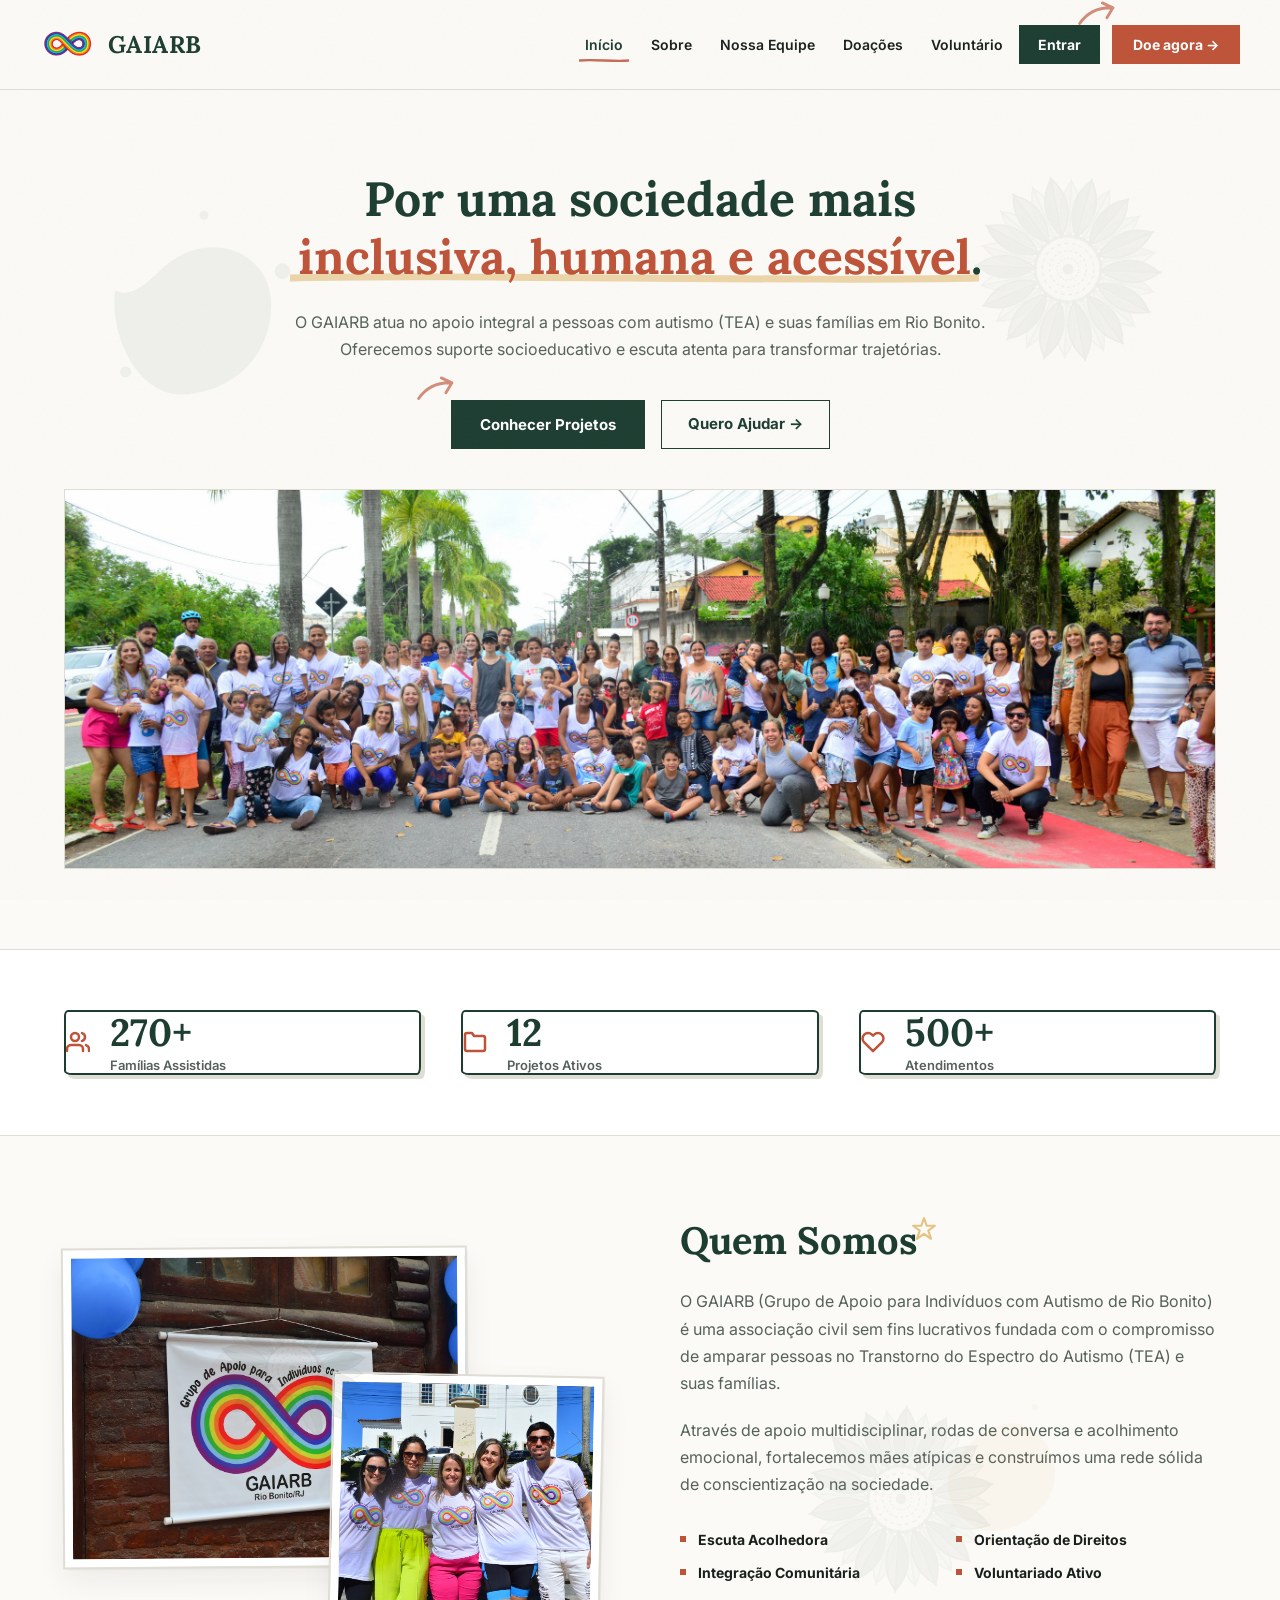
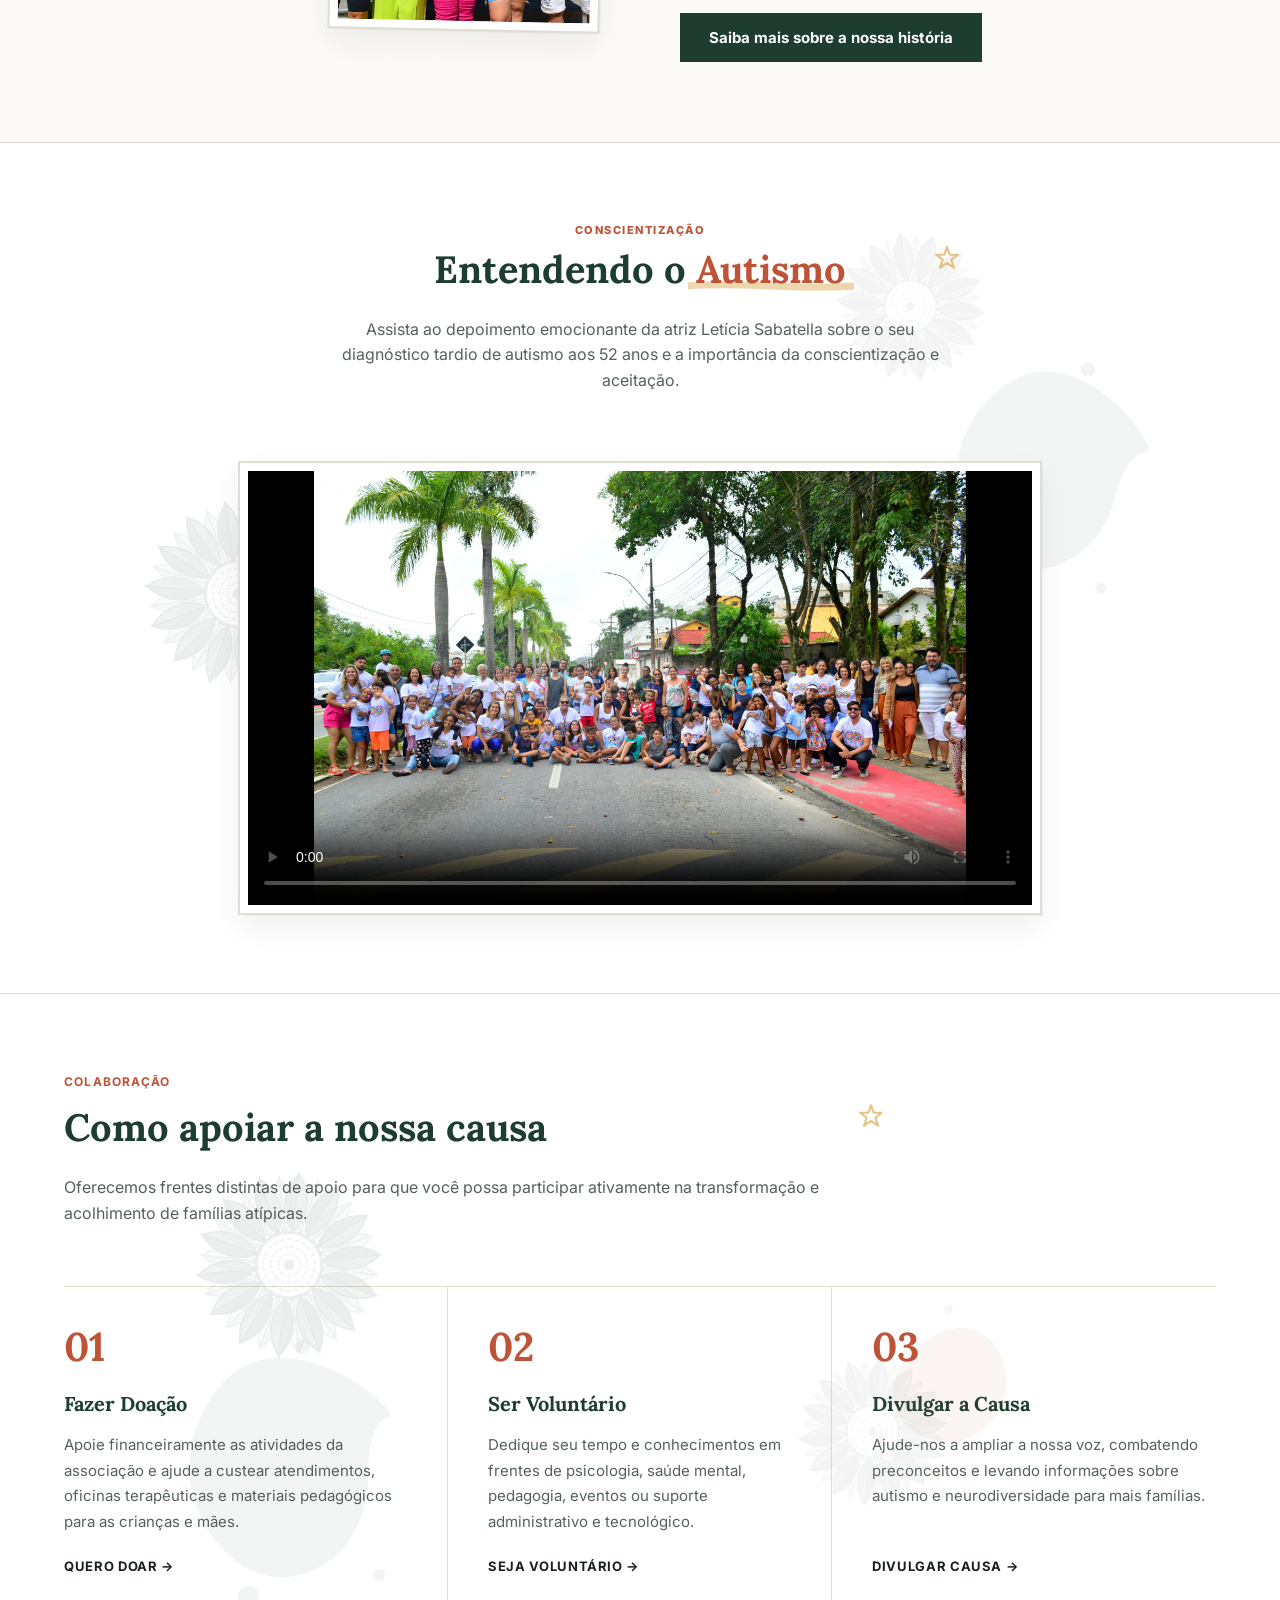
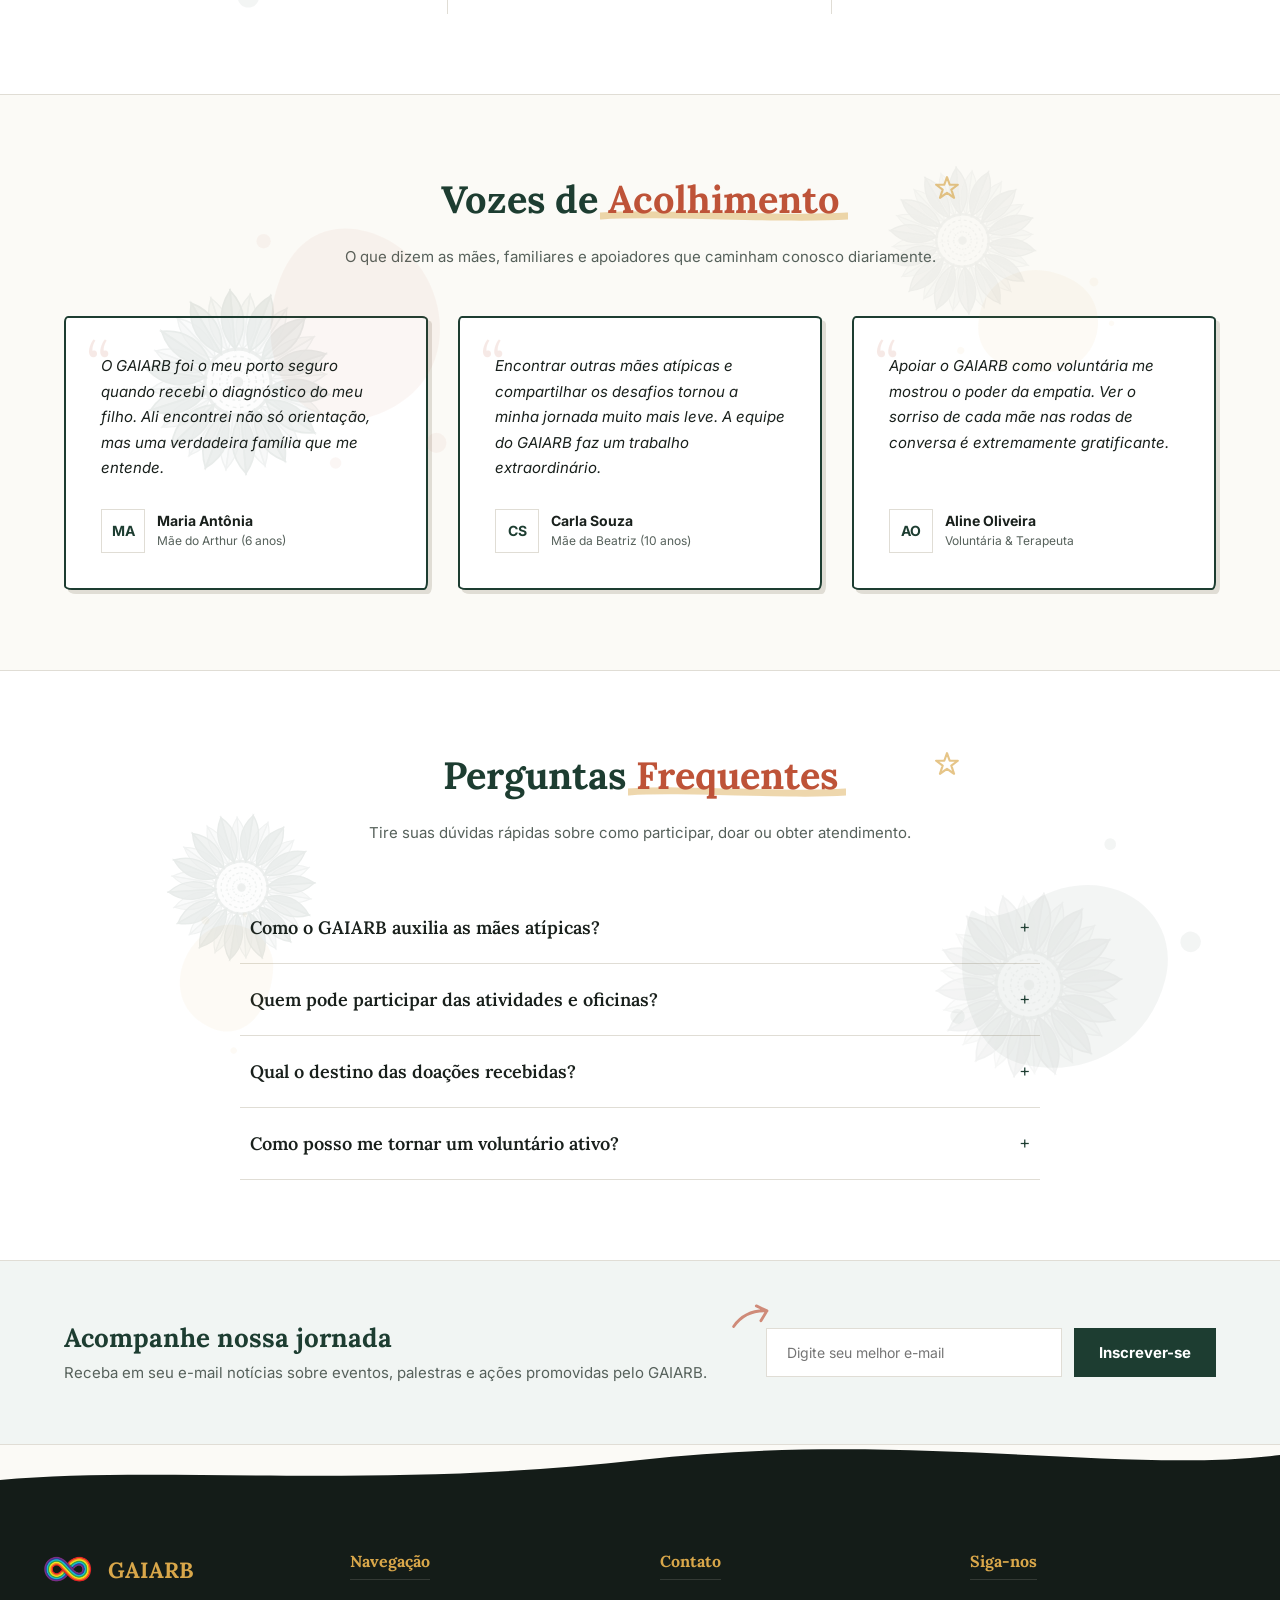
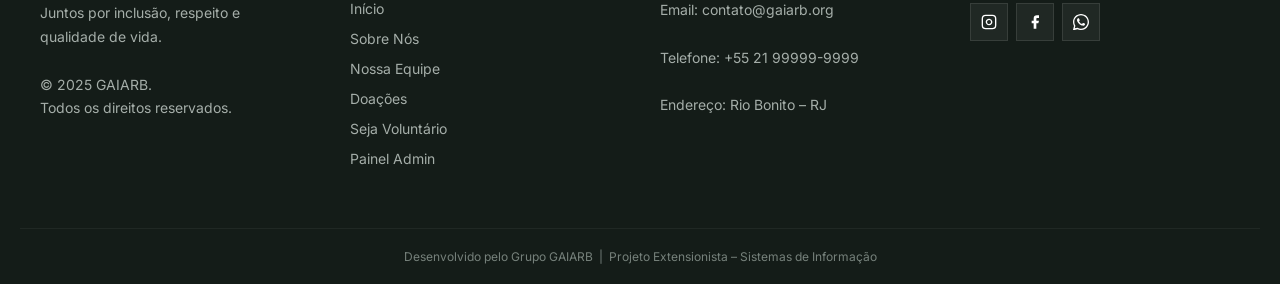
==== gaiarb/index.html @ 267a2e9a "Site Gaiarb 1.0" ====
<!DOCTYPE html>
<html lang="pt-BR">
<head>
    <meta charset="UTF-8">
    <meta name="viewport" content="width=device-width, initial-scale=1.0">
    <title>GAIARB – Acolhendo e Apoiando Mães Atípicas</title>
    <link rel="stylesheet" href="style.css">
    <link rel="stylesheet" href="home.css">
    <link rel="icon" type="image/x-icon" href="imagens/gaiarbLogoIcon.ico">
</head>
<body>

<!-- HEADER -->
<div class="header">
    <a href="index.html" id="logo-svg">
        <img src="imagens/simbolo_infinito.png" alt="GAIARB Logo" style="height: 38px; width: auto; object-fit: contain;">
        <span>GAIARB</span>
    </a>

    <div class="alllinks">
        <a href="index.html">  <div class="linkshead active">Início</div>    </a>
        <a href="sobre.html">  <div class="linkshead">Sobre</div>             </a>
        <a href="equipe.html"> <div class="linkshead">Nossa Equipe</div>      </a>
        <a href="doe.html">    <div class="linkshead">Doações</div>           </a>
        <a href="voluntario.html"><div class="linkshead">Voluntário</div>     </a>
        <a href="login.html">  <div class="linkshead btn-entrar">Entrar</div> </a>
        <a href="doe.html">    <div class="linkshead btn-doe">Doe agora →</div></a>
    </div>
</div>

<!-- HERO SECTION (Centered Banner Layout) -->
<section class="hero-section">
    <div class="container hero-container-banner">
        <div class="hero-content-center">
            <h1 class="hero-title">Por uma sociedade mais <span>inclusiva, humana e acessível</span>.</h1>
            <p class="hero-desc">
                O GAIARB atua no apoio integral a pessoas com autismo (TEA) e suas famílias em Rio Bonito. Oferecemos suporte socioeducativo e escuta atenta para transformar trajetórias.
            </p>
            <div class="hero-actions">
                <a href="sobre.html" class="btn-primary">Conhecer Projetos</a>
                <a href="doe.html" class="btn-secondary">Quero Ajudar →</a>
            </div>
        </div>
        <div class="hero-banner-wrap">
            <div class="hero-banner-frame-decor"></div>
            <img src="imagens/FotoGeralDiaAut23k.jpg" alt="Famílias GAIARB" class="hero-banner-image">
        </div>
    </div>
</section>

<!-- FLOATING STATS SECTION -->
<section class="stats-section">
    <div class="container">
        <div class="stats-wrapper">
            <div class="stat-card">
                <div class="stat-icon-container">
                    <svg width="24" height="24" viewBox="0 0 24 24" fill="none" stroke="currentColor" stroke-width="2.5" stroke-linecap="round" stroke-linejoin="round"><path d="M17 21v-2a4 4 0 0 0-4-4H5a4 4 0 0 0-4 4v2"></path><circle cx="9" cy="7" r="4"></circle><path d="M23 21v-2a4 4 0 0 0-3-3.87"></path><path d="M16 3.13a4 4 0 0 1 0 7.75"></path></svg>
                </div>
                <div class="stat-details">
                    <span class="stat-value">270+</span>
                    <span class="stat-title">Famílias Assistidas</span>
                </div>
            </div>
            <div class="stat-card">
                <div class="stat-icon-container">
                    <svg width="24" height="24" viewBox="0 0 24 24" fill="none" stroke="currentColor" stroke-width="2.5" stroke-linecap="round" stroke-linejoin="round"><path d="M22 19a2 2 0 0 1-2 2H4a2 2 0 0 1-2-2V5a2 2 0 0 1 2-2h5l2 3h9a2 2 0 0 1 2 2z"></path></svg>
                </div>
                <div class="stat-details">
                    <span class="stat-value">12</span>
                    <span class="stat-title">Projetos Ativos</span>
                </div>
            </div>
            <div class="stat-card">
                <div class="stat-icon-container">
                    <svg width="24" height="24" viewBox="0 0 24 24" fill="none" stroke="currentColor" stroke-width="2.5" stroke-linecap="round" stroke-linejoin="round"><path d="M20.84 4.61a5.5 5.5 0 0 0-7.78 0L12 5.67l-1.06-1.06a5.5 5.5 0 0 0-7.78 7.78l1.06 1.06L12 21.23l7.78-7.78 1.06-1.06a5.5 5.5 0 0 0 0-7.78z"></path></svg>
                </div>
                <div class="stat-details">
                    <span class="stat-value">500+</span>
                    <span class="stat-title">Atendimentos</span>
                </div>
            </div>
        </div>
    </div>
</section>

<!-- QUEM SOMOS -->
<section class="about-brief-section">
    <div class="container about-container">
        <div class="about-image-side">
            <div class="interactive-grid">
                <div class="grid-img-large" style="background-image: url('imagens/logologo.png');"></div>
                <div class="grid-img-small" style="background-image: url('imagens/OGAIARB.png');"></div>
            </div>
        </div>
        <div class="about-text-side">
            <h2 class="section-title">Quem Somos</h2>
            <p class="section-paragraph">
                O GAIARB (Grupo de Apoio para Indivíduos com Autismo de Rio Bonito) é uma associação civil sem fins lucrativos fundada com o compromisso de amparar pessoas no Transtorno do Espectro do Autismo (TEA) e suas famílias.
            </p>
            <p class="section-paragraph">
                Através de apoio multidisciplinar, rodas de conversa e acolhimento emocional, fortalecemos mães atípicas e construímos uma rede sólida de conscientização na sociedade.
            </p>
            
            <div class="pillars-grid">
                <div class="pillar-item">
                    <div class="pillar-bullet"></div>
                    <span>Escuta Acolhedora</span>
                </div>
                <div class="pillar-item">
                    <div class="pillar-bullet"></div>
                    <span>Orientação de Direitos</span>
                </div>
                <div class="pillar-item">
                    <div class="pillar-bullet"></div>
                    <span>Integração Comunitária</span>
                </div>
                <div class="pillar-item">
                    <div class="pillar-bullet"></div>
                    <span>Voluntariado Ativo</span>
                </div>
            </div>
            
            <a href="sobre.html" class="btn-primary">Saiba mais sobre a nossa história</a>
        </div>
    </div>
</section>

<!-- SEÇÃO DE VÍDEO (CONSCIENTIZAÇÃO) -->
<section class="video-section">
    <div class="container video-container">
        <div class="section-header-center" style="text-align: center; margin-bottom: 30px;">
            <span class="video-tagline">CONSCIENTIZAÇÃO</span>
            <h2 class="section-title">Entendendo o <span>Autismo</span></h2>
            <p class="section-subtitle" style="font-size: 16px; color: var(--text-light); max-width: 700px; margin: 15px auto 0; line-height: 1.6;">
                Assista ao depoimento emocionante da atriz Letícia Sabatella sobre o seu diagnóstico tardio de autismo aos 52 anos e a importância da conscientização e aceitação.
            </p>
        </div>
        
        <div class="video-wrapper-card">
            <video controls preload="metadata" poster="imagens/FotoGeralDiaAut23k.jpg" class="video-player">
                <source src="Videos/Letícia Sabatella fala sobre o diagnóstico tardio de Transtorno do Espectro Autista, aos 52 anos_ 'sensação libertadora' _ G1.mp4" type="video/mp4">
                Seu navegador não suporta a tag de vídeo.
            </video>
        </div>
    </div>
</section>

<!-- COMO AJUDAR -->
<section class="how-to-help-section">
    <div class="container">
        <div class="help-editorial-layout">
            <div class="help-editorial-header">
                <span class="help-tagline">COLABORAÇÃO</span>
                <h2 class="help-title">Como apoiar a nossa causa</h2>
                <p class="help-intro">Oferecemos frentes distintas de apoio para que você possa participar ativamente na transformação e acolhimento de famílias atípicas.</p>
            </div>
            
            <div class="help-editorial-grid">
                <div class="help-editorial-col">
                    <div class="help-col-num">01</div>
                    <h3 class="help-col-title">Fazer Doação</h3>
                    <p class="help-col-text">Apoie financeiramente as atividades da associação e ajude a custear atendimentos, oficinas terapêuticas e materiais pedagógicos para as crianças e mães.</p>
                    <a href="doe.html" class="help-col-link">Quero doar &rarr;</a>
                </div>
                
                <div class="help-editorial-col">
                    <div class="help-col-num">02</div>
                    <h3 class="help-col-title">Ser Voluntário</h3>
                    <p class="help-col-text">Dedique seu tempo e conhecimentos em frentes de psicologia, saúde mental, pedagogia, eventos ou suporte administrativo e tecnológico.</p>
                    <a href="voluntario.html" class="help-col-link">Seja voluntário &rarr;</a>
                </div>
                
                <div class="help-editorial-col">
                    <div class="help-col-num">03</div>
                    <h3 class="help-col-title">Divulgar a Causa</h3>
                    <p class="help-col-text">Ajude-nos a ampliar a nossa voz, combatendo preconceitos e levando informações sobre autismo e neurodiversidade para mais famílias.</p>
                    <a href="doe.html" class="help-col-link">Divulgar causa &rarr;</a>
                </div>
            </div>
        </div>
    </div>
</section>

<!-- TESTIMONIALS SECTION -->
<section class="testimonials-section">
    <div class="container">
        <div class="section-header-center">
            <h2 class="section-title">Vozes de <span>Acolhimento</span></h2>
            <p class="section-subtitle">O que dizem as mães, familiares e apoiadores que caminham conosco diariamente.</p>
        </div>
        
        <div class="testimonials-grid">
            <div class="testimonial-card card-pink">
                <div class="quote-icon">“</div>
                <p class="testimonial-text">O GAIARB foi o meu porto seguro quando recebi o diagnóstico do meu filho. Ali encontrei não só orientação, mas uma verdadeira família que me entende.</p>
                <div class="testimonial-author">
                    <div class="author-avatar" style="background-color: var(--red);">MA</div>
                    <div class="author-info">
                        <h4>Maria Antônia</h4>
                        <span>Mãe do Arthur (6 anos)</span>
                    </div>
                </div>
            </div>
            
            <div class="testimonial-card card-purple">
                <div class="quote-icon">“</div>
                <p class="testimonial-text">Encontrar outras mães atípicas e compartilhar os desafios tornou a minha jornada muito mais leve. A equipe do GAIARB faz um trabalho extraordinário.</p>
                <div class="testimonial-author">
                    <div class="author-avatar" style="background-color: var(--purple);">CS</div>
                    <div class="author-info">
                        <h4>Carla Souza</h4>
                        <span>Mãe da Beatriz (10 anos)</span>
                    </div>
                </div>
            </div>
            
            <div class="testimonial-card card-blue">
                <div class="quote-icon">“</div>
                <p class="testimonial-text">Apoiar o GAIARB como voluntária me mostrou o poder da empatia. Ver o sorriso de cada mãe nas rodas de conversa é extremamente gratificante.</p>
                <div class="testimonial-author">
                    <div class="author-avatar" style="background-color: var(--blue);">AO</div>
                    <div class="author-info">
                        <h4>Aline Oliveira</h4>
                        <span>Voluntária & Terapeuta</span>
                    </div>
                </div>
            </div>
        </div>
    </div>
</section>

<!-- FAQ SECTION -->
<section class="faq-section">
    <div class="container">
        <div class="section-header-center">
            <h2 class="section-title">Perguntas <span>Frequentes</span></h2>
            <p class="section-subtitle">Tire suas dúvidas rápidas sobre como participar, doar ou obter atendimento.</p>
        </div>
        
        <div class="faq-wrapper">
            <div class="faq-item">
                <button class="faq-question">
                    <span>Como o GAIARB auxilia as mães atípicas?</span>
                    <span class="faq-icon">+</span>
                </button>
                <div class="faq-answer">
                    <p>Oferecemos rodas de conversa mensais para compartilhamento de vivências, atendimentos de acolhimento psicossocial, eventos informativos sobre direitos das pessoas com TEA, e oficinas voltadas ao autocuidado materno.</p>
                </div>
            </div>
            
            <div class="faq-item">
                <button class="faq-question">
                    <span>Quem pode participar das atividades e oficinas?</span>
                    <span class="faq-icon">+</span>
                </button>
                <div class="faq-answer">
                    <p>Todas as mães, pais, familiares e responsáveis por crianças, jovens ou adultos com autismo ou outras condições atípicas são muito bem-vindos. Nossos encontros são abertos à comunidade de Rio Bonito e região.</p>
                </div>
            </div>
            
            <div class="faq-item">
                <button class="faq-question">
                    <span>Qual o destino das doações recebidas?</span>
                    <span class="faq-icon">+</span>
                </button>
                <div class="faq-answer">
                    <p>As doações são integralmente direcionadas para manter nosso espaço físico de atendimento, comprar materiais pedagógicos e brinquedos terapêuticos, realizar palestras informativas gratuitas e adquirir cestas de alimentos para famílias em situação de vulnerabilidade.</p>
                </div>
            </div>
            
            <div class="faq-item">
                <button class="faq-question">
                    <span>Como posso me tornar um voluntário ativo?</span>
                    <span class="faq-icon">+</span>
                </button>
                <div class="faq-answer">
                    <p>Você pode acessar nossa página de "Voluntariado", preencher o formulário simples com seus dados e área de interesse (apoio em eventos, assistência profissional, comunicação, etc.). Nossa equipe entrará em contato em breve!</p>
                </div>
            </div>
        </div>
    </div>
</section>

<!-- NEWSLETTER SECTION -->
<section class="newsletter-section">
    <div class="container">
        <div class="newsletter-wrapper">
            <div class="newsletter-text">
                <h3>Acompanhe nossa jornada</h3>
                <p>Receba em seu e-mail notícias sobre eventos, palestras e ações promovidas pelo GAIARB.</p>
            </div>
            <form class="newsletter-form" onsubmit="event.preventDefault(); alert('Inscrição realizada com sucesso! Obrigado por nos acompanhar.'); this.reset();">
                <input type="email" placeholder="Digite seu melhor e-mail" required>
                <button type="submit" class="btn-primary">Inscrever-se</button>
            </form>
        </div>
    </div>
</section>

<!-- TRANSIÇÃO -->
<div id="transicao-footer"></div>

<!-- FOOTER -->
<footer>
    <div class="footer-container">

        <div class="footer-col" id="footer-logo">
            <a href="index.html" style="display:flex;align-items:center;gap:12px;margin-bottom:12px;">
                <img src="imagens/simbolo_infinito.png" alt="GAIARB Logo" style="height: 38px; width: auto; object-fit: contain;">
                <span style="font-family:'Lora',sans-serif;font-weight:700;font-size:22px;color:var(--accent);">GAIARB</span>
            </a>
            <p>Juntos por inclusão, respeito e<br>qualidade de vida.<br><br>&copy; 2025 GAIARB.<br>Todos os direitos reservados.</p>
        </div>

        <div class="footer-col">
            <h3>Navegação</h3>
            <ul>
                <li><a href="index.html">Início</a></li>
                <li><a href="sobre.html">Sobre Nós</a></li>
                <li><a href="equipe.html">Nossa Equipe</a></li>
                <li><a href="doe.html">Doações</a></li>
                <li><a href="voluntario.html">Seja Voluntário</a></li>
                <li><a href="admin.html">Painel Admin</a></li>
            </ul>
        </div>

        <div class="footer-col">
            <h3>Contato</h3>
            <p>
                Email: contato@gaiarb.org<br><br>
                Telefone: +55 21 99999-9999<br><br>
                Endereço: Rio Bonito – RJ
            </p>
        </div>

        <div class="footer-col">
            <h3>Siga-nos</h3>
            <div class="footer-social">
                <a href="https://www.instagram.com/gaiarb_rj/" target="_blank" rel="noopener noreferrer" aria-label="Instagram">
                    <svg xmlns="http://www.w3.org/2000/svg" viewBox="0 0 24 24"><rect x="2" y="2" width="20" height="20" rx="5" ry="5" fill="none" stroke="white" stroke-width="2"/><path d="M16 11.37A4 4 0 1 1 12.63 8 4 4 0 0 1 16 11.37z" fill="none" stroke="white" stroke-width="2"/><line x1="17.5" y1="6.5" x2="17.51" y2="6.5" stroke="white" stroke-width="2"/></svg>
                </a>
                <a href="https://www.facebook.com/gaiarb.rio.bonito" target="_blank" rel="noopener noreferrer" aria-label="Facebook">
                    <svg xmlns="http://www.w3.org/2000/svg" viewBox="0 0 24 24" fill="white"><path d="M18 2h-3a5 5 0 0 0-5 5v3H7v4h3v8h4v-8h3l1-4h-4V7a1 1 0 0 1 1-1h3z"/></svg>
                </a>
                <a href="https://wa.me/5521999999999" target="_blank" rel="noopener noreferrer" aria-label="WhatsApp">
                    <svg xmlns="http://www.w3.org/2000/svg" viewBox="0 0 24 24" fill="white"><path d="M17.472 14.382c-.297-.149-1.758-.867-2.03-.967-.273-.099-.471-.148-.67.15-.197.297-.767.966-.94 1.164-.173.199-.347.223-.644.075-.297-.15-1.255-.463-2.39-1.475-.883-.788-1.48-1.761-1.653-2.059-.173-.297-.018-.458.13-.606.134-.133.298-.347.446-.52.149-.174.198-.298.298-.497.099-.198.05-.371-.025-.52-.075-.149-.669-1.612-.916-2.207-.242-.579-.487-.5-.669-.51-.173-.008-.371-.01-.57-.01-.198 0-.52.074-.792.372-.272.297-1.04 1.016-1.04 2.479 0 1.462 1.065 2.875 1.213 3.074.149.198 2.096 3.2 5.077 4.487.709.306 1.262.489 1.694.625.712.227 1.36.195 1.871.118.571-.085 1.758-.719 2.006-1.413.248-.694.248-1.289.173-1.413-.074-.124-.272-.198-.57-.347z"/><path d="M12 0C5.373 0 0 5.373 0 12c0 2.114.549 4.1 1.51 5.833L.057 23.776a.5.5 0 0 0 .614.639l6.044-1.45A11.94 11.94 0 0 0 12 24c6.627 0 12-5.373 12-12S18.627 0 12 0zm0 22c-1.872 0-3.627-.484-5.158-1.334l-.366-.213-3.795.912.946-3.694-.234-.381A9.96 9.96 0 0 1 2 12C2 6.477 6.477 2 12 2s10 4.477 10 10-4.477 10-10 10z"/></svg>
                </a>
            </div>
        </div>

    </div>
    <div class="footer-bottom">
        <p>Desenvolvido pelo Grupo GAIARB &nbsp;|&nbsp; Projeto Extensionista – Sistemas de Informação</p>
    </div>
</footer>

<script src="script.js" defer></script>
</body>
</html>
---- gaiarb/style.css ----
@import url('https://fonts.googleapis.com/css2?family=Lora:ital,wght@0,400;0,500;0,600;0,700;1,400&family=Inter:wght@300;400;500;600;700;800&display=swap');

:root {
    --primary: #1d3d31; /* Deep forest green */
    --primary-light: #f1f5f3; /* Muted warm green tint */
    --secondary: #be5338; /* Terracotta / Rust */
    --accent: #d9a74a; /* Warm gold */
    --bg: #fbfaf6; /* Warm sand/linen background */
    --white: #ffffff;
    --text: #19201c; /* Deep warm forest charcoal */
    --text-light: #56615b; /* Muted olive slate */
    --border: #e0ddd5; /* Warm soft border */
    --rainbow: var(--secondary);
    --shadow: none;
    --radius: 0px;
}

* { box-sizing: border-box; margin: 0; padding: 0; }

html { scroll-behavior: smooth; }

body {
    font-family: 'Inter', sans-serif;
    background-color: var(--bg);
    color: var(--text);
    overflow-x: hidden;
    min-height: 100vh;
    display: flex;
    flex-direction: column;
}

a { text-decoration: none; color: inherit; }

/* ── CURSOR PERSONALIZADO ──────────────────────── */
* { cursor: default; }
a, button, [onclick], .valor-btn, .filtro-btn, .galeria-item, .info-chave { cursor: pointer; }

/* ── SELEÇÃO COLORIDA ──────────────────────────── */
::selection { background: rgba(190, 83, 56, 0.15); color: var(--text); }

/* ── SCROLLBAR ─────────────────────────────────── */
::-webkit-scrollbar { width: 6px; }
::-webkit-scrollbar-track { background: #f5f4ef; }
::-webkit-scrollbar-thumb { background: var(--primary); }

/* ── HEADER ────────────────────────────────────── */
.header {
    width: 100%;
    height: 90px;
    background-color: rgba(251, 250, 246, 0.95);
    backdrop-filter: blur(12px);
    -webkit-backdrop-filter: blur(12px);
    display: flex;
    align-items: center;
    padding: 0 40px;
    position: sticky;
    top: 0;
    left: 0;
    z-index: 100;
    justify-content: space-between;
    box-sizing: border-box;
    transition: all 0.3s ease;
    border-bottom: 1px solid var(--border);
}

#logo-svg {
    display: flex;
    align-items: center;
    gap: 12px;
    flex-shrink: 0;
    text-decoration: none;
    transition: transform 0.3s ease;
}

#logo-svg:hover { transform: translateY(-1px); }

#logo-svg span {
    font-family: 'Lora', serif;
    font-weight: 700;
    font-size: 24px;
    color: var(--primary);
    letter-spacing: 0.5px;
}

#logo-svg svg { transition: transform 0.5s ease; }
#logo-svg:hover svg { transform: rotate(15deg); }

.alllinks {
    display: flex;
    align-items: center;
    gap: 4px;
    flex-wrap: wrap;
}

.linkshead {
    font-family: 'Inter', sans-serif;
    font-size: 14px;
    font-weight: 600;
    color: var(--text);
    position: relative;
    display: inline-block;
    padding: 8px 12px;
    cursor: pointer;
    transition: color 0.3s ease;
}

.linkshead::after {
    content: '';
    position: absolute;
    bottom: 2px;
    left: 50%;
    width: 0%;
    height: 2px;
    background: var(--secondary);
    transform: translateX(-50%);
    transition: width 0.3s ease;
}

.linkshead:hover::after { width: 80%; }
.linkshead:hover { color: var(--secondary); }

.btn-doe {
    background: var(--secondary);
    color: white !important;
    padding: 10px 20px !important;
    font-weight: 700 !important;
    transition: background-color 0.2s ease !important;
    border: 1px solid var(--secondary);
}

.btn-doe:hover {
    background: #a5462d !important;
    border-color: #a5462d !important;
}

.btn-doe::after { display: none !important; }

.btn-entrar {
    background: var(--primary) !important;
    color: white !important;
    border: 1px solid var(--primary);
    padding: 10px 18px !important;
    font-weight: 700 !important;
    transition: all 0.2s ease !important;
    margin-right: 8px;
}

.btn-entrar:hover {
    background: transparent !important;
    color: var(--primary) !important;
}

.btn-entrar::after { display: none !important; }/* ── BANNER ────────────────────────────────────── */
.banner {
    width: 100%;
    height: 380px;
    display: flex;
    align-items: center;
    background: var(--primary-light);
    position: relative;
    overflow: hidden;
    border-bottom: 1px solid var(--border);
}

.banner p {
    font-family: 'Lora', serif;
    font-size: 36px;
    font-weight: 600;
    color: var(--text);
    line-height: 1.3;
    max-width: 1200px;
    width: 100%;
    margin: 0 auto;
    padding: 0 40px;
    position: relative;
    z-index: 1;
}

.banner p span { color: var(--secondary); }

.banner.banner-has-bg {
    background-size: cover !important;
    background-position: center 30% !important; /* Ajusta a imagem ligeiramente para cima comparado a 20%, equilibrando o enquadramento */
}

.banner.banner-has-bg p {
    color: var(--white) !important;
    text-shadow: 0 2px 8px rgba(13, 20, 16, 0.5);
}

.banner.banner-has-bg p span {
    color: var(--accent) !important;
}

/* ── SEÇÕES ALTERNADAS ─────────────────────────── */
.secao {
    width: 100%;
    min-height: 400px;
    height: auto;
    display: flex;
    flex-direction: row;
    align-items: center;
    padding: 60px;
    box-sizing: border-box;
    border-bottom: 1px solid var(--border);
}

.secao-purple {
    background: var(--primary-light);
    color: var(--text);
}

.secao-white  { background: var(--white); color: var(--text); }
.secao-soft   { background: #f6f5ef; color: var(--text); }

.secao h1 {
    font-family: 'Lora', serif;
    font-size: 36px;
    font-weight: 700;
    margin-bottom: 20px;
    line-height: 1.2;
    color: var(--primary);
}

.secao-purple h1,
.secao-white h1,
.secao-soft h1 {
    color: var(--primary);
}

.secao p {
    font-size: 16px;
    line-height: 1.7;
    margin-bottom: 16px;
    max-width: 580px;
}

.secao-purple p { color: var(--text-light); }

.secao-img {
    width: 400px;
    height: 340px;
    flex-shrink: 0;
    background-size: cover;
    background-position: center;
    border: 1px solid var(--border);
    transition: transform 0.4s ease;
}

.secao:hover .secao-img {
    transform: scale(1.01);
}

.secao-purple .secao-img { margin-left: 50px; }
.secao-white .secao-img,
.secao-soft  .secao-img  { margin-right: 50px; }

/* ── TRANSIÇÃO ─────────────────────────────────── */
#transicao-footer {
    width: 100%;
    height: 48px;
    background-color: var(--bg);
    background-image: url("data:image/svg+xml;utf8,<svg xmlns='http://www.w3.org/2000/svg' viewBox='0 0 1200 48' preserveAspectRatio='none'><path d='M0,35 C150,20 350,45 600,15 C850,-15 1050,30 1200,10 L1200,48 L0,48 Z' fill='%23141c18'/></svg>");
    background-size: 100% 100%;
    background-repeat: no-repeat;
    margin-bottom: -2px;
    border: none;
}

/* ── FOOTER ────────────────────────────────────── */
footer {
    width: 100%;
    background-color: #141c18; /* Deep charcoal with green subtone */
    color: #e0ddd5;
    padding: 60px 20px 20px;
    margin-top: auto;
    font-family: 'Inter', sans-serif;
    box-sizing: border-box;
    border-top: none;
}

.footer-container {
    display: flex;
    flex-wrap: wrap;
    justify-content: space-between;
    max-width: 1200px;
    margin: 0 auto;
    gap: 40px;
}

.footer-col { flex: 1; min-width: 200px; }

.footer-col h3 {
    font-family: 'Lora', serif;
    font-size: 16px;
    font-weight: 700;
    margin-bottom: 18px;
    color: var(--accent);
    border-bottom: 1px solid rgba(224, 221, 213, 0.15);
    padding-bottom: 8px;
    display: inline-block;
}

.footer-col p { font-size: 14px; line-height: 1.7; color: #a5aea9; }

.footer-col ul { list-style: none; padding: 0; margin: 0; }
.footer-col ul li { margin-bottom: 10px; }
.footer-col ul li a {
    color: #a5aea9;
    font-size: 14px;
    transition: color 0.2s ease;
    display: inline-block;
}
.footer-col ul li a:hover { color: var(--accent); }

.footer-social { display: flex; gap: 8px; margin-top: 5px; }

.footer-social a {
    display: flex;
    align-items: center;
    justify-content: center;
    width: 38px; height: 38px;
    background: rgba(255, 255, 255, 0.05);
    border: 1px solid rgba(255, 255, 255, 0.1);
    transition: all 0.2s ease;
}

.footer-social a:hover {
    background: var(--secondary);
    border-color: var(--secondary);
}

.footer-social svg { width: 16px; height: 16px; }

.footer-bottom {
    text-align: center;
    margin-top: 50px;
    padding-top: 20px;
    border-top: 1px solid rgba(255, 255, 255, 0.05);
}

.footer-bottom p { font-size: 12px; color: #76817b; }

/* ── BOTÕES GLOBAIS ────────────────────────────── */
.btn-primary {
    background: var(--primary);
    color: white;
    border: 1px solid var(--primary);
    padding: 14px 28px;
    font-family: 'Inter', sans-serif;
    font-size: 15px;
    font-weight: 700;
    cursor: pointer;
    transition: all 0.2s ease;
    text-decoration: none;
    display: inline-block;
    text-align: center;
}

.btn-primary:hover {
    background: var(--secondary);
    border-color: var(--secondary);
}

.btn-secondary {
    background: transparent;
    color: var(--primary);
    border: 1px solid var(--primary);
    padding: 13px 26px;
    font-family: 'Inter', sans-serif;
    font-size: 15px;
    font-weight: 700;
    cursor: pointer;
    transition: all 0.2s ease;
    text-decoration: none;
    display: inline-block;
    text-align: center;
}

.btn-secondary:hover {
    background: var(--primary);
    color: white;
}

/* ── RESPONSIVO ────────────────────────────────── */
@media screen and (max-width: 900px) {
    .header { height: auto; min-height: 80px; flex-wrap: wrap; padding: 15px 20px; gap: 12px; }
    .alllinks { gap: 2px; justify-content: center; }
    .linkshead { font-size: 13px; padding: 6px 8px; }

    .banner { height: 280px; }
    .banner p { font-size: 24px; padding: 0 24px; }

    .secao { flex-direction: column; padding: 40px 30px; text-align: center; }
    .secao h1 { font-size: 28px; }
    .secao p  { font-size: 15px; max-width: 100%; }
    .secao-img { width: 100%; max-width: 400px; height: 260px; margin: 25px auto 0 !important; }

    .footer-container { flex-direction: column; text-align: center; }
    .footer-col h3 { display: inline-block; }
    #footer-logo { order: -1; }
}

@media screen and (max-width: 480px) {
    .header { padding: 12px 15px; }
    .linkshead { font-size: 12px; padding: 5px 6px; }

    .banner { height: 220px; }
    .banner p { font-size: 20px; padding: 0 16px; }

    .secao { padding: 30px 18px; }
    .secao h1 { font-size: 22px; }
    .secao p  { font-size: 14px; }
    .secao-img { height: 200px; }

    #transicao-footer { height: 60px; }
}

/* ── COMPONENTES GLOBAIS DE ESTRUTURA ──────────────── */
.container {
    width: 100%;
    max-width: 1200px;
    margin: 0 auto;
    padding: 0 24px;
    box-sizing: border-box;
}

/* ── ESTÉTICA EDITORIAL COM TOQUE DE ARTE (CANVAS E MOLDURAS) ── */
*, *::before, *::after {
    border-radius: 0px;
}

/* ── ELEMENTOS DE ARTE & TINTA (PINTURA, PINCEL, QUADRO, DESENHO) ── */

/* Textura de tela de pintura (quadro/canvas) ultra sutil sobre todo o site */
body::before {
    content: '';
    position: fixed;
    top: 0;
    left: 0;
    width: 100%;
    height: 100%;
    pointer-events: none;
    z-index: 9999;
    opacity: 0.035; /* Fica ligeiramente mais tátil */
    background-image: url("data:image/svg+xml;utf8,<svg xmlns='http://www.w3.org/2000/svg' width='100' height='100'><filter id='canvasNoise'><feTurbulence type='fractalNoise' baseFrequency='0.75' numOctaves='3' stitchTiles='stitch'/></filter><rect width='100' height='100' filter='url(%23canvasNoise)'/></svg>");
}

/* Sublinhado pincelado artístico para destaques e links ativos */
.linkshead::after {
    content: '';
    position: absolute;
    bottom: -2px;
    left: 10%;
    width: 80%;
    height: 5px;
    background-image: url("data:image/svg+xml;utf8,<svg xmlns='http://www.w3.org/2000/svg' viewBox='0 0 100 10' preserveAspectRatio='none'><path d='M0,5 C30,2 70,8 100,5' stroke='%23be5338' stroke-width='5' fill='none' stroke-linecap='round' opacity='0.85'/></svg>");
    background-size: 100% 100%;
    transform: scaleX(0);
    transition: transform 0.25s ease;
    background-color: transparent !important;
}

.linkshead:hover::after, 
.linkshead.active-link::after,
.alllinks a:hover .linkshead::after {
    transform: scaleX(1);
}

/* Marcação pincelada amarela para títulos principais */
h1 span, h2 span, h3 span, .secao h1 span, .doe-hero h1 span, .equipe-intro h2 span, .section-title span, .hero-title span {
    position: relative;
    display: inline-block;
    z-index: 1;
}

h1 span::after, h2 span::after, h3 span::after, .secao h1 span::after, .doe-hero h1 span::after, .equipe-intro h2 span::after, .section-title span::after, .hero-title span::after {
    content: '';
    position: absolute;
    left: -8px;
    bottom: 2px;
    width: calc(100% + 16px);
    height: 10px;
    background-image: url("data:image/svg+xml;utf8,<svg xmlns='http://www.w3.org/2000/svg' viewBox='0 0 100 10' preserveAspectRatio='none'><path d='M0,5 C25,1 75,9 100,5' stroke='%23d9a74a' stroke-width='7' fill='none' stroke-linecap='round' opacity='0.45'/></svg>");
    background-size: 100% 100%;
    z-index: -1;
    pointer-events: none;
}

/* Bordas ligeiramente imperfeitas e sombra deslocada para efeito de desenho/esboço */
.team-card, 
.forma-card, 
.metric-card, 
.vol-form-col, 
.login-card, 
.pix-output-wrap,
.registro-doacao-box,
.stat-card,
.testimonial-card {
    border-radius: 4px 6px 4px 8px / 6px 4px 8px 4px !important;
    border: 2px solid var(--primary) !important;
    box-shadow: 4px 4px 0px var(--border) !important;
    transition: transform 0.25s ease, box-shadow 0.25s ease, background-color 0.25s ease !important;
}

.team-card:hover, 
.forma-card:hover, 
.metric-card:hover, 
.vol-form-col:hover,
.login-card:hover,
.stat-card:hover,
.testimonial-card:hover {
    transform: translate(-3px, -3px) !important;
    box-shadow: 7px 7px 0px var(--accent) !important;
}

.team-card:nth-child(even):hover {
    box-shadow: 7px 7px 0px var(--secondary) !important;
}

/* Efeito de Quadro / Moldura de Pintura com textura de tela */
.secao-img, 
.grid-img-large, 
.grid-img-small, 
.about-img, 
.about-image-wrapper .about-img,
.video-player {
    border: 8px solid var(--white) !important;
    outline: 2.5px solid var(--border) !important;
    box-shadow: 0 12px 30px rgba(25, 32, 28, 0.07), 3px 3px 0px rgba(0,0,0,0.03) !important;
    transition: transform 0.35s ease, box-shadow 0.35s ease !important;
    position: relative;
    box-sizing: border-box;
    background-color: var(--white);
}

.secao-img:hover, 
.grid-img-large:hover, 
.grid-img-small:hover, 
.about-img:hover {
    transform: scale(1.015) !important;
    box-shadow: 0 16px 36px rgba(25, 32, 28, 0.12), 4px 4px 0px rgba(0,0,0,0.04) !important;
}

/* Elementos de Desenho (Sketch/Drawing) */
.sketch-element {
    position: absolute;
    pointer-events: none;
    z-index: 2;
    opacity: 0.65;
    transition: transform 0.3s ease;
}

.sketch-arrow {
    width: 48px;
    height: 32px;
    fill: none;
    stroke: var(--secondary);
    stroke-width: 2.5;
    stroke-linecap: round;
    stroke-linejoin: round;
    animation: sketchPoint 1.5s ease-in-out infinite alternate;
}

@keyframes sketchPoint {
    0% { transform: translate(0, 0) scale(1) rotate(0deg); }
    100% { transform: translate(6px, -4px) scale(1.05) rotate(-2deg); }
}

.sketch-star {
    width: 26px;
    height: 26px;
    fill: none;
    stroke: var(--accent);
    stroke-width: 2;
    stroke-linecap: round;
    stroke-linejoin: round;
    animation: sketchPulse 4s ease-in-out infinite alternate;
}

@keyframes sketchPulse {
    0% { transform: scale(0.9) rotate(-10deg); opacity: 0.5; }
    100% { transform: scale(1.1) rotate(15deg); opacity: 0.85; }
}

.sketch-swirl {
    width: 38px;
    height: 38px;
    fill: none;
    stroke: var(--primary);
    stroke-width: 1.8;
    stroke-linecap: round;
    opacity: 0.35;
}

.sketch-palette {
    width: 32px;
    height: 32px;
    fill: none;
    stroke: var(--secondary);
    stroke-width: 2;
    stroke-linecap: round;
    stroke-linejoin: round;
    opacity: 0.8;
}

/* Manchas de tinta decorativas no fundo */
.paint-splatter-bg {
    position: absolute;
    pointer-events: none;
    opacity: 0.048; /* Sutil mas perceptível */
    z-index: 0;
    transform-origin: center;
    transition: transform 0.4s ease, opacity 0.3s ease;
}

.paint-splatter-bg svg {
    width: 100%;
    height: 100%;
    display: block;
}

.splatter-1 {
    width: 280px;
    height: 280px;
}

.splatter-2 {
    width: 240px;
    height: 240px;
}

.splatter-3 {
    width: 200px;
    height: 200px;
}

/* Girassóis decorativos de fundo */
.sunflower-bg {
    position: absolute;
    pointer-events: none;
    opacity: 0.095; /* Mais aparente, mantendo o contraste do conteúdo */
    z-index: 0;
    transform-origin: center;
    transition: transform 0.6s ease;
}

.sunflower-bg svg {
    width: 100%;
    height: 100%;
    display: block;
}

.sunflower-gray {
    color: #79837d !important; /* Cinza oliva neutro */
}

.sunflower-green {
    color: var(--primary) !important; /* Verde escuro institucional */
}

.sunflower-size-1 {
    width: 220px;
    height: 220px;
}

.sunflower-size-2 {
    width: 175px;
    height: 175px;
}
---- gaiarb/home.css ----
/* ═══════════════════════════════════════════════
   GAIARB – home.css (Organic NGO Redesign)
   ═══════════════════════════════════════════════ */

/* ── HERO SECTION (Editorial Two-Column Layout) ── */
.hero-section {
    padding: 80px 0;
    background-color: var(--bg);
    border-bottom: 1px solid var(--border);
}

.hero-container {
    display: grid;
    grid-template-columns: 1.2fr 0.8fr;
    gap: 60px;
    align-items: center;
}

.hero-content {
    text-align: left;
    display: flex;
    flex-direction: column;
    align-items: flex-start;
}

.hero-title {
    font-family: 'Lora', serif;
    font-size: 48px;
    font-weight: 700;
    line-height: 1.2;
    color: var(--primary);
    margin-bottom: 24px;
}

.hero-title span {
    color: var(--secondary);
}

.hero-desc {
    font-size: 16px;
    color: var(--text-light);
    line-height: 1.7;
    margin-bottom: 36px;
    max-width: 600px;
}

.hero-actions {
    display: flex;
    gap: 16px;
    flex-wrap: wrap;
}

.hero-image-wrap {
    position: relative;
    width: 100%;
}

.hero-image {
    width: 100%;
    height: 400px;
    object-fit: cover;
    border: 1px solid var(--border);
}

.hero-frame-decor {
    position: absolute;
    border: 1px solid var(--secondary);
    top: 12px;
    left: -12px;
    width: 100%;
    height: 100%;
    z-index: 1;
    pointer-events: none;
}

/* Centered Hero Banner Layout */
.hero-container-banner {
    display: flex;
    flex-direction: column;
    align-items: center;
    text-align: center;
    gap: 40px;
    width: 100%;
}

.hero-content-center {
    display: flex;
    flex-direction: column;
    align-items: center;
    max-width: 800px;
}

.hero-content-center .hero-desc {
    max-width: 700px;
    margin-left: auto;
    margin-right: auto;
}

.hero-content-center .hero-actions {
    justify-content: center;
}

.hero-banner-wrap {
    position: relative;
    width: 100%;
    max-width: 1152px;
    height: 380px;
    background-color: var(--white);
    border: 1px solid var(--border);
    display: flex;
    align-items: center;
    justify-content: center;
    overflow: hidden;
}

.hero-banner-image {
    width: 100%;
    height: 100%;
    object-fit: cover;
}

.hero-banner-frame-decor {
    position: absolute;
    border: 1px solid var(--secondary);
    top: 12px;
    left: -12px;
    width: 100%;
    height: 100%;
    z-index: -1;
    pointer-events: none;
}

/* ── STATS SECTION (Typographic Layout) ────────── */
.stats-section {
    padding: 60px 0;
    background: var(--white);
    border-bottom: 1px solid var(--border);
}

.stats-wrapper {
    display: grid;
    grid-template-columns: repeat(3, 1fr);
    gap: 40px;
}

.stat-card {
    display: flex;
    align-items: center;
    gap: 20px;
}

.stat-card:not(:last-child) {
    border-right: 1px solid var(--border);
    padding-right: 40px;
}

.stat-icon-container {
    color: var(--secondary);
    display: flex;
    align-items: center;
    justify-content: center;
    flex-shrink: 0;
}

.stat-details {
    display: flex;
    flex-direction: column;
}

.stat-value {
    font-family: 'Lora', serif;
    font-size: 38px;
    font-weight: 700;
    color: var(--primary);
    line-height: 1.1;
}

.stat-title {
    font-size: 13px;
    color: var(--text-light);
    font-weight: 600;
    margin-top: 4px;
}

/* ── QUEM SOMOS ─────────────────────────────────── */
.about-brief-section {
    padding: 80px 0;
    background: var(--bg);
    border-bottom: 1px solid var(--border);
}

.about-container {
    display: grid;
    grid-template-columns: 1fr 1fr;
    gap: 80px;
    align-items: center;
}

.about-image-side {
    position: relative;
}

.interactive-grid {
    display: grid;
    grid-template-columns: repeat(12, 1fr);
    grid-template-rows: repeat(12, 1fr);
    height: 380px;
    width: 100%;
}

.grid-img-large {
    grid-column: 1 / 10;
    grid-row: 1 / 11;
    background-size: cover;
    background-position: center;
    background-repeat: no-repeat;
    border: 1px solid var(--border);
}

.grid-img-small {
    grid-column: 7 / 13;
    grid-row: 5 / 13;
    background-size: cover;
    background-position: center;
    border: 4px solid var(--white);
    outline: 1px solid var(--border);
}

.about-text-side {
    display: flex;
    flex-direction: column;
    align-items: flex-start;
}

.section-title {
    font-family: 'Lora', serif;
    font-size: 38px;
    font-weight: 700;
    color: var(--primary);
    margin-bottom: 24px;
}

.section-title span {
    color: var(--secondary);
}

.section-paragraph {
    font-size: 16px;
    color: var(--text-light);
    line-height: 1.7;
    margin-bottom: 20px;
}

.pillars-grid {
    display: grid;
    grid-template-columns: 1fr 1fr;
    gap: 16px;
    width: 100%;
    margin: 12px 0 32px;
}

.pillar-item {
    display: flex;
    align-items: center;
    gap: 12px;
}

.pillar-bullet {
    width: 6px;
    height: 6px;
    background: var(--secondary);
    flex-shrink: 0;
}

.pillar-item span {
    font-size: 14px;
    font-weight: 700;
    color: var(--text);
}

/* ── COMO AJUDAR (Editorial Layout) ─────────────── */
.how-to-help-section {
    padding: 80px 0;
    background: var(--white);
    border-bottom: 1px solid var(--border);
}

.help-editorial-layout {
    display: flex;
    flex-direction: column;
    gap: 60px;
}

.help-editorial-header {
    max-width: 800px;
}

.help-tagline {
    font-size: 12px;
    font-weight: 700;
    letter-spacing: 0.1em;
    color: var(--secondary);
    text-transform: uppercase;
    display: block;
    margin-bottom: 16px;
}

.help-title {
    font-family: 'Lora', serif;
    font-size: 38px;
    font-weight: 700;
    color: var(--primary);
    line-height: 1.2;
    margin-bottom: 24px;
}

.help-intro {
    font-size: 16px;
    color: var(--text-light);
    line-height: 1.6;
}

.help-editorial-grid {
    display: grid;
    grid-template-columns: repeat(3, 1fr);
    gap: 0;
    border-top: 1px solid var(--border);
}

.help-editorial-col {
    padding: 40px;
    display: flex;
    flex-direction: column;
    border-right: 1px solid var(--border);
    transition: background-color 0.2s ease;
}

.help-editorial-col:first-child {
    padding-left: 0;
}

.help-editorial-col:last-child {
    border-right: none;
    padding-right: 0;
}

.help-editorial-col:hover {
    background-color: var(--primary-light);
}

.help-col-num {
    font-family: 'Lora', serif;
    font-size: 40px;
    font-weight: 700;
    color: var(--secondary);
    line-height: 1;
    margin-bottom: 24px;
}

.help-col-title {
    font-family: 'Lora', serif;
    font-size: 20px;
    font-weight: 700;
    color: var(--primary);
    margin-bottom: 16px;
}

.help-col-text {
    font-size: 15px;
    color: var(--text-light);
    line-height: 1.7;
    margin-bottom: 24px;
    flex-grow: 1;
}

.help-col-link {
    font-size: 13px;
    font-weight: 700;
    color: var(--text);
    text-transform: uppercase;
    letter-spacing: 0.05em;
    display: inline-flex;
    align-items: center;
    gap: 6px;
    transition: color 0.2s ease;
}

.help-col-link:hover {
    color: var(--secondary);
}

/* ── DEPOIMENTOS (TESTIMONIALS) ───────────────── */
.testimonials-section {
    padding: 80px 0;
    background: var(--bg);
    border-bottom: 1px solid var(--border);
}

.section-header-center {
    text-align: center;
    max-width: 600px;
    margin: 0 auto 50px;
}

.section-subtitle {
    font-size: 15px;
    color: var(--text-light);
    margin-top: 12px;
}

.testimonials-grid {
    display: grid;
    grid-template-columns: repeat(3, 1fr);
    gap: 30px;
}

.testimonial-card {
    background: var(--white);
    border: 1px solid var(--border);
    padding: 35px;
    display: flex;
    flex-direction: column;
    position: relative;
}

.quote-icon {
    font-family: 'Lora', serif;
    font-size: 64px;
    line-height: 1;
    color: var(--secondary);
    opacity: 0.12;
    position: absolute;
    top: 15px;
    left: 20px;
}

.testimonial-text {
    font-size: 15px;
    line-height: 1.7;
    color: var(--text);
    margin-bottom: 28px;
    position: relative;
    z-index: 2;
    font-style: italic;
}

.testimonial-author {
    display: flex;
    align-items: center;
    gap: 12px;
    margin-top: auto;
}

.author-avatar {
    width: 44px;
    height: 44px;
    background-color: var(--primary-light);
    border: 1px solid var(--border);
    display: flex;
    align-items: center;
    justify-content: center;
    color: var(--primary);
    font-weight: 700;
    font-size: 14px;
}

.author-info h4 {
    font-size: 14px;
    font-weight: 700;
    color: var(--text);
    margin: 0;
}

.author-info span {
    font-size: 12px;
    color: var(--text-light);
}

/* ── FAQ SECTION ────────────────────────────────── */
.faq-section {
    padding: 80px 0;
    background: var(--white);
    border-bottom: 1px solid var(--border);
}

.faq-wrapper {
    max-width: 800px;
    margin: 0 auto;
    display: flex;
    flex-direction: column;
}

.faq-item {
    border-bottom: 1px solid var(--border);
    overflow: hidden;
}

.faq-question {
    width: 100%;
    background: none;
    border: none;
    padding: 24px 10px;
    display: flex;
    justify-content: space-between;
    align-items: center;
    font-family: 'Lora', serif;
    font-size: 18px;
    font-weight: 600;
    color: var(--text);
    text-align: left;
}

.faq-icon {
    font-size: 18px;
    color: var(--primary);
    transition: transform 0.2s ease;
}

.faq-answer {
    max-height: 0;
    overflow: hidden;
    transition: max-height 0.3s ease-out;
}

.faq-answer p {
    padding: 0 10px 24px;
    font-size: 15px;
    color: var(--text-light);
    line-height: 1.6;
    margin: 0;
}

.faq-item.active .faq-icon {
    transform: rotate(45deg);
}

/* ── NEWSLETTER SECTION ──────────────────────────── */
.newsletter-section {
    padding: 60px 0;
    background: var(--primary-light);
    border-bottom: 1px solid var(--border);
}

.newsletter-wrapper {
    display: flex;
    justify-content: space-between;
    align-items: center;
    gap: 40px;
}

.newsletter-text h3 {
    font-family: 'Lora', serif;
    font-size: 26px;
    font-weight: 700;
    color: var(--primary);
    margin-bottom: 8px;
}

.newsletter-text p {
    font-size: 15px;
    color: var(--text-light);
    line-height: 1.5;
    margin: 0;
}

.newsletter-form {
    display: flex;
    gap: 12px;
    flex-shrink: 0;
    width: 450px;
}

.newsletter-form input {
    flex: 1;
    background: var(--white);
    border: 1px solid var(--border);
    padding: 14px 20px;
    font-family: inherit;
    font-size: 14px;
    color: var(--text);
    outline: none;
}

.newsletter-form input:focus {
    border-color: var(--secondary);
}

.newsletter-form button {
    padding: 14px 24px;
    flex-shrink: 0;
}

/* ── RESPONSIVE DESIGN ──────────────────────────── */
@media screen and (max-width: 992px) {
    .hero-container {
        grid-template-columns: 1fr;
        gap: 40px;
        text-align: center;
    }
    
    .hero-content {
        align-items: center;
        text-align: center;
    }
    
    .hero-title {
        font-size: 38px;
    }
    
    .hero-actions {
        justify-content: center;
    }
    
    .hero-image {
        height: 320px;
    }
    
    .hero-banner-wrap {
        height: 280px;
    }
    
    .hero-banner-image {
        padding: 20px;
    }
    
    .stats-wrapper {
        grid-template-columns: 1fr;
        gap: 20px;
    }
    
    .stat-card:not(:last-child) {
        border-right: none;
        border-bottom: 1px solid var(--border);
        padding-right: 0;
        padding-bottom: 20px;
    }
    
    .about-container {
        grid-template-columns: 1fr;
        gap: 50px;
    }
    
    .help-editorial-grid {
        grid-template-columns: 1fr;
    }
    
    .help-editorial-col {
        padding: 30px 0;
        border-right: none;
        border-bottom: 1px solid var(--border);
    }
    
    .help-editorial-col:last-child {
        border-bottom: none;
    }
    
    .testimonials-grid {
        grid-template-columns: 1fr;
        gap: 20px;
    }
    
    .newsletter-wrapper {
        flex-direction: column;
        text-align: center;
        gap: 24px;
    }
    
    .newsletter-form {
        width: 100%;
        max-width: 450px;
    }
}

@media screen and (max-width: 576px) {
    .hero-title {
        font-size: 32px;
    }
    
    .hero-banner-wrap {
        height: 200px;
    }
    
    .hero-banner-image {
        padding: 15px;
    }
    
    .about-brief-section, .how-to-help-section, .testimonials-section, .faq-section {
        padding: 50px 0;
    }
    
    .section-title, .help-title {
        font-size: 30px;
    }
    
    .pillars-grid {
        grid-template-columns: 1fr;
        gap: 12px;
    }
}

/* ── VIDEO SECTION (CONSCIENTIZAÇÃO) ── */
.video-section {
    padding: 80px 0;
    background-color: var(--white);
    border-bottom: 1px solid var(--border);
    position: relative;
    overflow: hidden;
}

.video-container {
    max-width: 900px;
    margin: 0 auto;
    display: flex;
    flex-direction: column;
    align-items: center;
}

.video-tagline {
    font-size: 11px;
    font-weight: 800;
    color: var(--secondary);
    text-transform: uppercase;
    letter-spacing: 1.5px;
    margin-bottom: 8px;
    display: block;
    text-align: center;
}

.video-wrapper-card {
    width: 100%;
    max-width: 800px;
    margin-top: 40px;
    position: relative;
    z-index: 1;
}

.video-player {
    width: 100%;
    height: auto;
    aspect-ratio: 16 / 9;
    display: block;
    border: 8px solid var(--white) !important;
    outline: 2.5px solid var(--border) !important;
    box-shadow: 0 12px 30px rgba(25, 32, 28, 0.07), 3px 3px 0px rgba(0,0,0,0.03) !important;
    background-color: #000;
    transition: transform 0.35s ease, box-shadow 0.35s ease !important;
}

.video-player:hover {
    transform: scale(1.01) !important;
    box-shadow: 0 16px 36px rgba(25, 32, 28, 0.12), 4px 4px 0px rgba(0,0,0,0.04) !important;
}

@media screen and (max-width: 768px) {
    .video-section {
        padding: 50px 0;
    }
    .video-player {
        border: 4px solid var(--white) !important;
        outline: 1.5px solid var(--border) !important;
    }
}
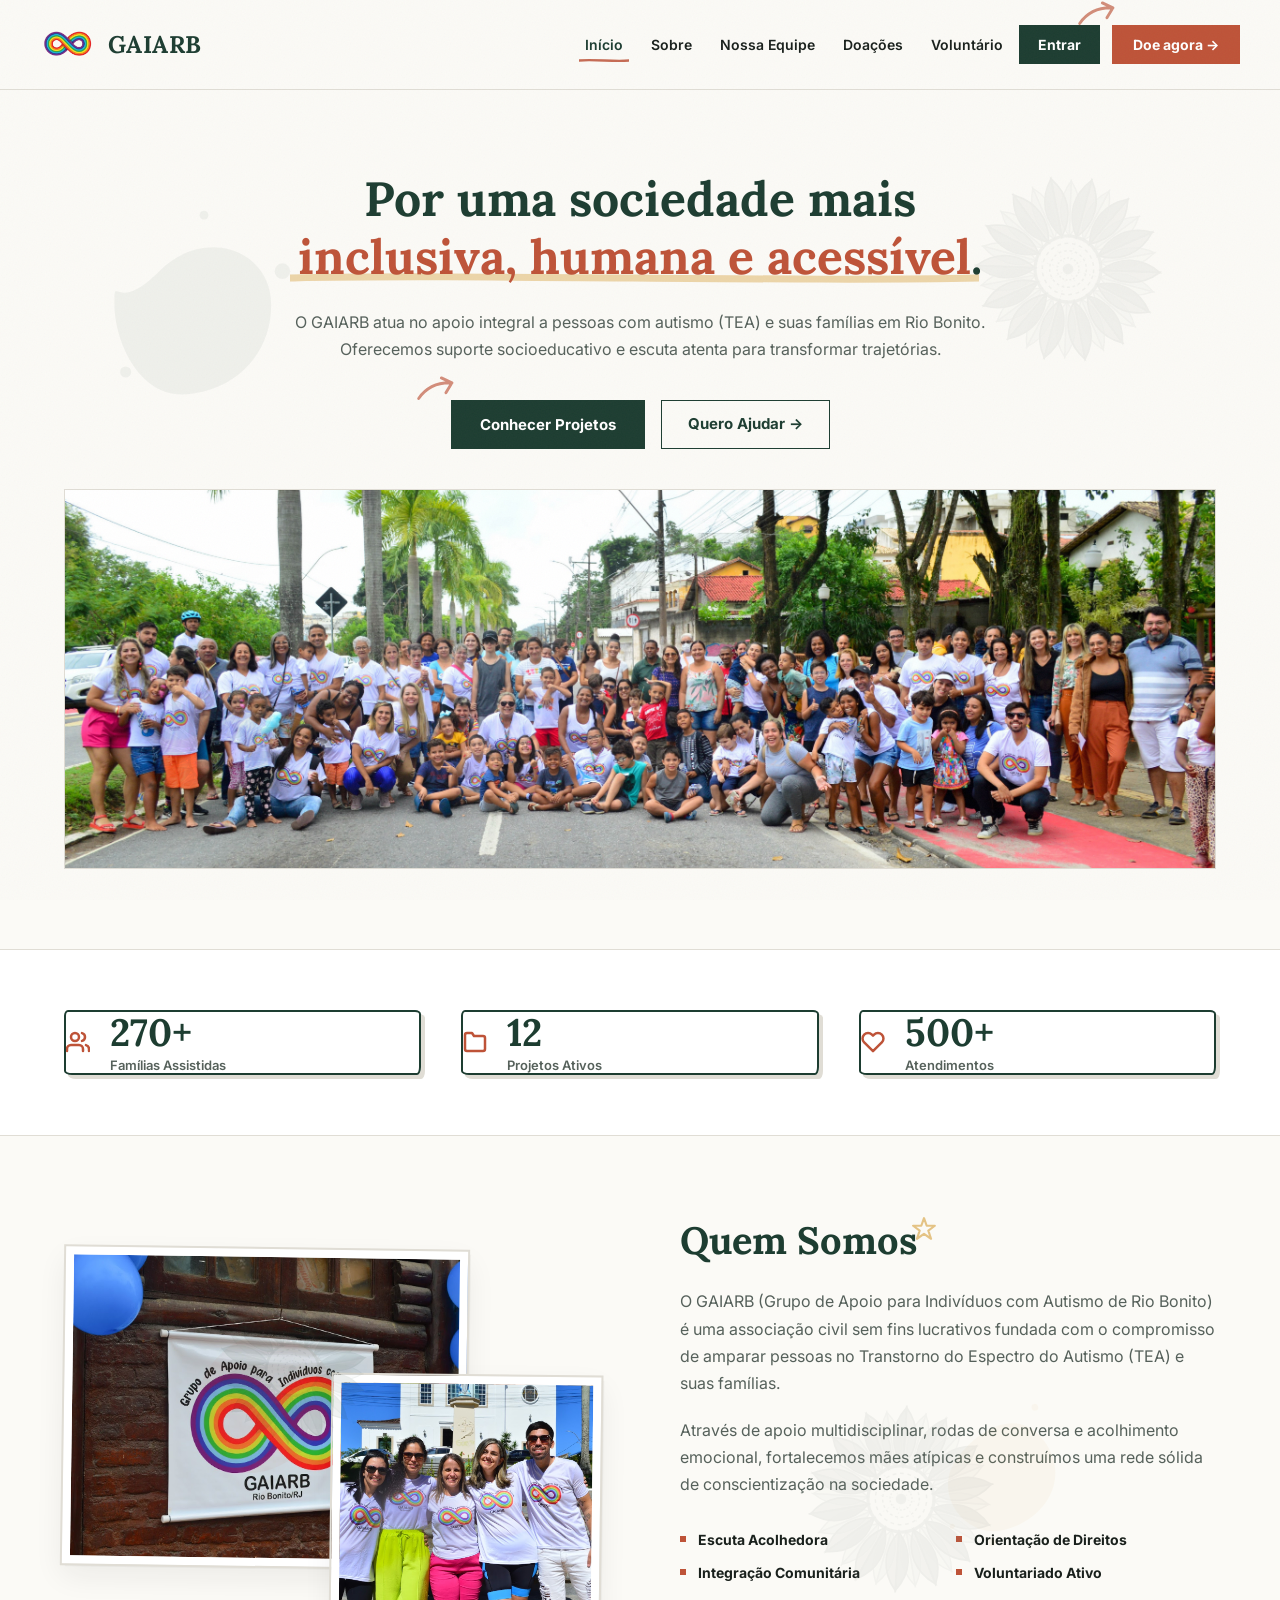
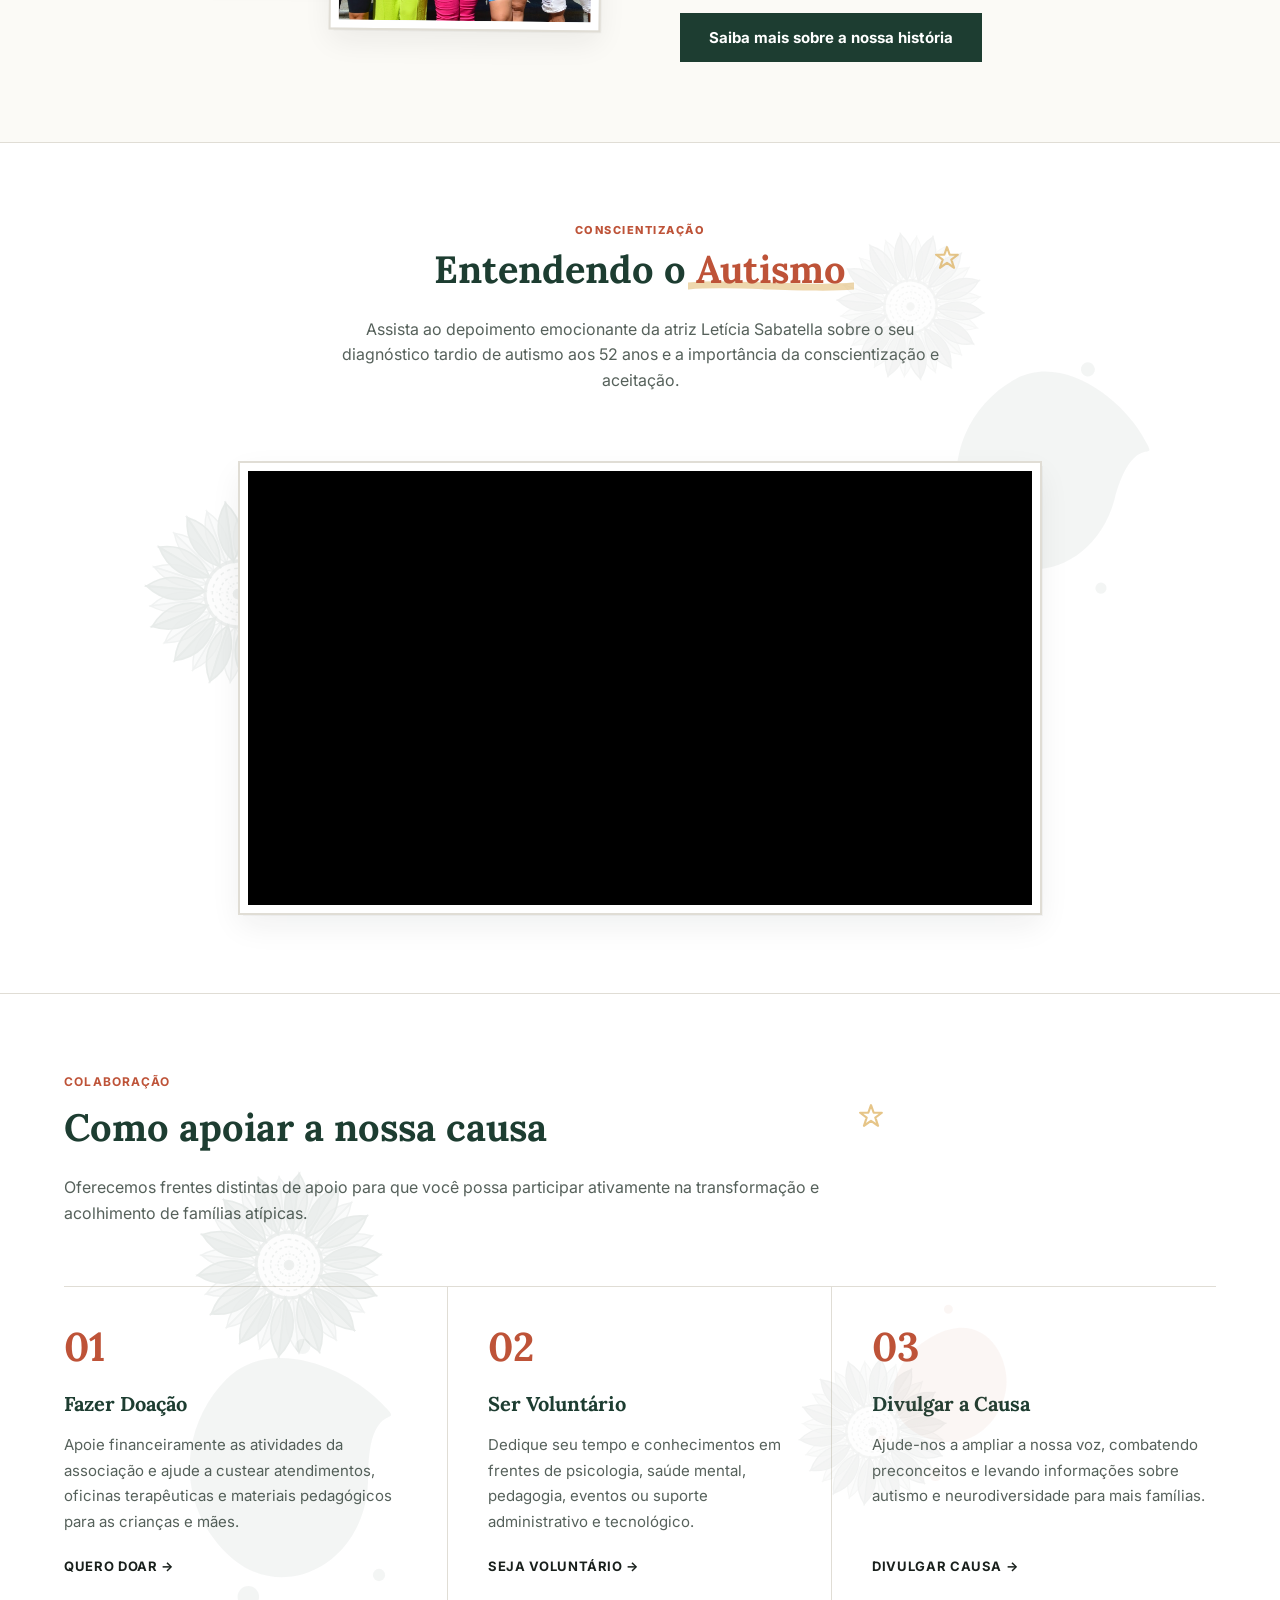
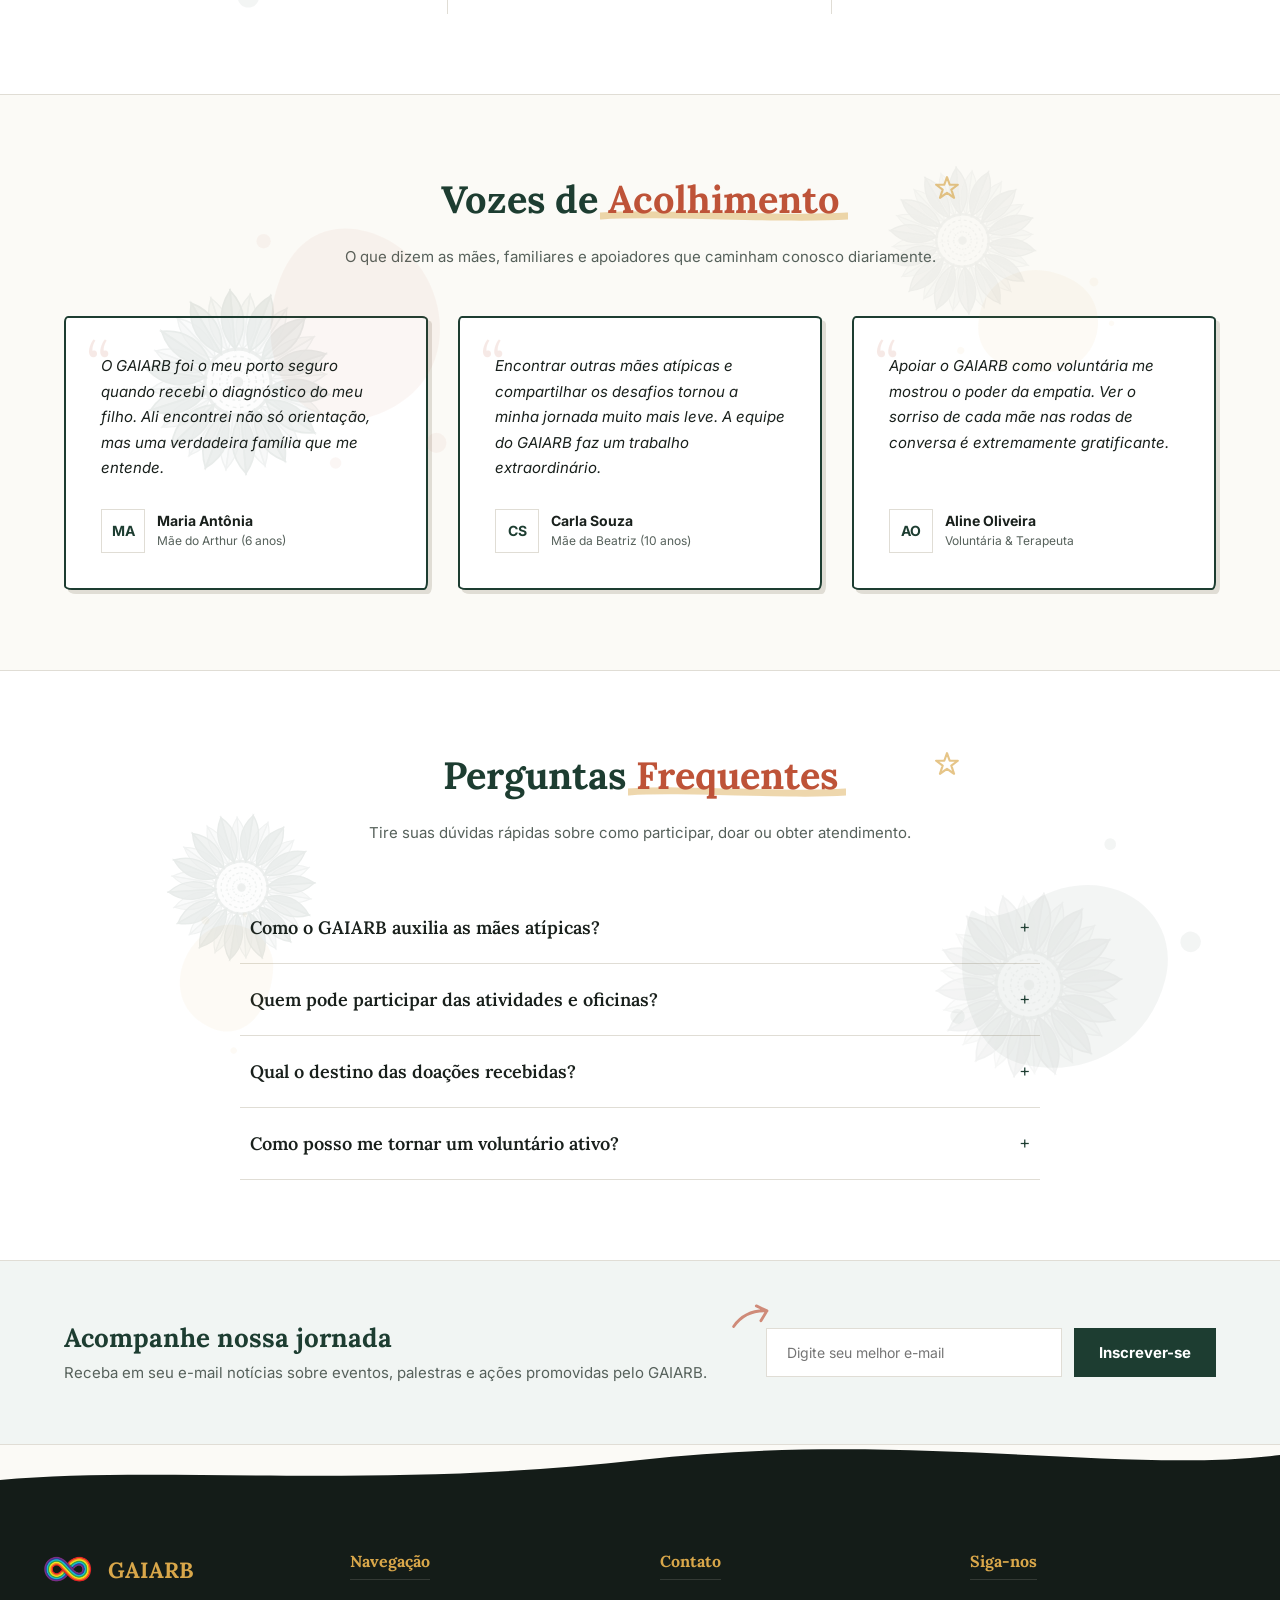
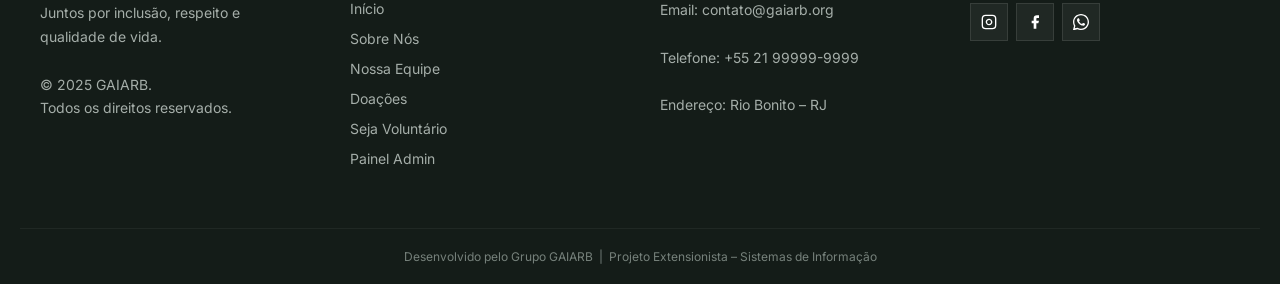
==== commit 83de0482: "Fix Video" ====
--- a/gaiarb/index.html
+++ b/gaiarb/index.html
@@ -137,10 +137,7 @@
         </div>
         
         <div class="video-wrapper-card">
-            <video controls preload="metadata" poster="imagens/FotoGeralDiaAut23k.jpg" class="video-player">
-                <source src="Videos/Letícia Sabatella fala sobre o diagnóstico tardio de Transtorno do Espectro Autista, aos 52 anos_ 'sensação libertadora' _ G1.mp4" type="video/mp4">
-                Seu navegador não suporta a tag de vídeo.
-            </video>
+            <iframe src="https://www.youtube.com/embed/Jv9qW008T-M" title="Entendendo o Autismo - Letícia Sabatella" class="video-player" frameborder="0" allow="accelerometer; autoplay; clipboard-write; encrypted-media; gyroscope; picture-in-picture; web-share" allowfullscreen></iframe>
         </div>
     </div>
 </section>
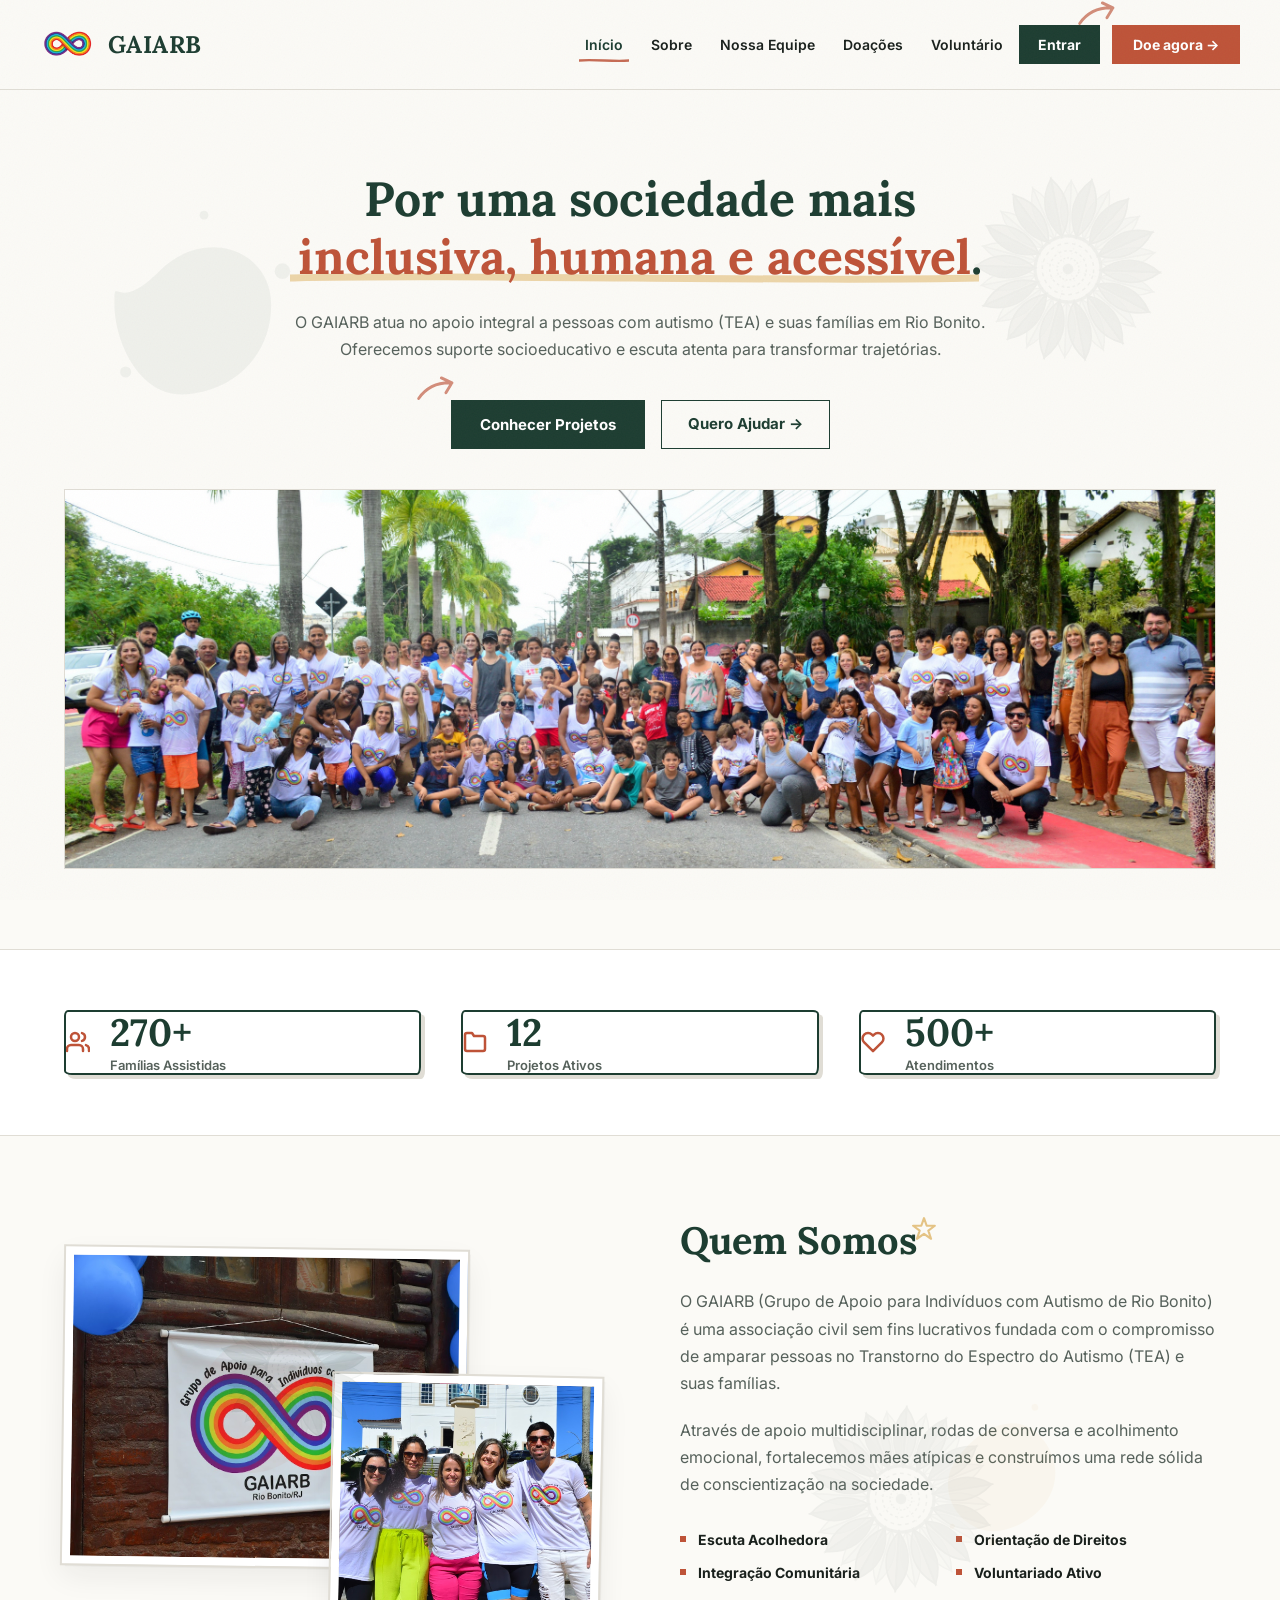
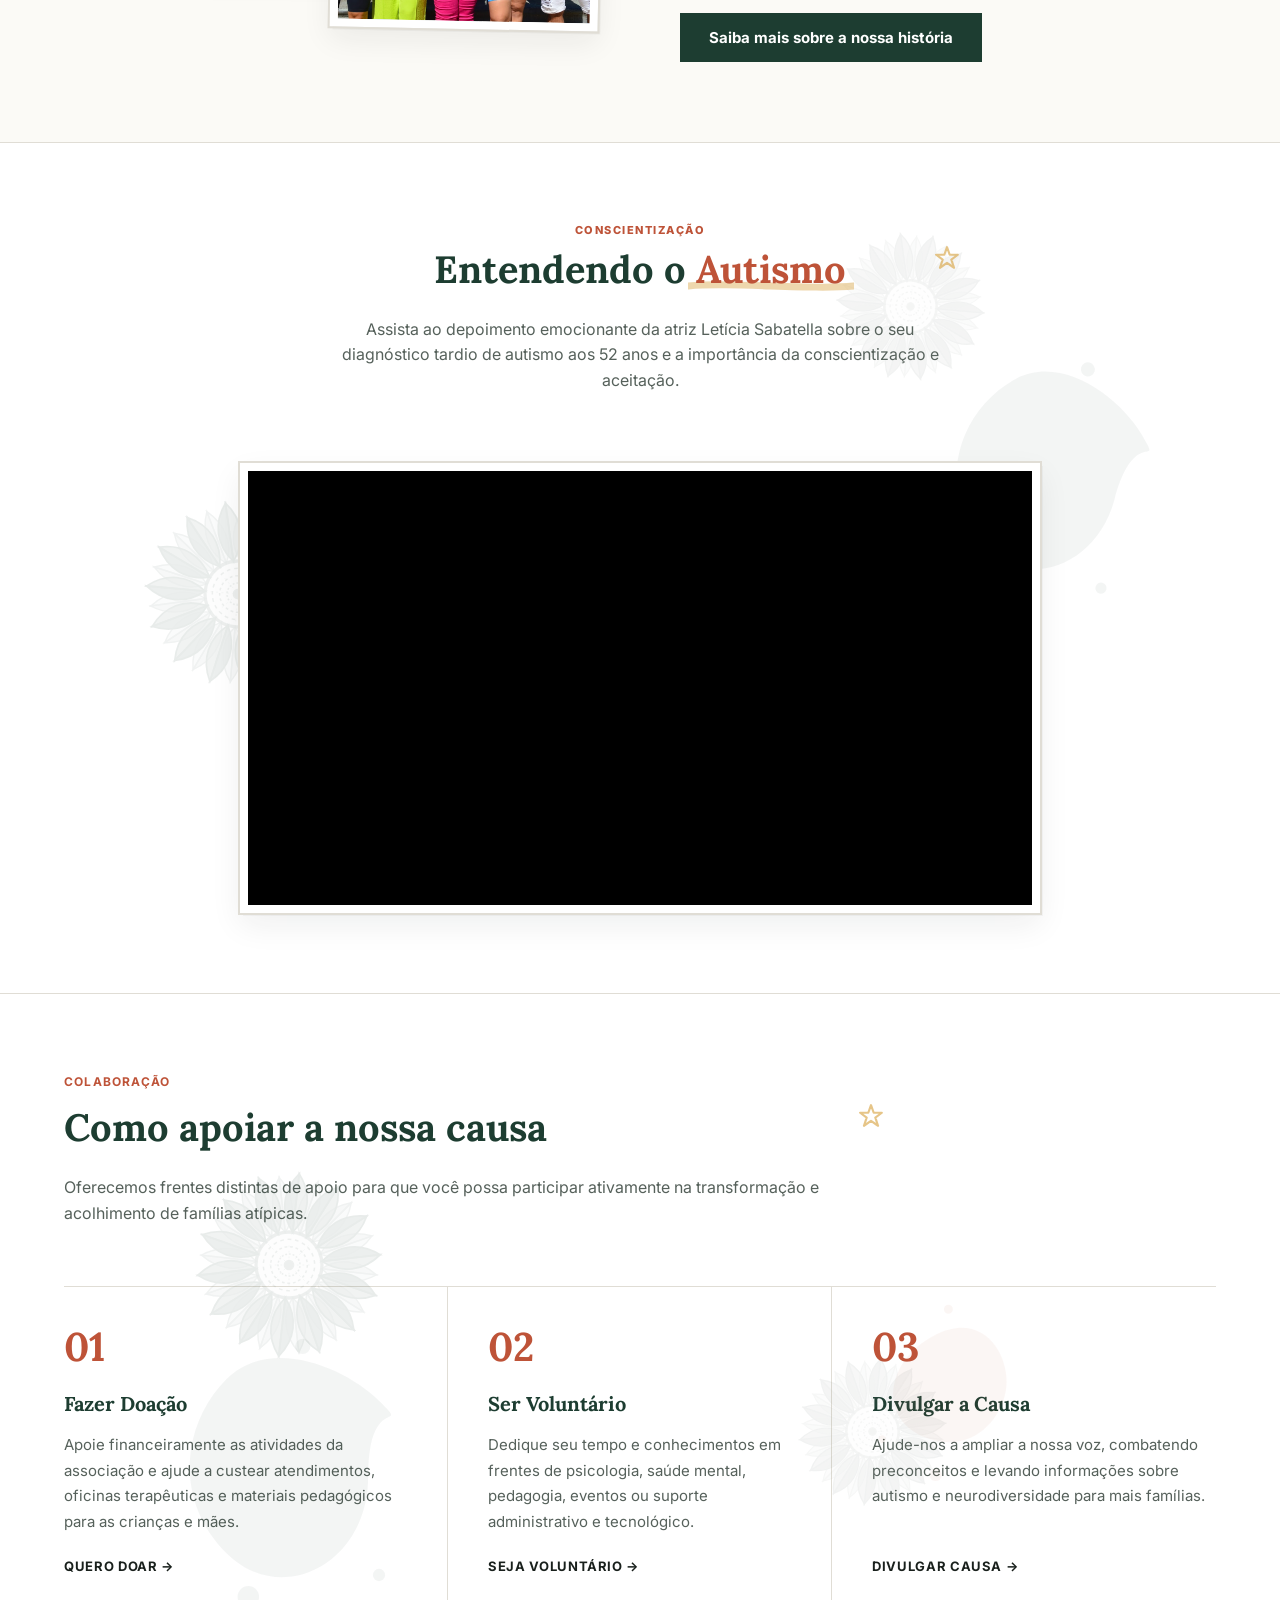
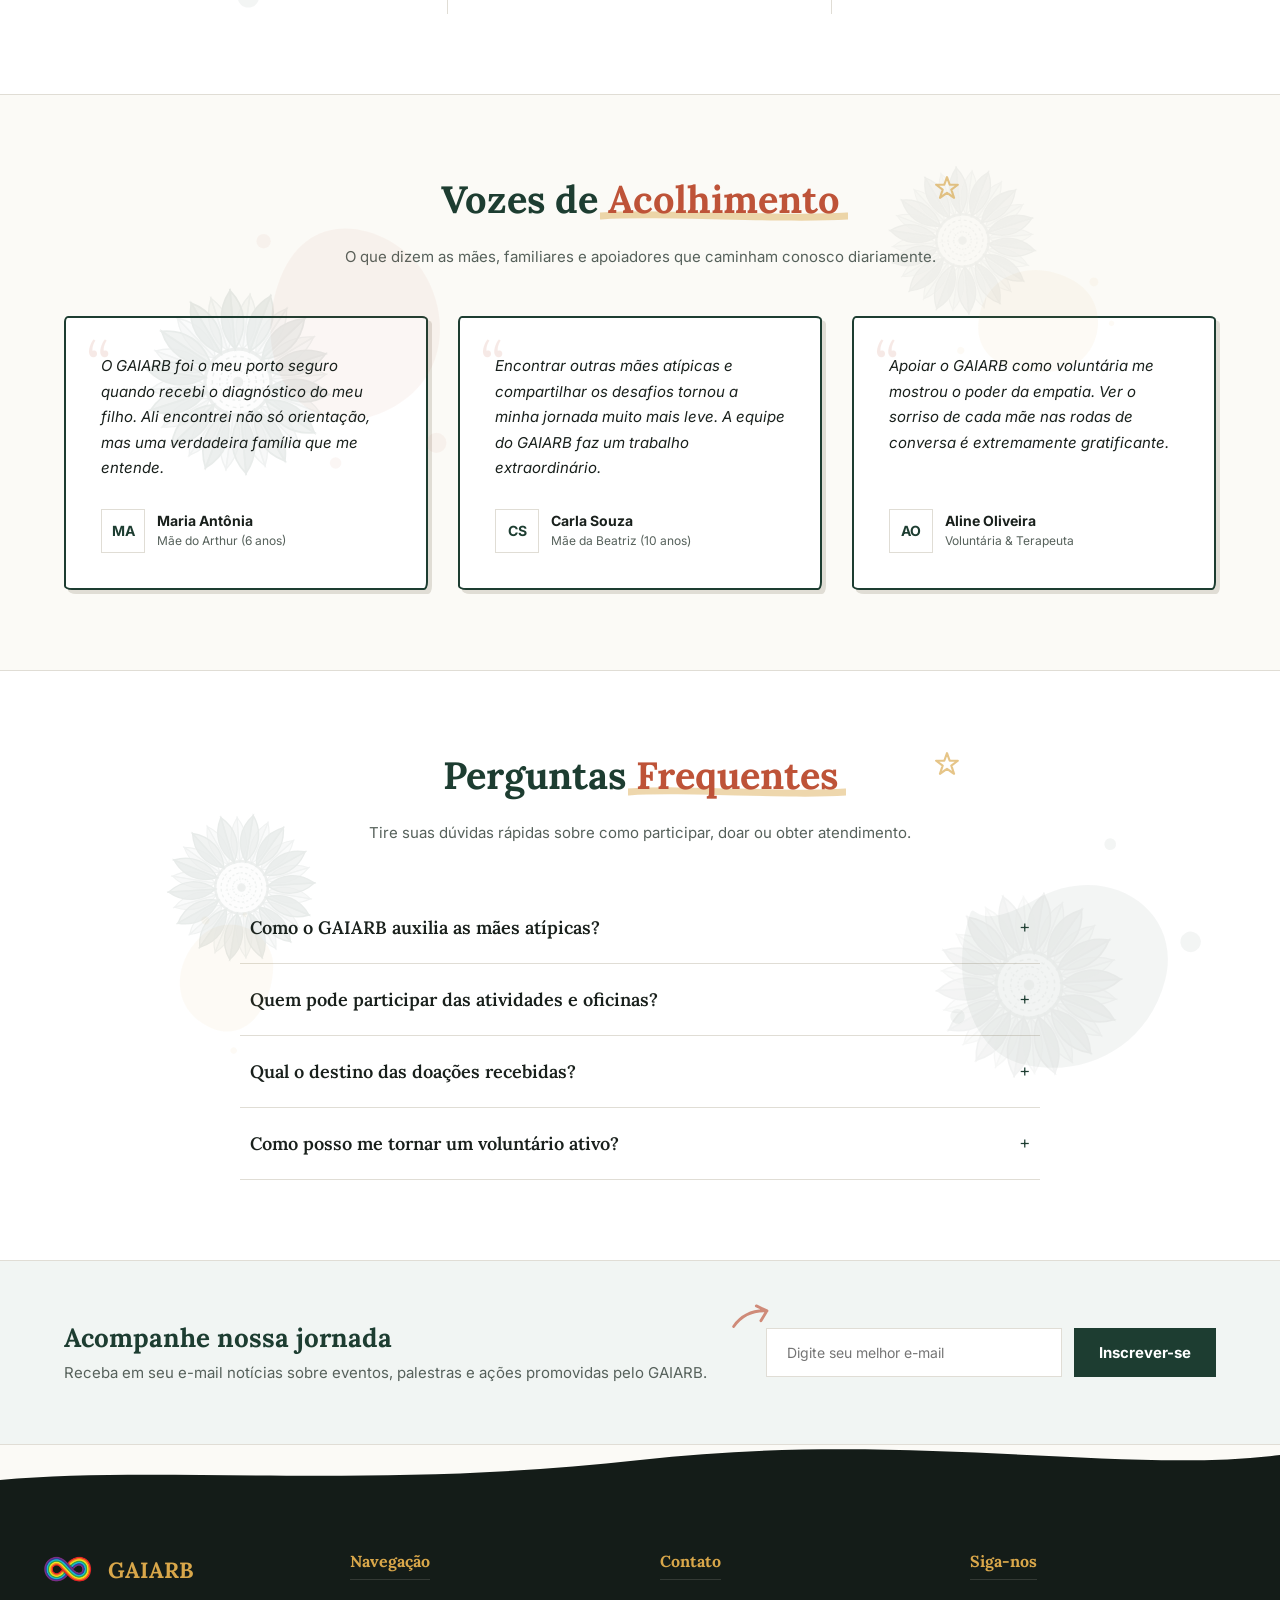
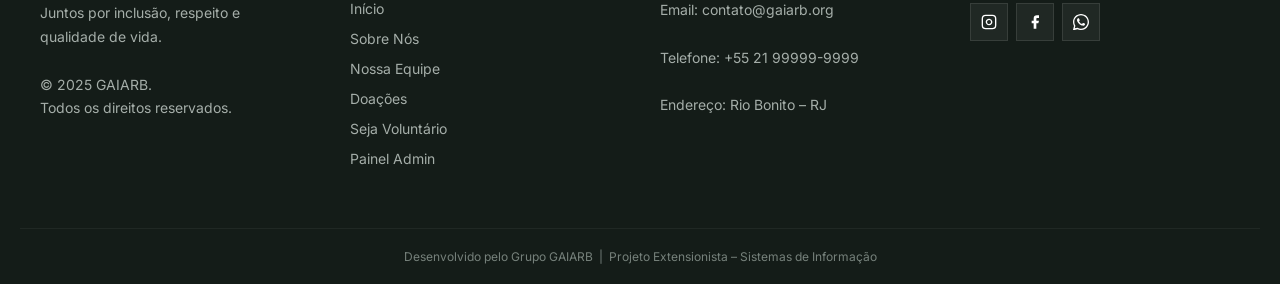
==== commit f44d997f: "Update index.html" ====
--- a/gaiarb/index.html
+++ b/gaiarb/index.html
@@ -137,7 +137,7 @@
         </div>
         
         <div class="video-wrapper-card">
-            <iframe src="https://www.youtube.com/embed/Jv9qW008T-M" title="Entendendo o Autismo - Letícia Sabatella" class="video-player" frameborder="0" allow="accelerometer; autoplay; clipboard-write; encrypted-media; gyroscope; picture-in-picture; web-share" allowfullscreen></iframe>
+            <iframe src="https://www.youtube.com/embed/F3S79-O0rXk" title="Entendendo o Autismo - Letícia Sabatella" class="video-player" frameborder="0" allow="accelerometer; autoplay; clipboard-write; encrypted-media; gyroscope; picture-in-picture; web-share" allowfullscreen></iframe>
         </div>
     </div>
 </section>
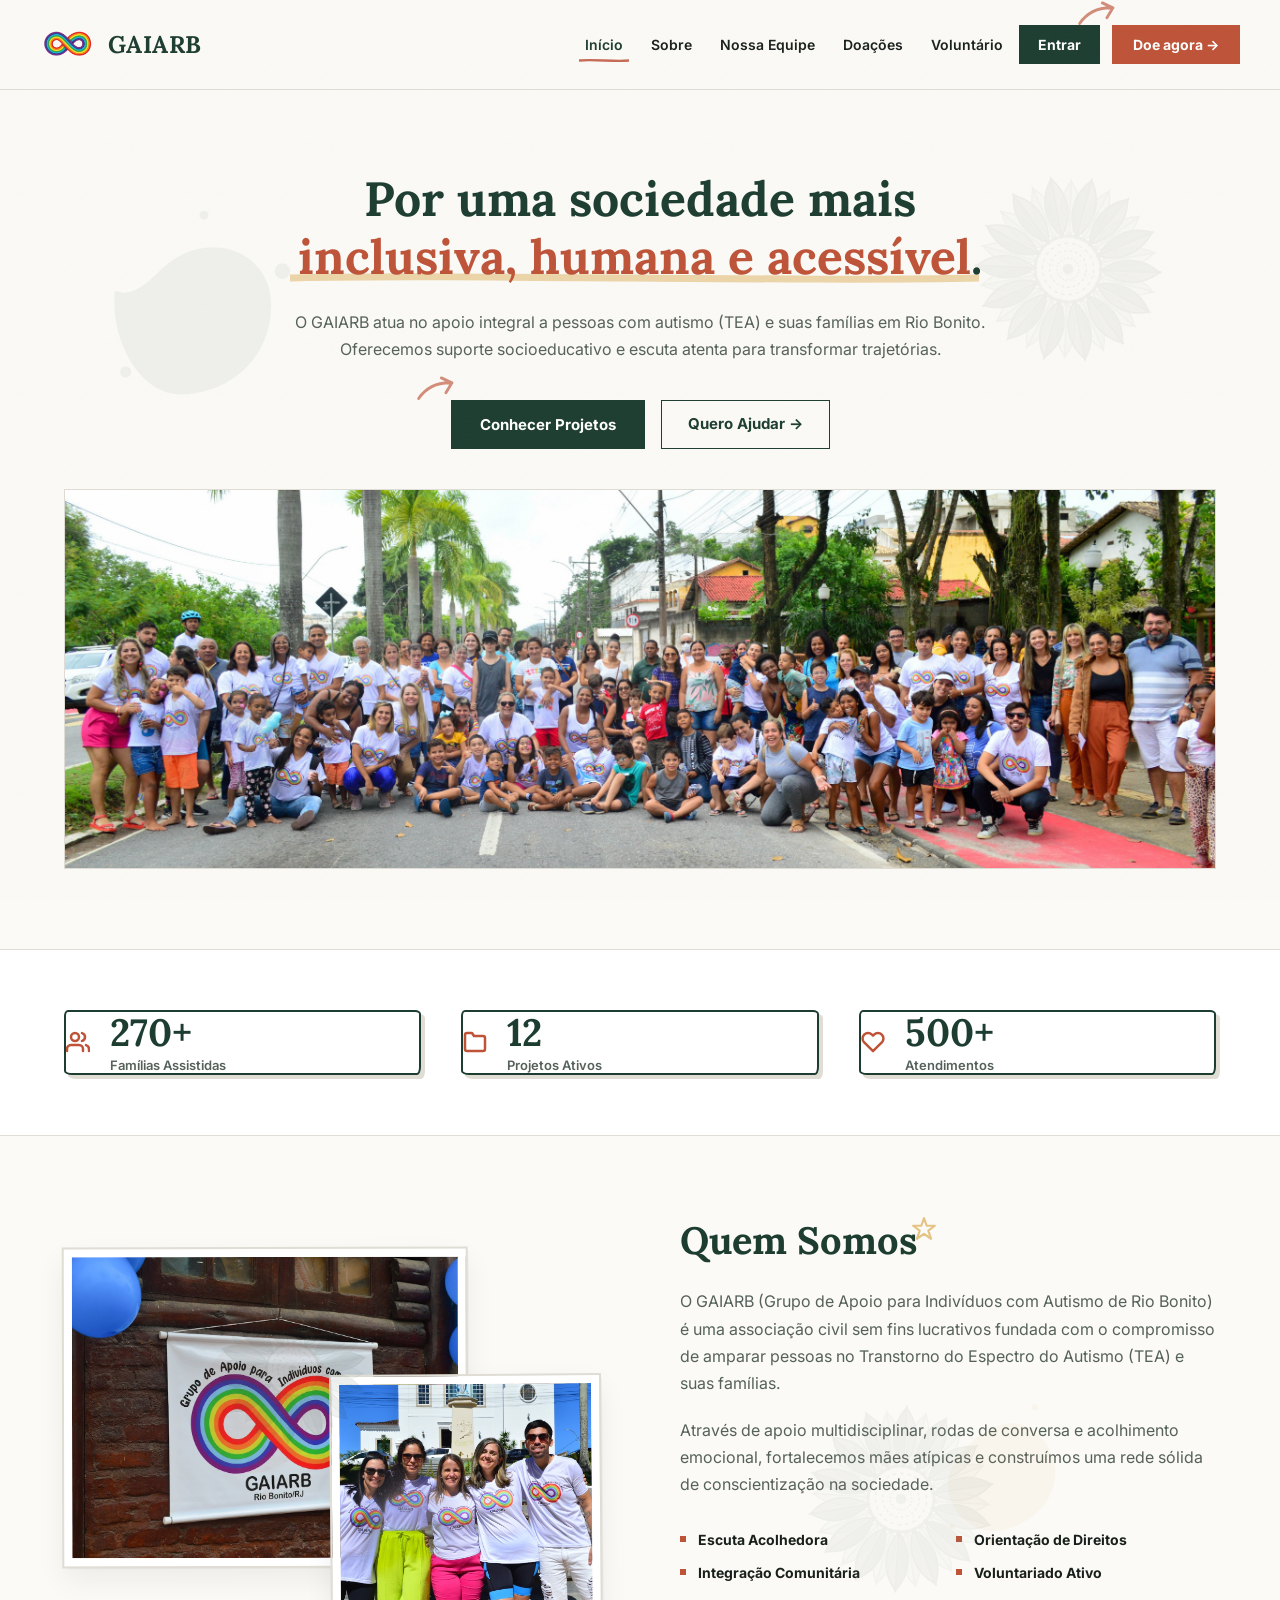
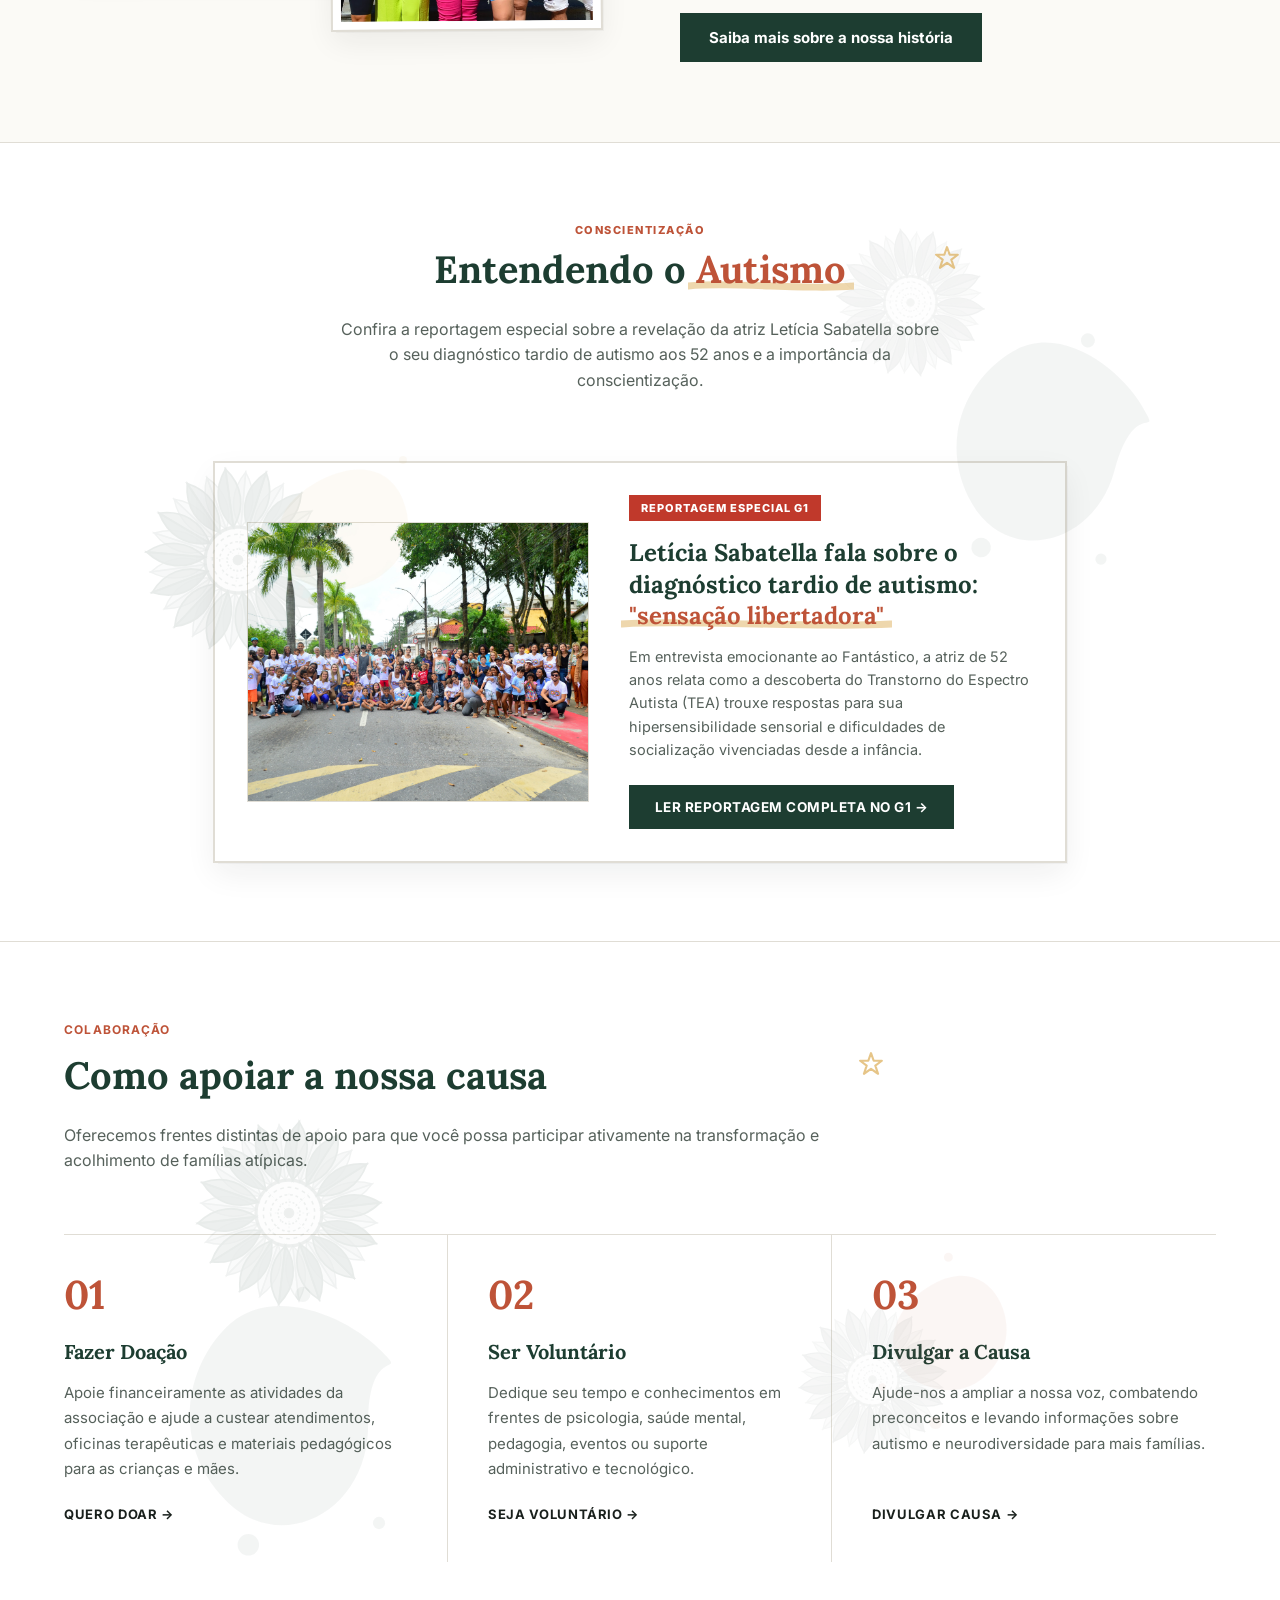
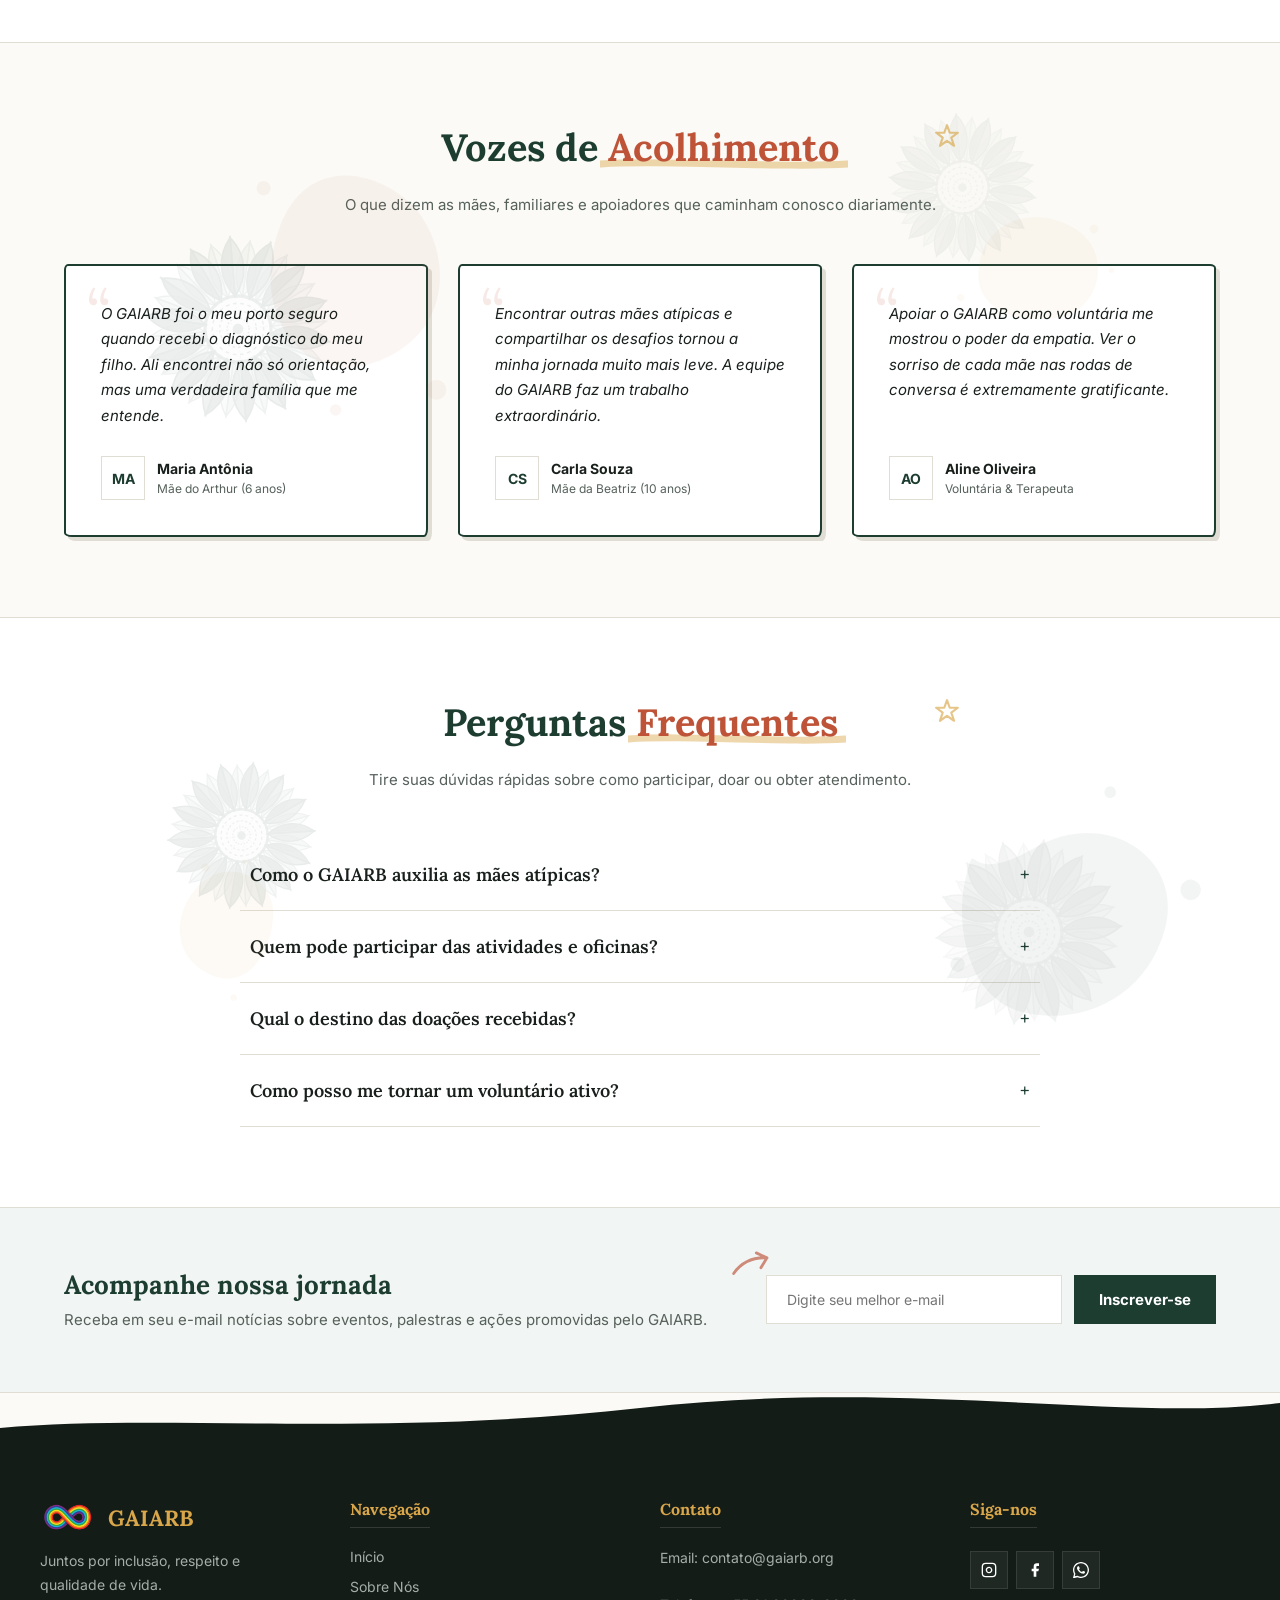
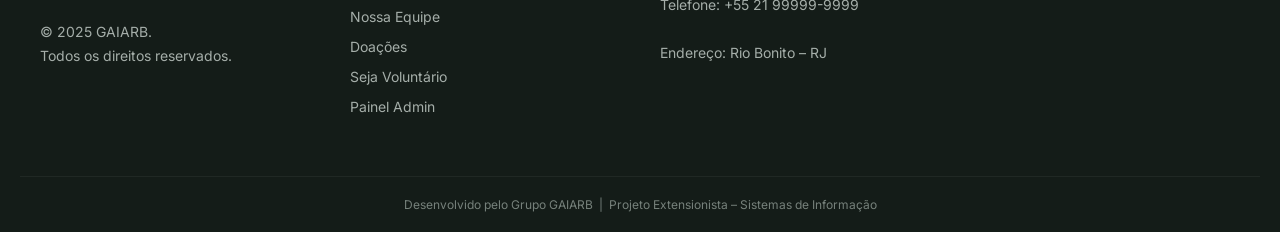
==== commit ecf50958: "Substituição do vídeo pela reportagem do G1" ====
--- a/gaiarb/index.html
+++ b/gaiarb/index.html
@@ -132,12 +132,20 @@
             <span class="video-tagline">CONSCIENTIZAÇÃO</span>
             <h2 class="section-title">Entendendo o <span>Autismo</span></h2>
             <p class="section-subtitle" style="font-size: 16px; color: var(--text-light); max-width: 700px; margin: 15px auto 0; line-height: 1.6;">
-                Assista ao depoimento emocionante da atriz Letícia Sabatella sobre o seu diagnóstico tardio de autismo aos 52 anos e a importância da conscientização e aceitação.
+                Confira a reportagem especial sobre a revelação da atriz Letícia Sabatella sobre o seu diagnóstico tardio de autismo aos 52 anos e a importância da conscientização.
             </p>
         </div>
         
-        <div class="video-wrapper-card">
-            <iframe src="https://www.youtube.com/embed/F3S79-O0rXk" title="Entendendo o Autismo - Letícia Sabatella" class="video-player" frameborder="0" allow="accelerometer; autoplay; clipboard-write; encrypted-media; gyroscope; picture-in-picture; web-share" allowfullscreen></iframe>
+        <div class="g1-report-card">
+            <div class="g1-report-image" style="background-image: url('imagens/FotoGeralDiaAut23k.jpg');"></div>
+            <div class="g1-report-content">
+                <div class="g1-badge">Reportagem Especial G1</div>
+                <h3 class="g1-report-title">Letícia Sabatella fala sobre o diagnóstico tardio de autismo: <span>"sensação libertadora"</span></h3>
+                <p class="g1-report-desc">
+                    Em entrevista emocionante ao Fantástico, a atriz de 52 anos relata como a descoberta do Transtorno do Espectro Autista (TEA) trouxe respostas para sua hipersensibilidade sensorial e dificuldades de socialização vivenciadas desde a infância.
+                </p>
+                <a href="https://g1.globo.com/fantastico/noticia/2023/09/17/leticia-sabatella-fala-sobre-o-diagnostico-tardio-de-transtorno-do-espectro-autista-aos-52-anos-sensacao-libertadora.ghtml" target="_blank" rel="noopener noreferrer" class="btn-g1-report">Ler Reportagem Completa no G1 &rarr;</a>
+            </div>
         </div>
     </div>
 </section>
--- a/gaiarb/home.css
+++ b/gaiarb/home.css
@@ -726,37 +726,108 @@
     text-align: center;
 }
 
-.video-wrapper-card {
-    width: 100%;
-    max-width: 800px;
+/* ── G1 REPORT CARD (CONSCIENTIZAÇÃO) ── */
+.g1-report-card {
+    display: grid;
+    grid-template-columns: 1.1fr 1.3fr;
+    gap: 40px;
+    background: var(--white);
+    border: 8px solid var(--white);
+    outline: 2.5px solid var(--border);
+    box-shadow: 0 12px 30px rgba(25, 32, 28, 0.07), 3px 3px 0px rgba(0,0,0,0.03);
+    max-width: 850px;
+    width: 100%;
     margin-top: 40px;
-    position: relative;
-    z-index: 1;
-}
-
-.video-player {
-    width: 100%;
-    height: auto;
-    aspect-ratio: 16 / 9;
-    display: block;
-    border: 8px solid var(--white) !important;
-    outline: 2.5px solid var(--border) !important;
-    box-shadow: 0 12px 30px rgba(25, 32, 28, 0.07), 3px 3px 0px rgba(0,0,0,0.03) !important;
-    background-color: #000;
-    transition: transform 0.35s ease, box-shadow 0.35s ease !important;
-}
-
-.video-player:hover {
-    transform: scale(1.01) !important;
-    box-shadow: 0 16px 36px rgba(25, 32, 28, 0.12), 4px 4px 0px rgba(0,0,0,0.04) !important;
+    padding: 24px;
+    align-items: center;
+    transition: transform 0.35s ease, box-shadow 0.35s ease;
+}
+
+.g1-report-card:hover {
+    transform: scale(1.005);
+    box-shadow: 0 16px 36px rgba(25, 32, 28, 0.12), 4px 4px 0px rgba(0,0,0,0.04);
+}
+
+.g1-report-image {
+    width: 100%;
+    height: 280px;
+    background-size: cover;
+    background-position: center;
+    border: 1px solid var(--border);
+}
+
+.g1-report-content {
+    display: flex;
+    flex-direction: column;
+    align-items: flex-start;
+    text-align: left;
+}
+
+.g1-badge {
+    background-color: #c0392b; /* Vermelho G1 */
+    color: var(--white);
+    font-size: 11px;
+    font-weight: 800;
+    text-transform: uppercase;
+    letter-spacing: 1px;
+    padding: 6px 12px;
+    margin-bottom: 16px;
+    font-family: 'Inter', sans-serif;
+}
+
+.g1-report-title {
+    font-family: 'Lora', serif;
+    font-size: 24px;
+    font-weight: 700;
+    line-height: 1.3;
+    color: var(--primary);
+    margin-bottom: 14px;
+}
+
+.g1-report-title span {
+    color: var(--secondary);
+}
+
+.g1-report-desc {
+    font-size: 14.5px;
+    color: var(--text-light);
+    line-height: 1.6;
+    margin-bottom: 24px;
+}
+
+.btn-g1-report {
+    display: inline-flex;
+    align-items: center;
+    justify-content: center;
+    padding: 12px 24px;
+    font-size: 13.5px;
+    font-weight: 700;
+    text-transform: uppercase;
+    letter-spacing: 0.5px;
+    color: var(--white);
+    background-color: var(--primary);
+    border: 2px solid var(--primary);
+    transition: all 0.25s ease;
+    cursor: pointer;
+}
+
+.btn-g1-report:hover {
+    background-color: transparent;
+    color: var(--primary);
 }
 
 @media screen and (max-width: 768px) {
-    .video-section {
-        padding: 50px 0;
-    }
-    .video-player {
-        border: 4px solid var(--white) !important;
-        outline: 1.5px solid var(--border) !important;
+    .g1-report-card {
+        grid-template-columns: 1fr;
+        gap: 24px;
+        padding: 16px;
+        border: 4px solid var(--white);
+        outline: 1.5px solid var(--border);
+    }
+    .g1-report-image {
+        height: 200px;
+    }
+    .g1-report-title {
+        font-size: 20px;
     }
 }
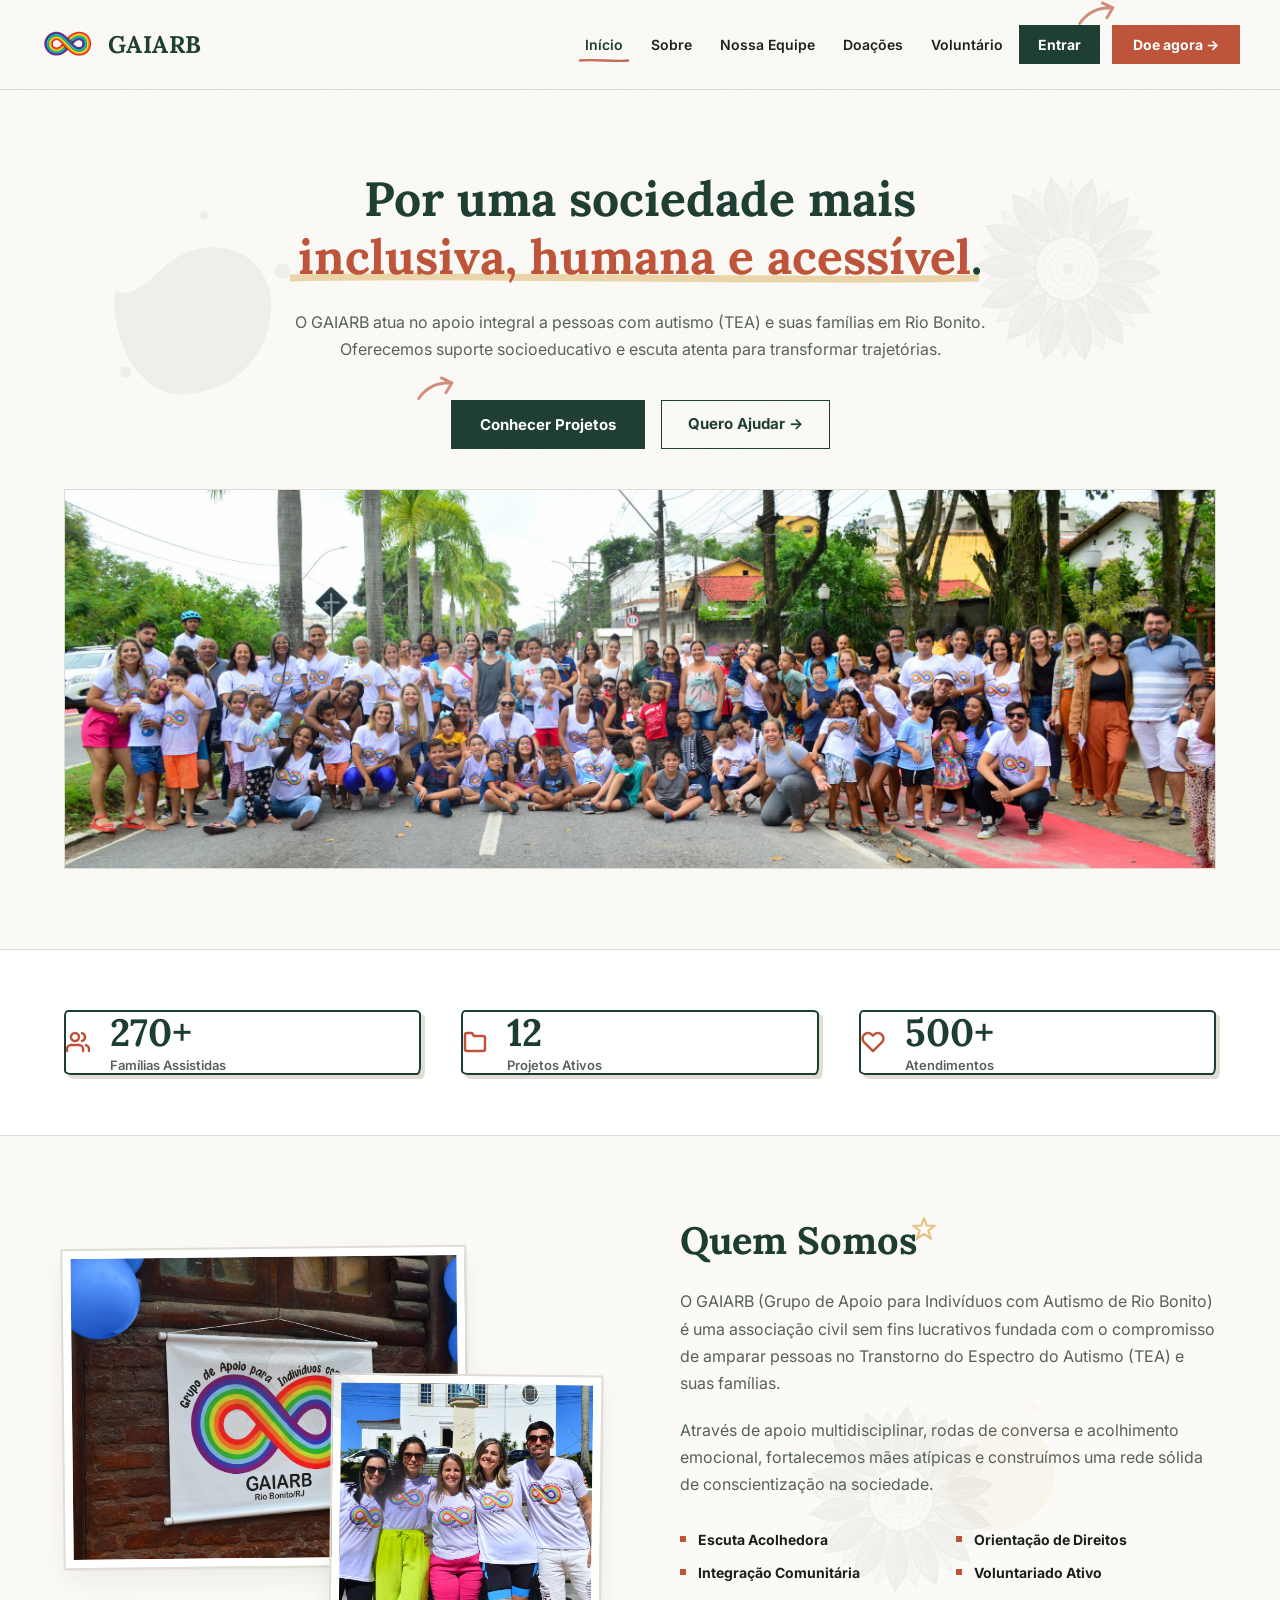
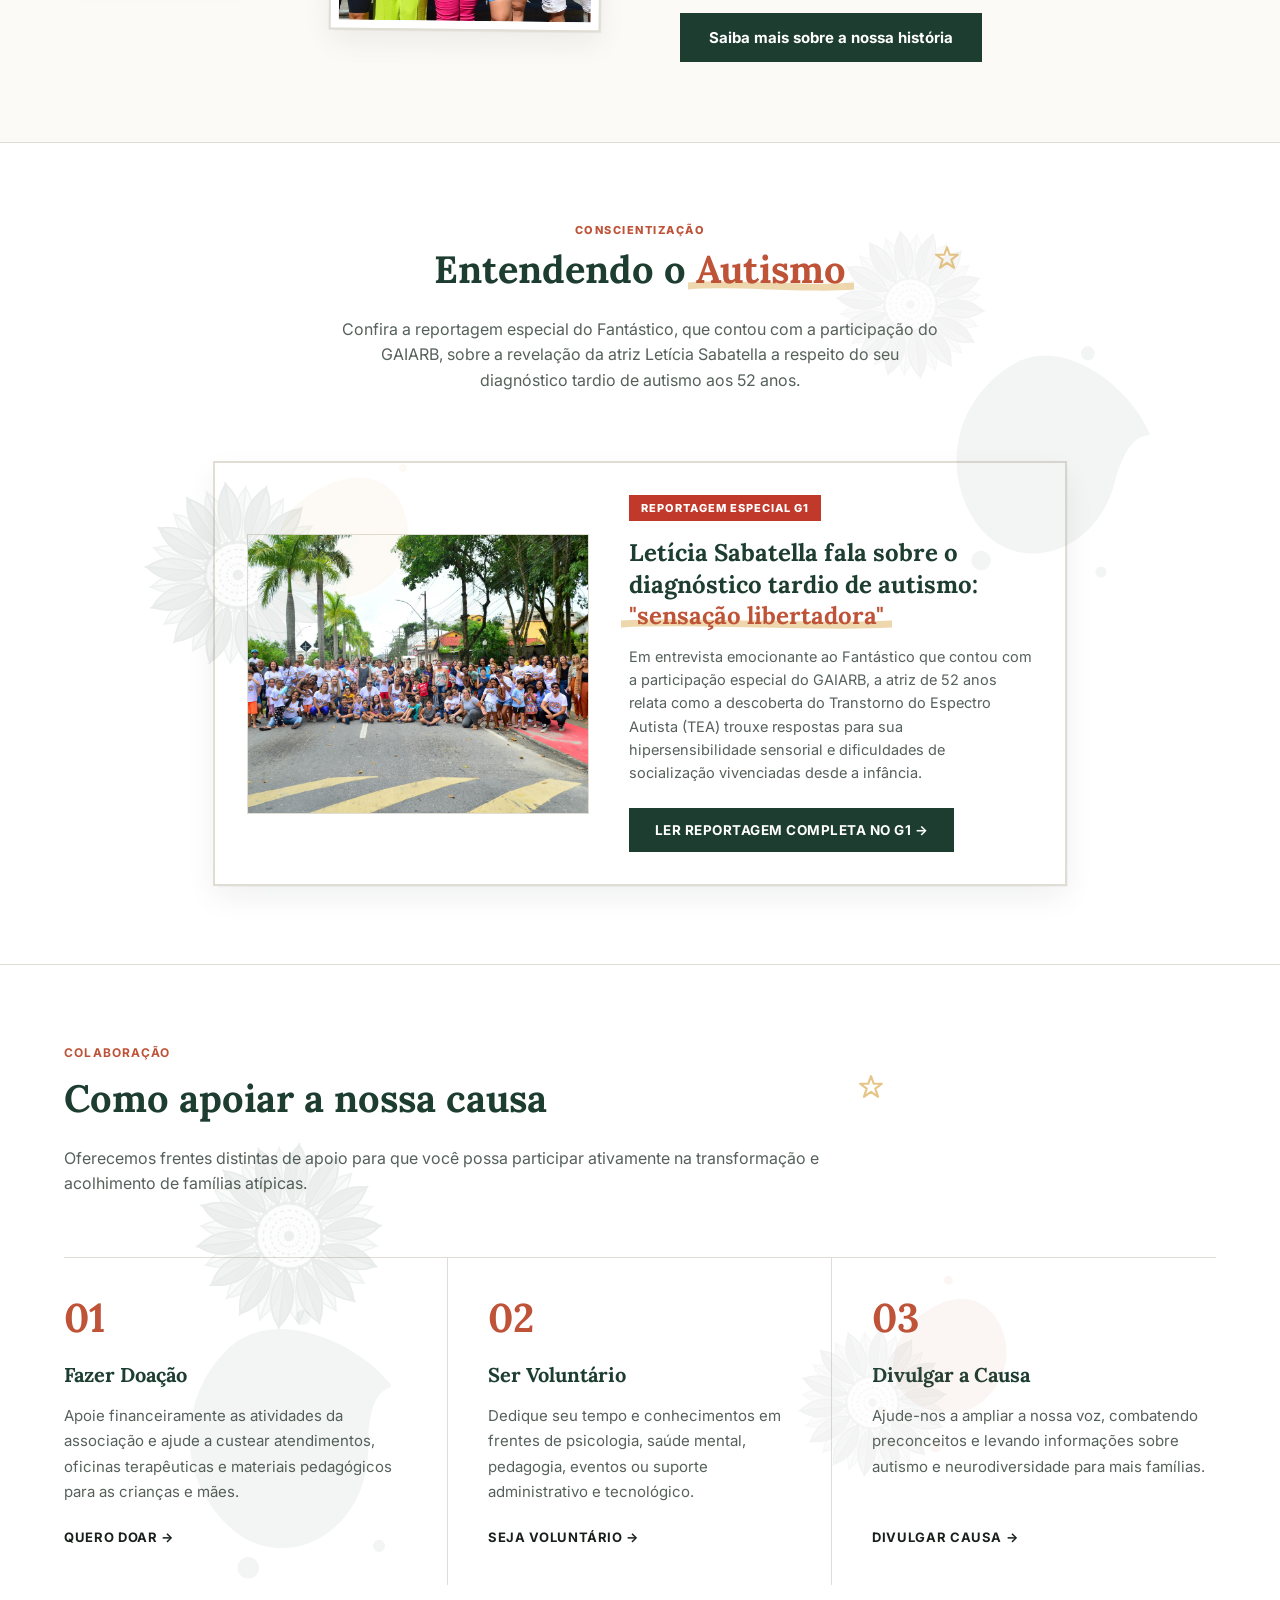
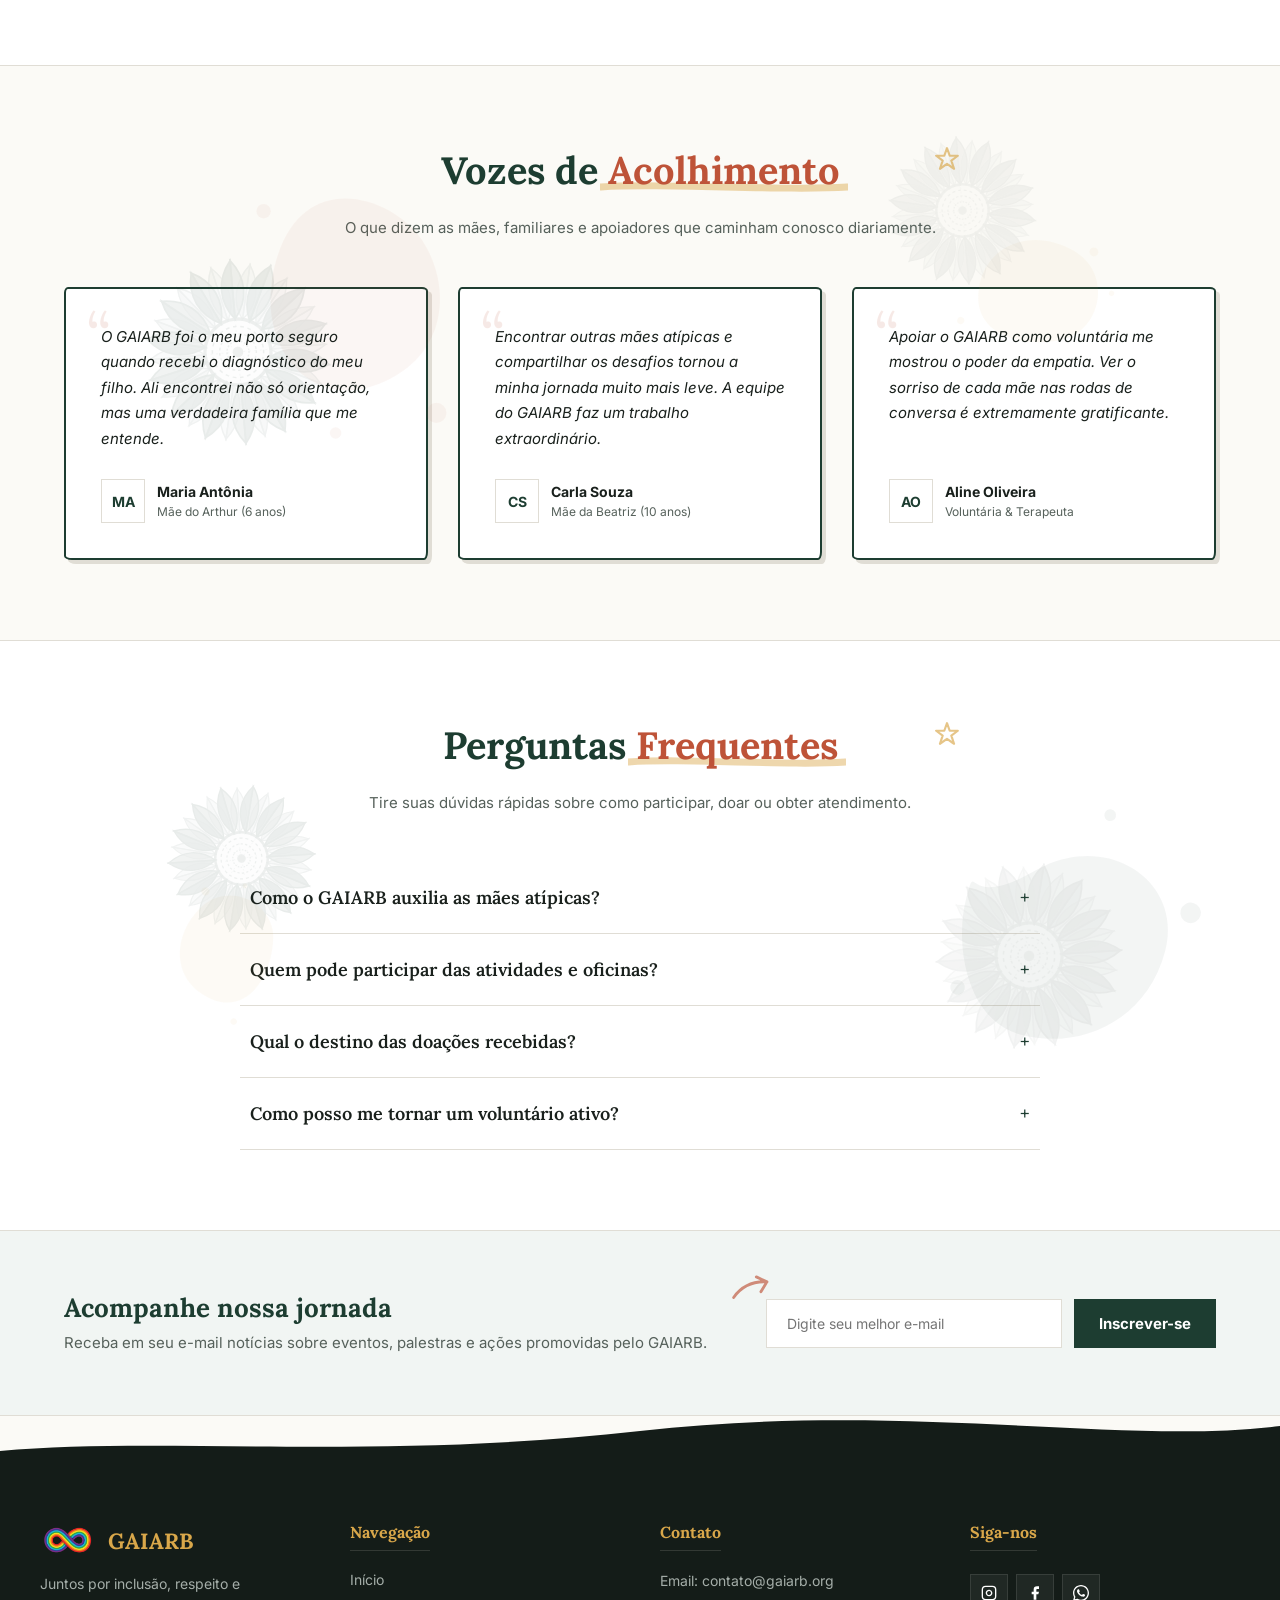
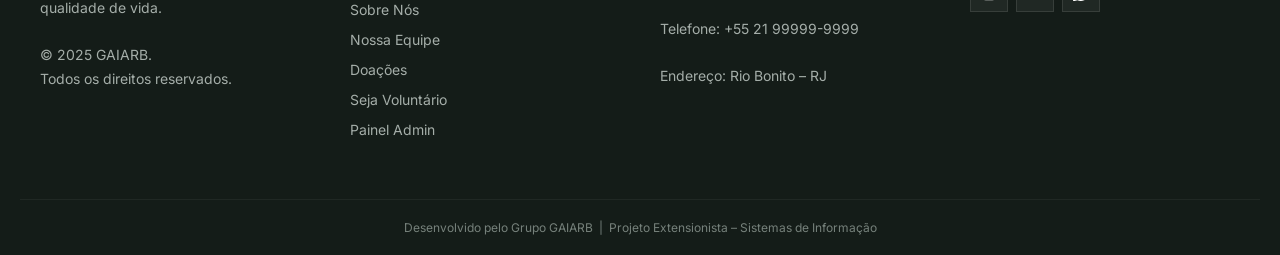
==== commit 9b9405d8: "Update gaiarb reportagem" ====
--- a/gaiarb/index.html
+++ b/gaiarb/index.html
@@ -132,7 +132,7 @@
             <span class="video-tagline">CONSCIENTIZAÇÃO</span>
             <h2 class="section-title">Entendendo o <span>Autismo</span></h2>
             <p class="section-subtitle" style="font-size: 16px; color: var(--text-light); max-width: 700px; margin: 15px auto 0; line-height: 1.6;">
-                Confira a reportagem especial sobre a revelação da atriz Letícia Sabatella sobre o seu diagnóstico tardio de autismo aos 52 anos e a importância da conscientização.
+                Confira a reportagem especial do Fantástico, que contou com a participação do GAIARB, sobre a revelação da atriz Letícia Sabatella a respeito do seu diagnóstico tardio de autismo aos 52 anos.
             </p>
         </div>
         
@@ -142,7 +142,7 @@
                 <div class="g1-badge">Reportagem Especial G1</div>
                 <h3 class="g1-report-title">Letícia Sabatella fala sobre o diagnóstico tardio de autismo: <span>"sensação libertadora"</span></h3>
                 <p class="g1-report-desc">
-                    Em entrevista emocionante ao Fantástico, a atriz de 52 anos relata como a descoberta do Transtorno do Espectro Autista (TEA) trouxe respostas para sua hipersensibilidade sensorial e dificuldades de socialização vivenciadas desde a infância.
+                    Em entrevista emocionante ao Fantástico que contou com a participação especial do GAIARB, a atriz de 52 anos relata como a descoberta do Transtorno do Espectro Autista (TEA) trouxe respostas para sua hipersensibilidade sensorial e dificuldades de socialização vivenciadas desde a infância.
                 </p>
                 <a href="https://g1.globo.com/fantastico/noticia/2023/09/17/leticia-sabatella-fala-sobre-o-diagnostico-tardio-de-transtorno-do-espectro-autista-aos-52-anos-sensacao-libertadora.ghtml" target="_blank" rel="noopener noreferrer" class="btn-g1-report">Ler Reportagem Completa no G1 &rarr;</a>
             </div>
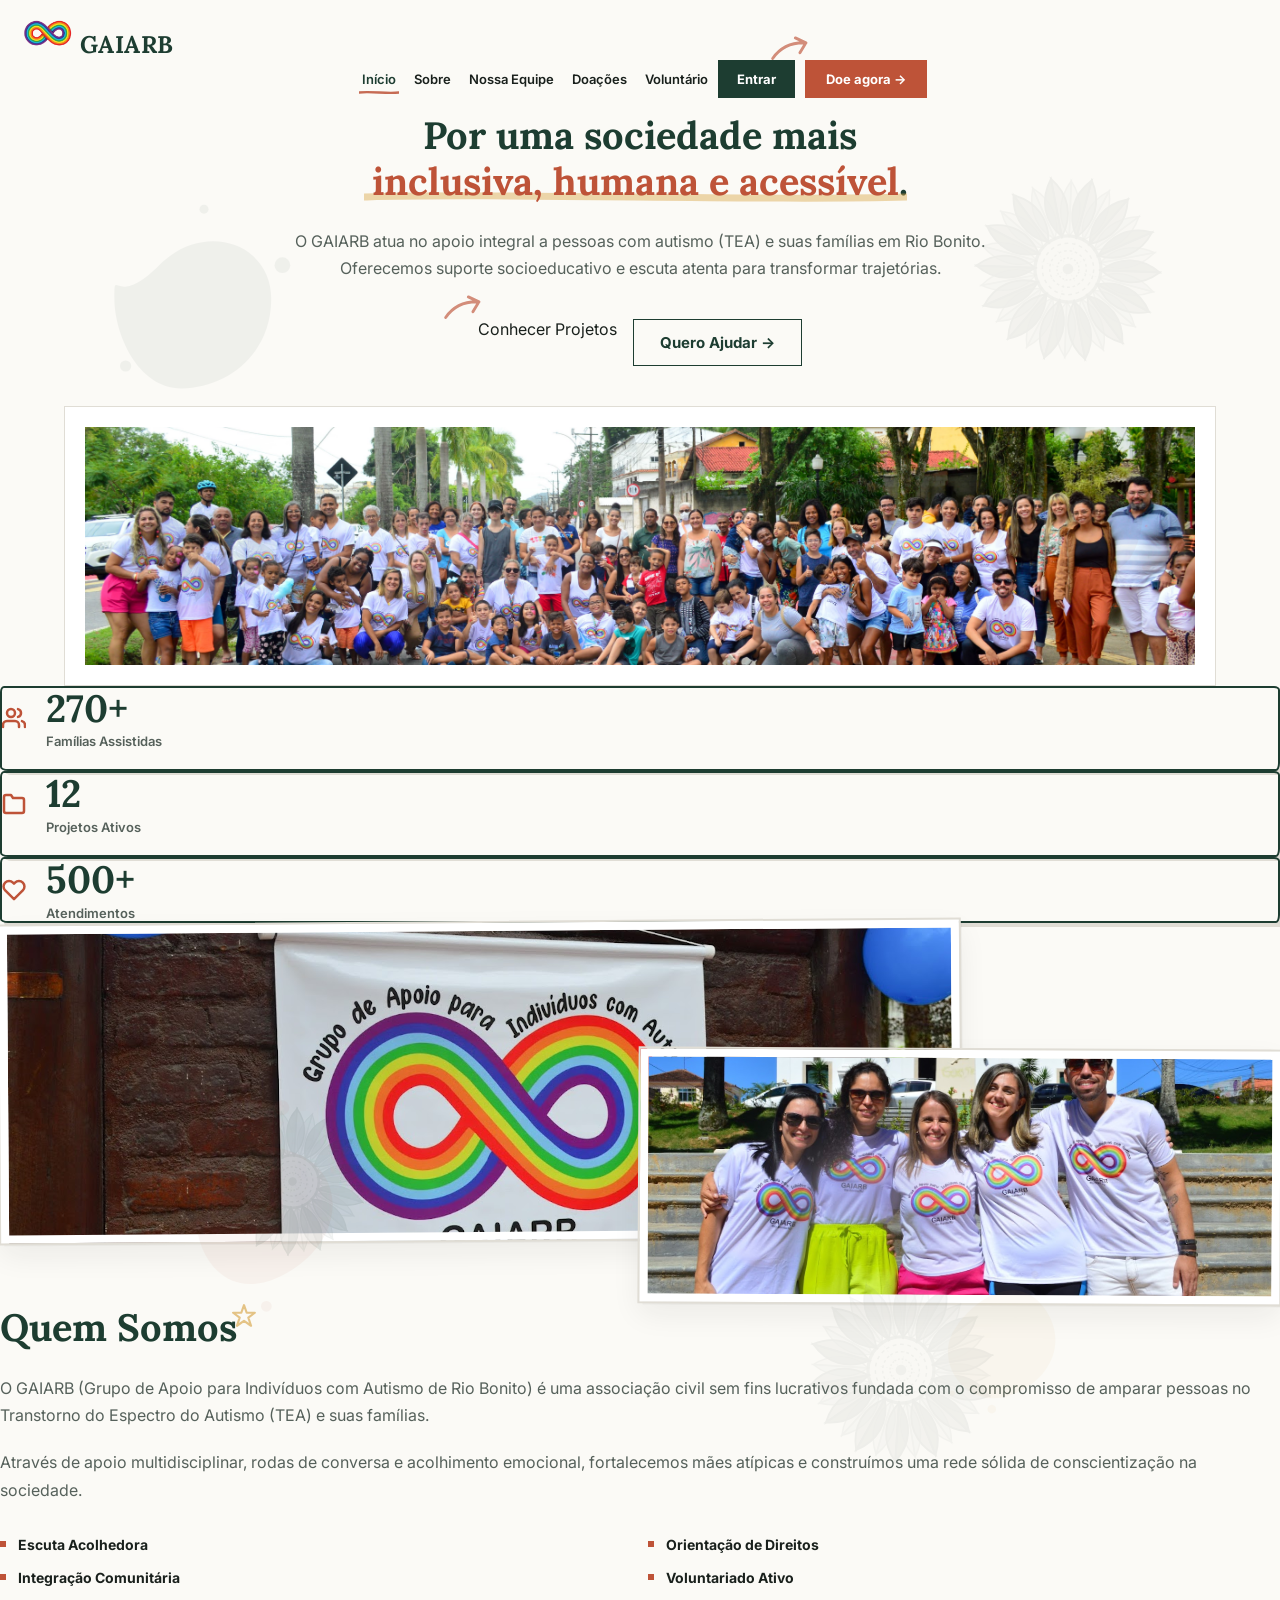
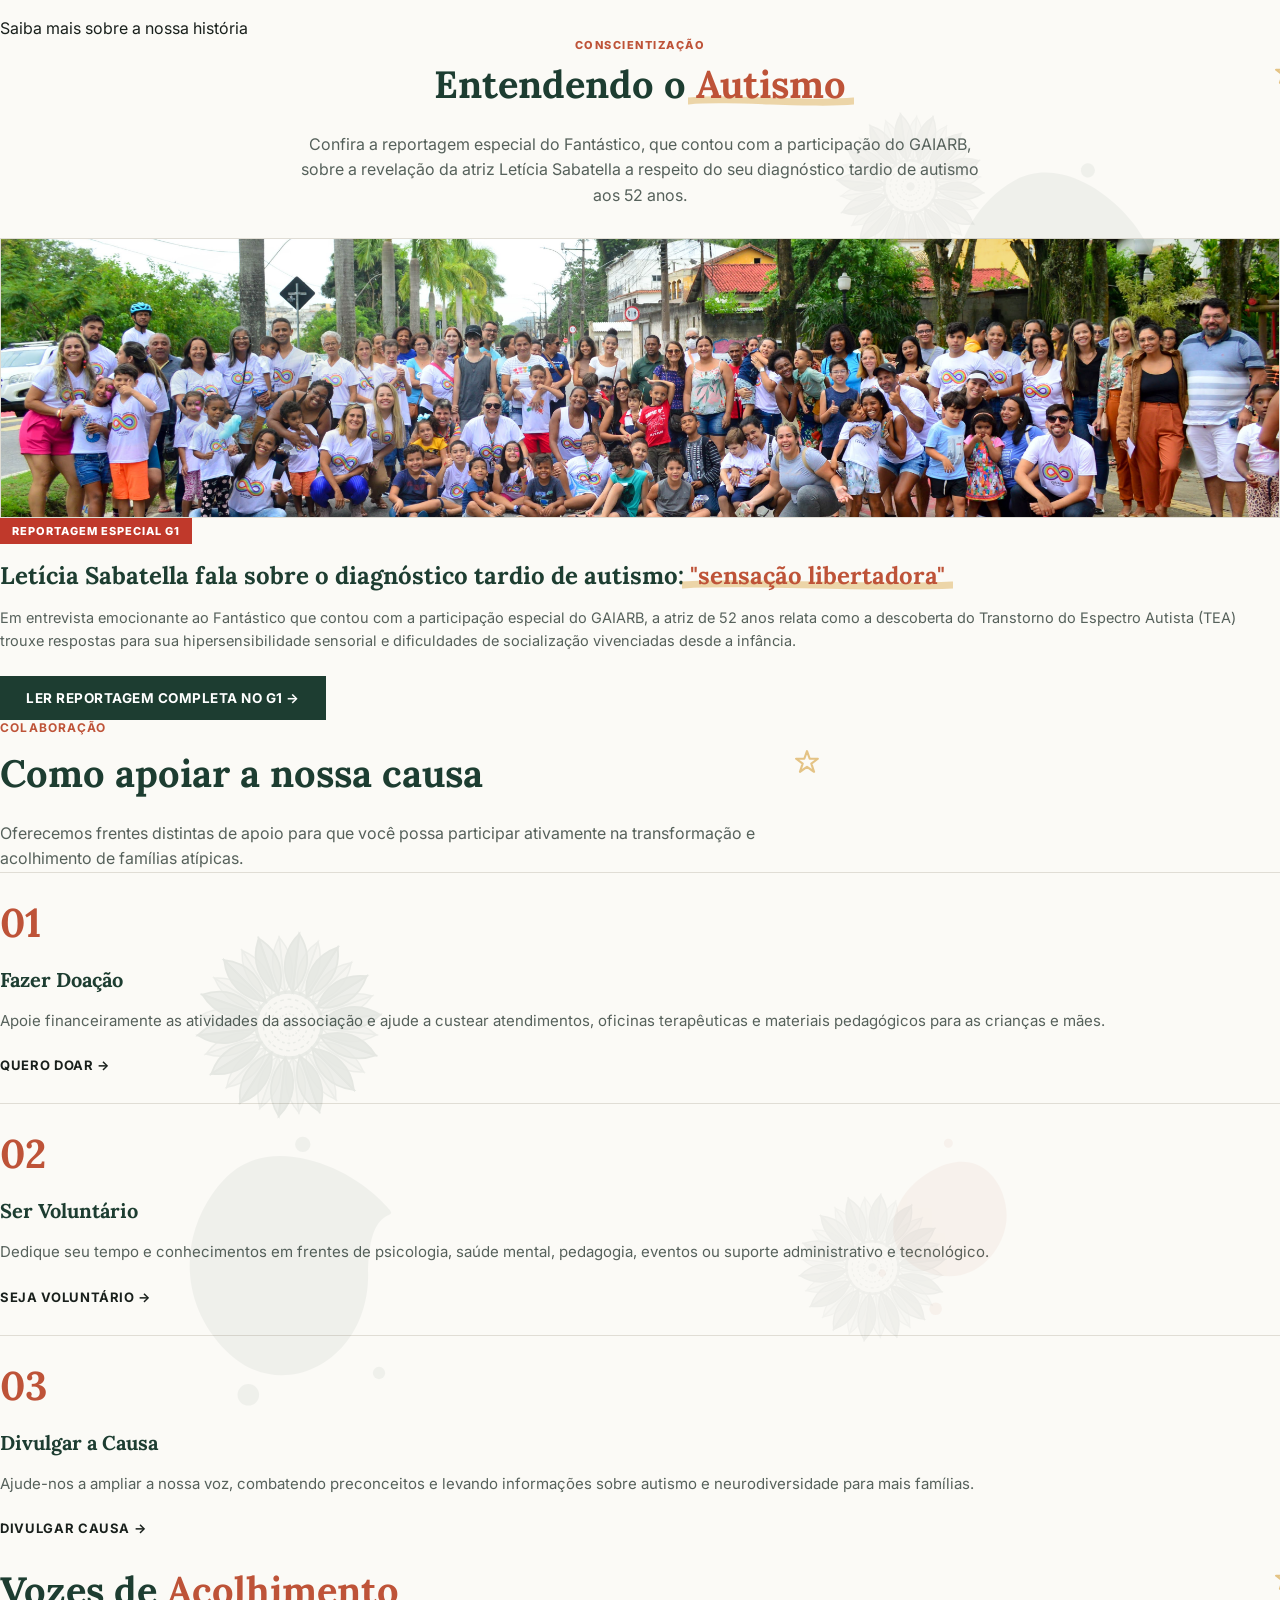
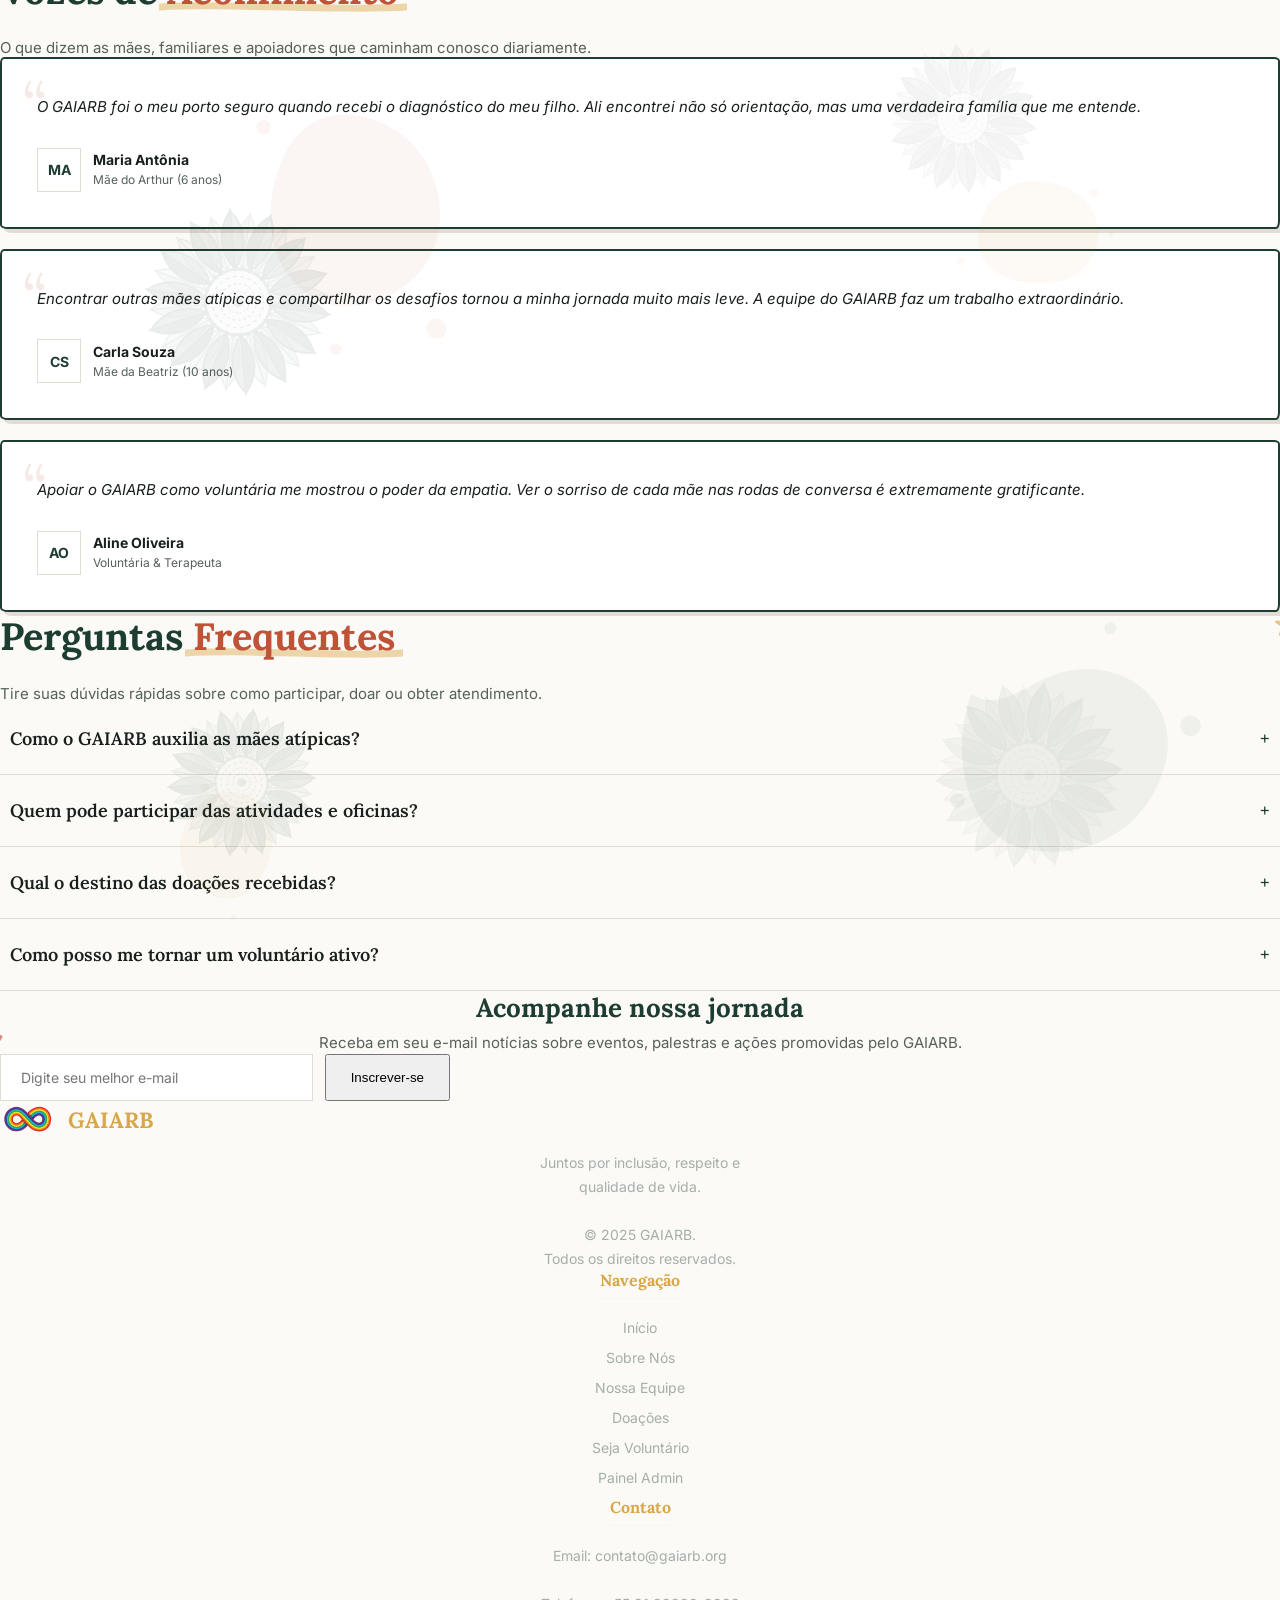
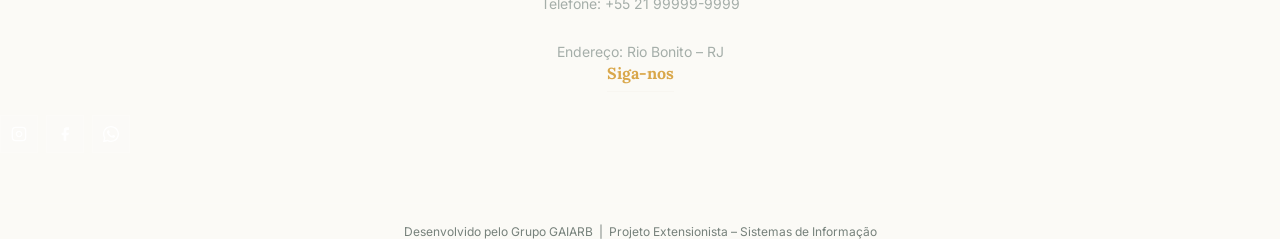
==== commit d8037c1b: "Update Comentários" ====
--- a/gaiarb/index.html
+++ b/gaiarb/index.html
@@ -28,7 +28,7 @@
     </div>
 </div>
 
-<!-- HERO SECTION (Centered Banner Layout) -->
+<!-- Secao de Apresentacao (Hero) -->
 <section class="hero-section">
     <div class="container hero-container-banner">
         <div class="hero-content-center">
@@ -48,7 +48,7 @@
     </div>
 </section>
 
-<!-- FLOATING STATS SECTION -->
+<!-- Secao de Indicadores (Stats) -->
 <section class="stats-section">
     <div class="container">
         <div class="stats-wrapper">
--- a/gaiarb/style.css
+++ b/gaiarb/style.css
@@ -1,15 +1,15 @@
 @import url('https://fonts.googleapis.com/css2?family=Lora:ital,wght@0,400;0,500;0,600;0,700;1,400&family=Inter:wght@300;400;500;600;700;800&display=swap');
 
 :root {
-    --primary: #1d3d31; /* Deep forest green */
-    --primary-light: #f1f5f3; /* Muted warm green tint */
-    --secondary: #be5338; /* Terracotta / Rust */
-    --accent: #d9a74a; /* Warm gold */
+    --primary: #1d3d31; /* Verde floresta escuro */
+    --primary-light: #f1f5f3; /* Tom verde quente suave */
+    --secondary: #be5338; /* Terracota / Ferrugem */
+    --accent: #d9a74a; /* Dourado quente */
     --bg: #fbfaf6; /* Warm sand/linen background */
     --white: #ffffff;
-    --text: #19201c; /* Deep warm forest charcoal */
-    --text-light: #56615b; /* Muted olive slate */
-    --border: #e0ddd5; /* Warm soft border */
+    --text: #19201c; /* Cinza escuro floresta quente */
+    --text-light: #56615b; /* Cinza oliva fosco */
+    --border: #e0ddd5; /* Borda suave quente */
     --rainbow: var(--secondary);
     --shadow: none;
     --radius: 0px;
@@ -31,20 +31,16 @@
 
 a { text-decoration: none; color: inherit; }
 
-/* ── CURSOR PERSONALIZADO ──────────────────────── */
-* { cursor: default; }
+/* { cursor: default; } */
 a, button, [onclick], .valor-btn, .filtro-btn, .galeria-item, .info-chave { cursor: pointer; }
 
-/* ── SELEÇÃO COLORIDA ──────────────────────────── */
-::selection { background: rgba(190, 83, 56, 0.15); color: var(--text); }
-
-/* ── SCROLLBAR ─────────────────────────────────── */
-::-webkit-scrollbar { width: 6px; }
+/* ::selection { background: rgba(190, 83, 56, 0.15); color: var(--text); } */
+
+/* ::-webkit-scrollbar { width: 6px; } */
 ::-webkit-scrollbar-track { background: #f5f4ef; }
 ::-webkit-scrollbar-thumb { background: var(--primary); }
 
-/* ── HEADER ────────────────────────────────────── */
-.header {
+/* .header { */
     width: 100%;
     height: 90px;
     background-color: rgba(251, 250, 246, 0.95);
@@ -150,7 +146,6 @@
     color: var(--primary) !important;
 }
 
-.btn-entrar::after { display: none !important; }/* ── BANNER ────────────────────────────────────── */
 .banner {
     width: 100%;
     height: 380px;
@@ -192,8 +187,7 @@
     color: var(--accent) !important;
 }
 
-/* ── SEÇÕES ALTERNADAS ─────────────────────────── */
-.secao {
+/* .secao { */
     width: 100%;
     min-height: 400px;
     height: auto;
@@ -255,8 +249,7 @@
 .secao-white .secao-img,
 .secao-soft  .secao-img  { margin-right: 50px; }
 
-/* ── TRANSIÇÃO ─────────────────────────────────── */
-#transicao-footer {
+/* #transicao-footer { */
     width: 100%;
     height: 48px;
     background-color: var(--bg);
@@ -267,8 +260,7 @@
     border: none;
 }
 
-/* ── FOOTER ────────────────────────────────────── */
-footer {
+/* footer { */
     width: 100%;
     background-color: #141c18; /* Deep charcoal with green subtone */
     color: #e0ddd5;
@@ -341,8 +333,7 @@
 
 .footer-bottom p { font-size: 12px; color: #76817b; }
 
-/* ── BOTÕES GLOBAIS ────────────────────────────── */
-.btn-primary {
+/* .btn-primary { */
     background: var(--primary);
     color: white;
     border: 1px solid var(--primary);
@@ -382,8 +373,7 @@
     color: white;
 }
 
-/* ── RESPONSIVO ────────────────────────────────── */
-@media screen and (max-width: 900px) {
+/* @media screen and (max-width: 900px) { */
     .header { height: auto; min-height: 80px; flex-wrap: wrap; padding: 15px 20px; gap: 12px; }
     .alllinks { gap: 2px; justify-content: center; }
     .linkshead { font-size: 13px; padding: 6px 8px; }
@@ -416,8 +406,7 @@
     #transicao-footer { height: 60px; }
 }
 
-/* ── COMPONENTES GLOBAIS DE ESTRUTURA ──────────────── */
-.container {
+/* .container { */
     width: 100%;
     max-width: 1200px;
     margin: 0 auto;
@@ -425,14 +414,11 @@
     box-sizing: border-box;
 }
 
-/* ── ESTÉTICA EDITORIAL COM TOQUE DE ARTE (CANVAS E MOLDURAS) ── */
-*, *::before, *::after {
+/* , ::before, ::after { */
     border-radius: 0px;
 }
 
-/* ── ELEMENTOS DE ARTE & TINTA (PINTURA, PINCEL, QUADRO, DESENHO) ── */
-
-/* Textura de tela de pintura (quadro/canvas) ultra sutil sobre todo o site */
+/*  */
 body::before {
     content: '';
     position: fixed;
@@ -542,7 +528,7 @@
     box-shadow: 0 16px 36px rgba(25, 32, 28, 0.12), 4px 4px 0px rgba(0,0,0,0.04) !important;
 }
 
-/* Elementos de Desenho (Sketch/Drawing) */
+/* Elementos de Desenho e Esbocos */
 .sketch-element {
     position: absolute;
     pointer-events: none;
--- a/gaiarb/home.css
+++ b/gaiarb/home.css
@@ -1,9 +1,6 @@
-/* ═══════════════════════════════════════════════
-   GAIARB – home.css (Organic NGO Redesign)
-   ═══════════════════════════════════════════════ */
-
-/* ── HERO SECTION (Editorial Two-Column Layout) ── */
-.hero-section {
+   /* GAIARB – home.css (Organic NGO Redesign) */
+
+/* .hero-section { */
     padding: 80px 0;
     background-color: var(--bg);
     border-bottom: 1px solid var(--border);
@@ -130,8 +127,7 @@
     pointer-events: none;
 }
 
-/* ── STATS SECTION (Typographic Layout) ────────── */
-.stats-section {
+/* .stats-section { */
     padding: 60px 0;
     background: var(--white);
     border-bottom: 1px solid var(--border);
@@ -182,8 +178,7 @@
     margin-top: 4px;
 }
 
-/* ── QUEM SOMOS ─────────────────────────────────── */
-.about-brief-section {
+/* .about-brief-section { */
     padding: 80px 0;
     background: var(--bg);
     border-bottom: 1px solid var(--border);
@@ -278,8 +273,7 @@
     color: var(--text);
 }
 
-/* ── COMO AJUDAR (Editorial Layout) ─────────────── */
-.how-to-help-section {
+/* .how-to-help-section { */
     padding: 80px 0;
     background: var(--white);
     border-bottom: 1px solid var(--border);
@@ -389,8 +383,7 @@
     color: var(--secondary);
 }
 
-/* ── DEPOIMENTOS (TESTIMONIALS) ───────────────── */
-.testimonials-section {
+/* .testimonials-section { */
     padding: 80px 0;
     background: var(--bg);
     border-bottom: 1px solid var(--border);
@@ -476,8 +469,7 @@
     color: var(--text-light);
 }
 
-/* ── FAQ SECTION ────────────────────────────────── */
-.faq-section {
+/* .faq-section { */
     padding: 80px 0;
     background: var(--white);
     border-bottom: 1px solid var(--border);
@@ -534,8 +526,7 @@
     transform: rotate(45deg);
 }
 
-/* ── NEWSLETTER SECTION ──────────────────────────── */
-.newsletter-section {
+/* .newsletter-section { */
     padding: 60px 0;
     background: var(--primary-light);
     border-bottom: 1px solid var(--border);
@@ -590,8 +581,7 @@
     flex-shrink: 0;
 }
 
-/* ── RESPONSIVE DESIGN ──────────────────────────── */
-@media screen and (max-width: 992px) {
+/* @media screen and (max-width: 992px) { */
     .hero-container {
         grid-template-columns: 1fr;
         gap: 40px;
@@ -698,8 +688,7 @@
     }
 }
 
-/* ── VIDEO SECTION (CONSCIENTIZAÇÃO) ── */
-.video-section {
+/* .video-section { */
     padding: 80px 0;
     background-color: var(--white);
     border-bottom: 1px solid var(--border);
@@ -726,8 +715,7 @@
     text-align: center;
 }
 
-/* ── G1 REPORT CARD (CONSCIENTIZAÇÃO) ── */
-.g1-report-card {
+/* .g1-report-card { */
     display: grid;
     grid-template-columns: 1.1fr 1.3fr;
     gap: 40px;
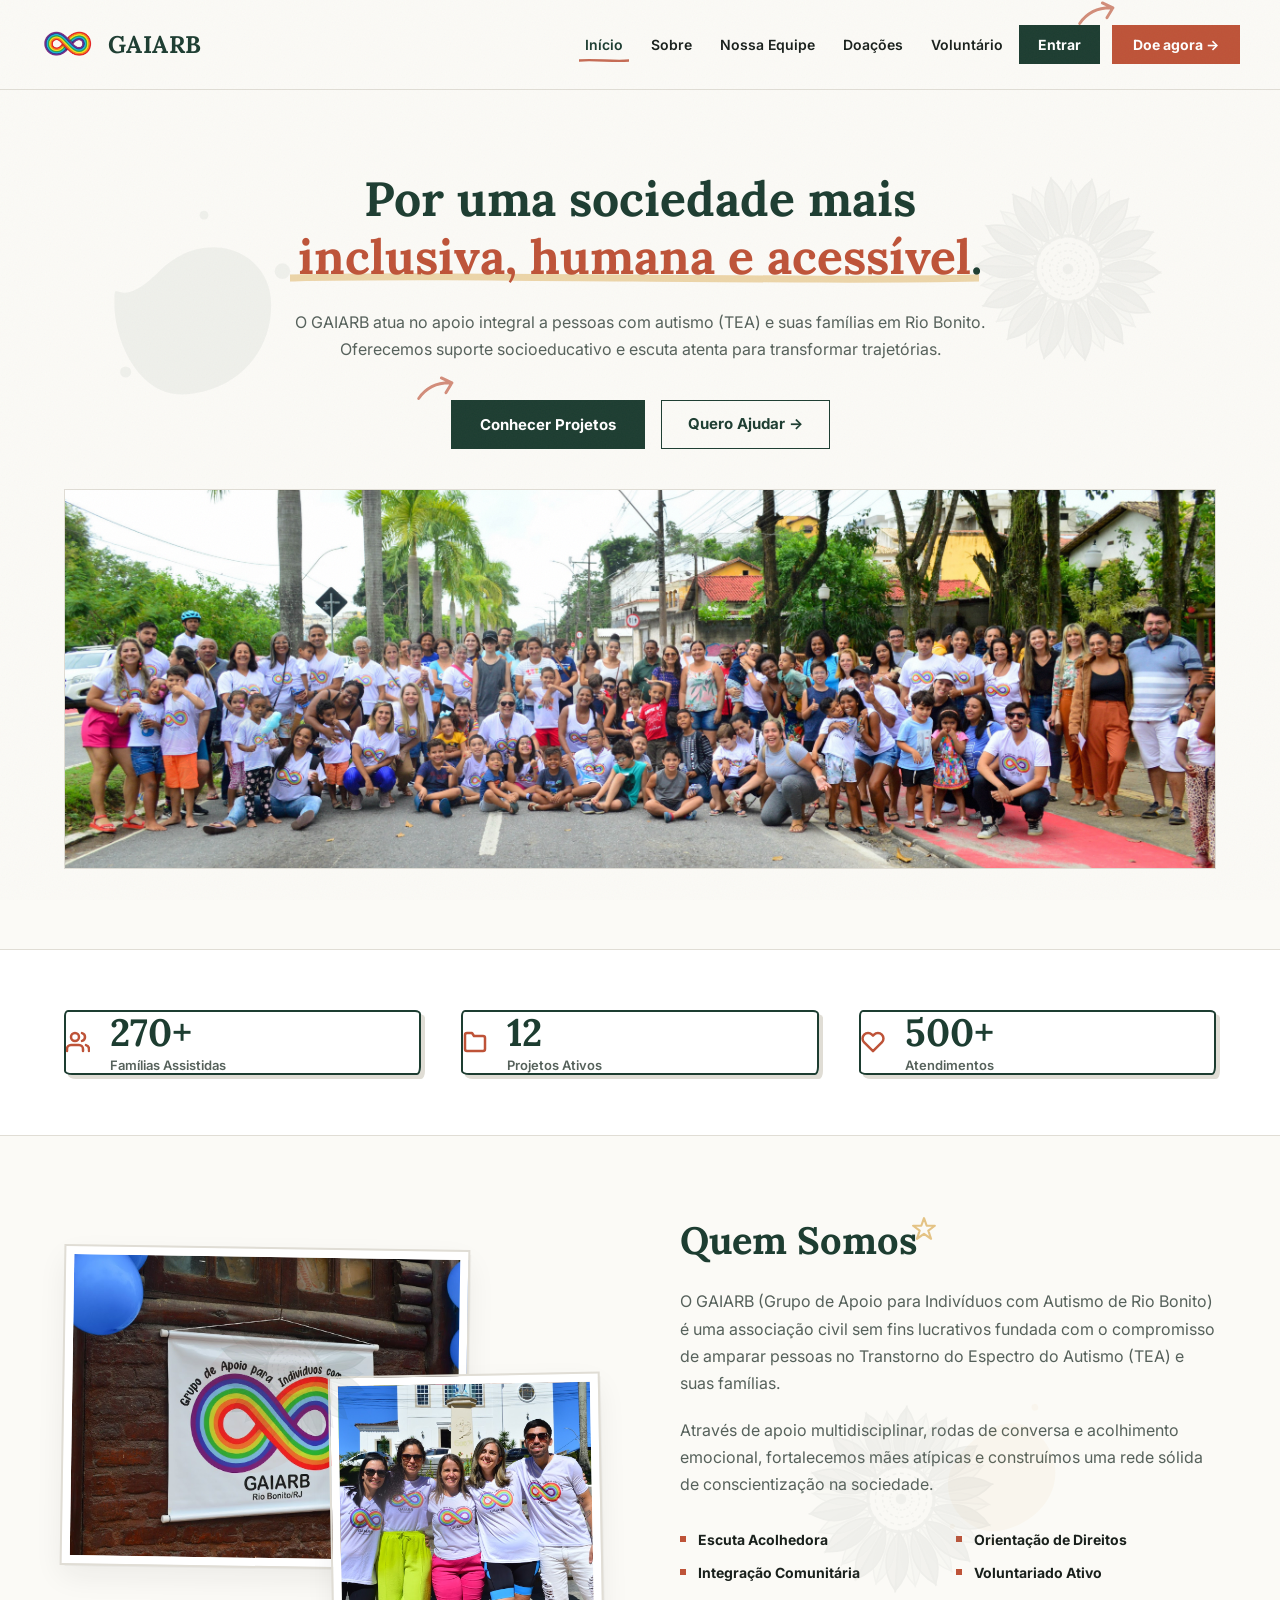
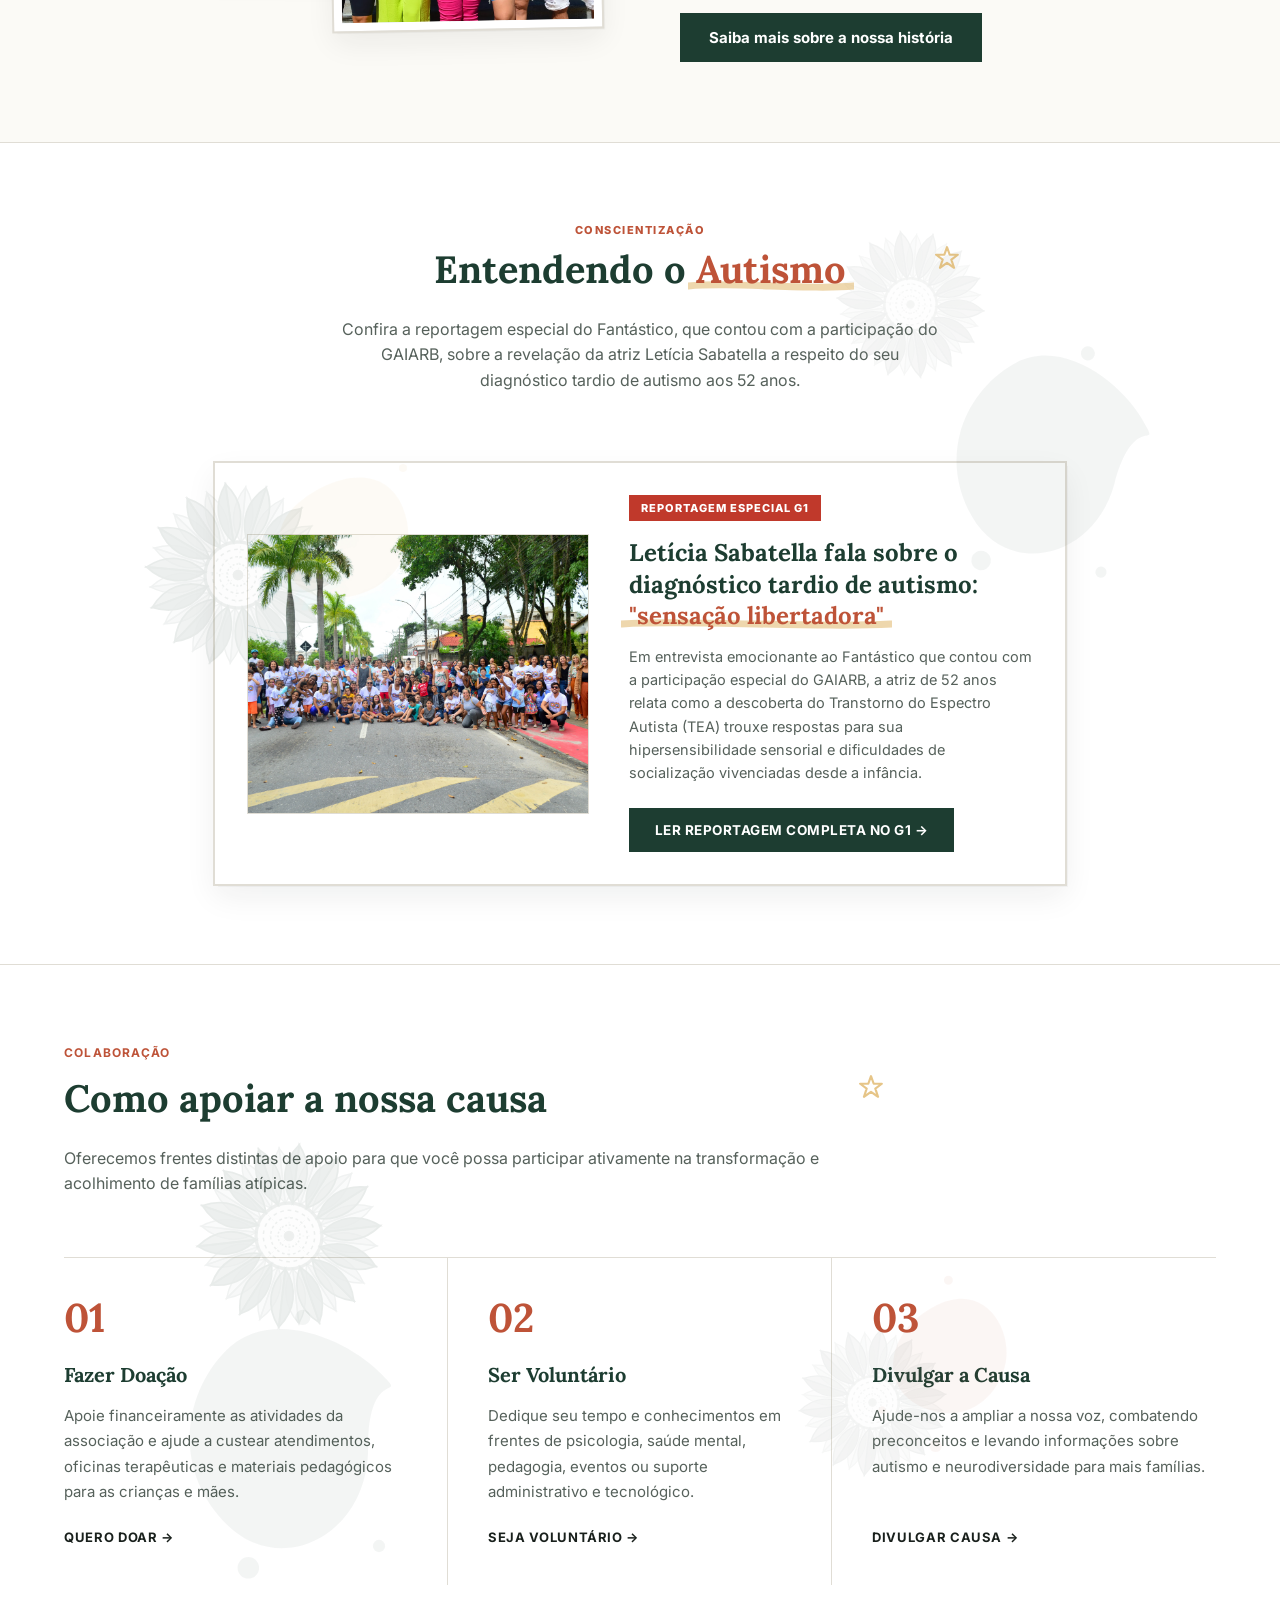
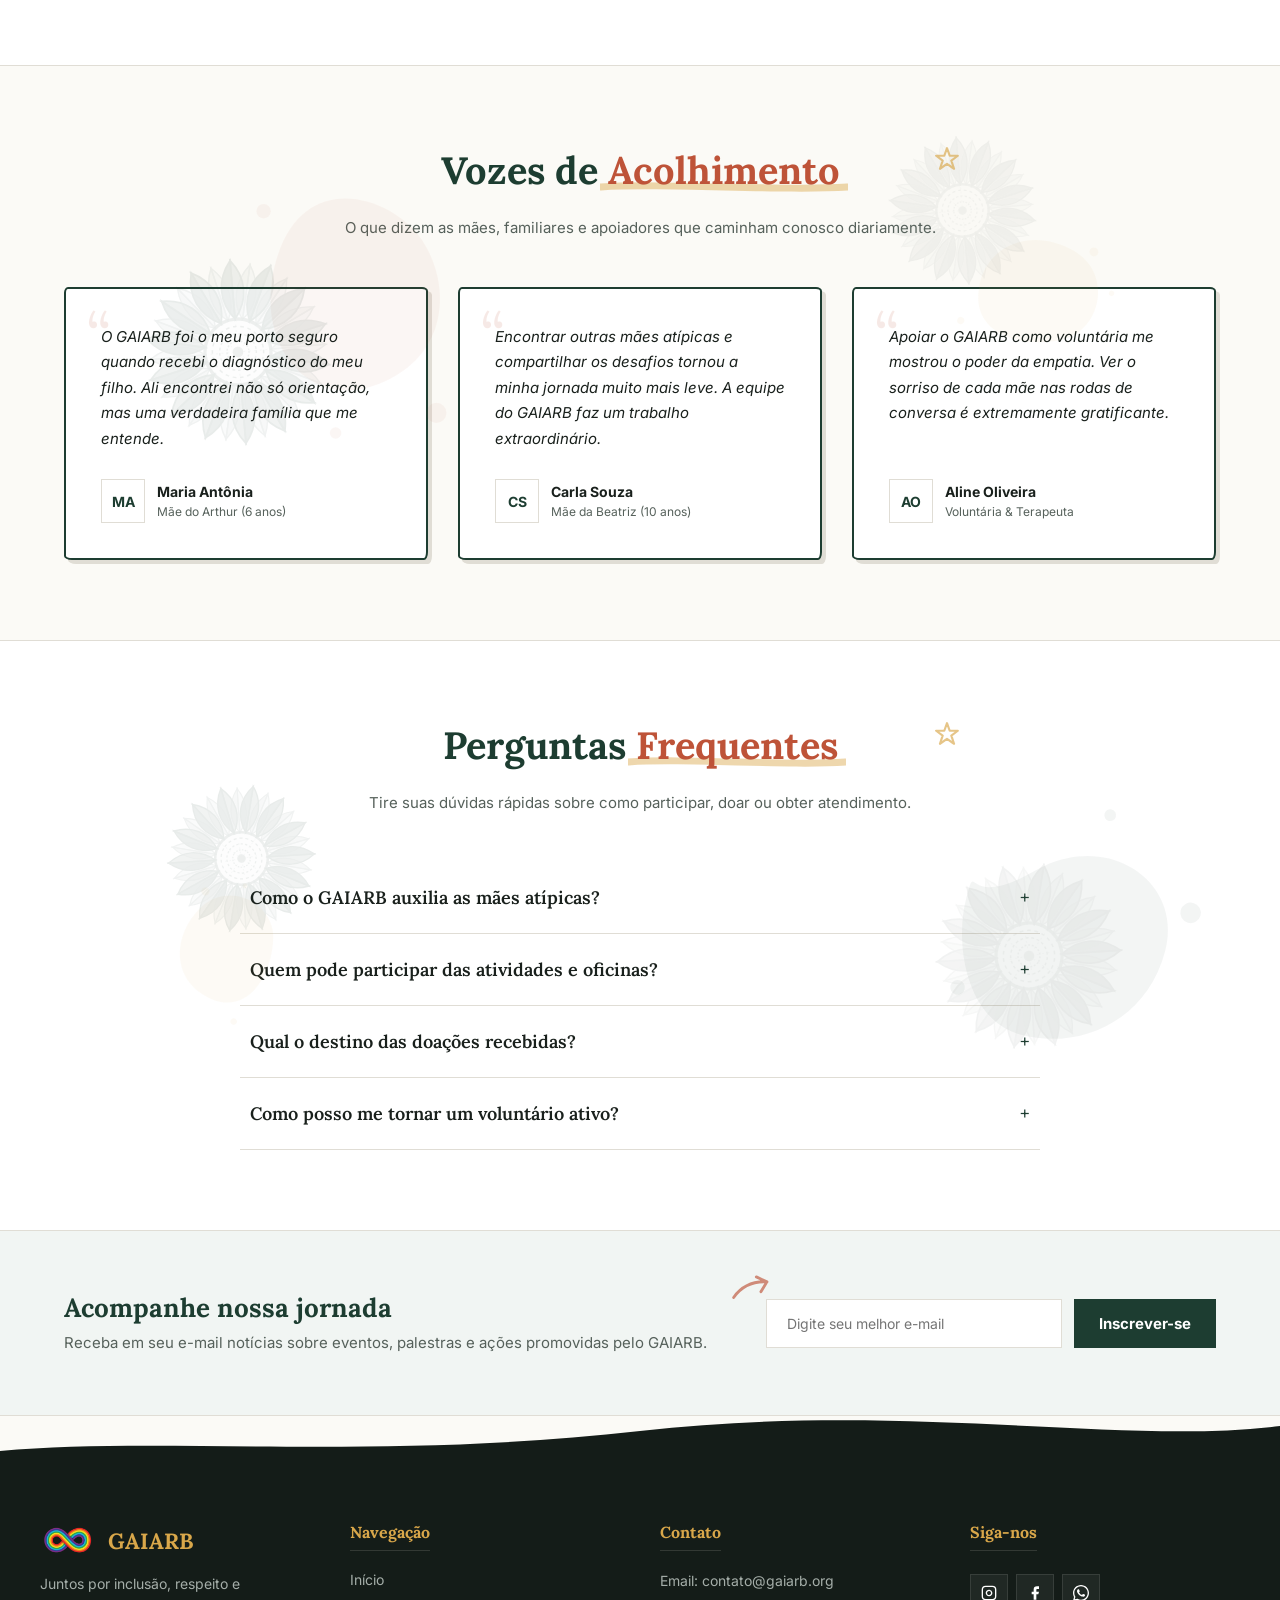
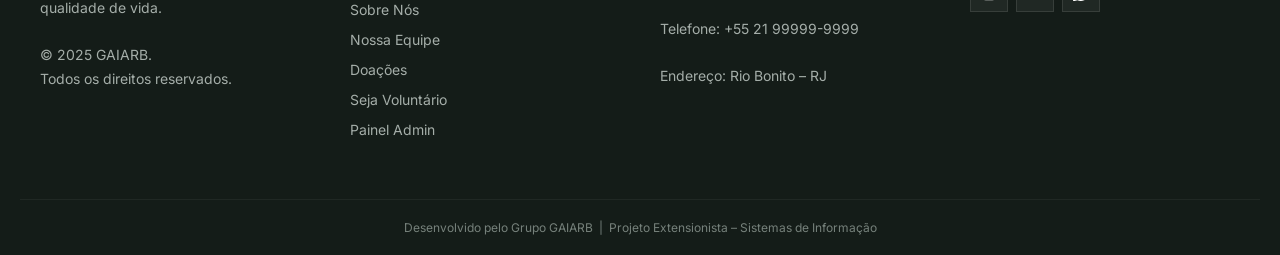
==== commit f0042f31: "Update Comentários 2.0" ====
--- a/gaiarb/index.html
+++ b/gaiarb/index.html
@@ -28,7 +28,7 @@
     </div>
 </div>
 
-<!-- Secao de Apresentacao (Hero) -->
+<!-- APRESENTAÇÃO (HERO) -->
 <section class="hero-section">
     <div class="container hero-container-banner">
         <div class="hero-content-center">
@@ -48,7 +48,7 @@
     </div>
 </section>
 
-<!-- Secao de Indicadores (Stats) -->
+<!-- INDICADORES (STATS) -->
 <section class="stats-section">
     <div class="container">
         <div class="stats-wrapper">
@@ -186,7 +186,7 @@
     </div>
 </section>
 
-<!-- TESTIMONIALS SECTION -->
+<!-- DEPOIMENTOS -->
 <section class="testimonials-section">
     <div class="container">
         <div class="section-header-center">
@@ -234,7 +234,7 @@
     </div>
 </section>
 
-<!-- FAQ SECTION -->
+<!-- PERGUNTAS FREQUENTES (FAQ) -->
 <section class="faq-section">
     <div class="container">
         <div class="section-header-center">
@@ -286,7 +286,7 @@
     </div>
 </section>
 
-<!-- NEWSLETTER SECTION -->
+<!-- INFORMATIVO (NEWSLETTER) -->
 <section class="newsletter-section">
     <div class="container">
         <div class="newsletter-wrapper">
--- a/gaiarb/style.css
+++ b/gaiarb/style.css
@@ -5,7 +5,7 @@
     --primary-light: #f1f5f3; /* Tom verde quente suave */
     --secondary: #be5338; /* Terracota / Ferrugem */
     --accent: #d9a74a; /* Dourado quente */
-    --bg: #fbfaf6; /* Warm sand/linen background */
+    --bg: #fbfaf6; /* Fundo areia quente claro */
     --white: #ffffff;
     --text: #19201c; /* Cinza escuro floresta quente */
     --text-light: #56615b; /* Cinza oliva fosco */
@@ -31,16 +31,20 @@
 
 a { text-decoration: none; color: inherit; }
 
-/* { cursor: default; } */
+/* Cursor Personalizado */
+* { cursor: default; }
 a, button, [onclick], .valor-btn, .filtro-btn, .galeria-item, .info-chave { cursor: pointer; }
 
-/* ::selection { background: rgba(190, 83, 56, 0.15); color: var(--text); } */
-
-/* ::-webkit-scrollbar { width: 6px; } */
+/* Seleção Colorida */
+::selection { background: rgba(190, 83, 56, 0.15); color: var(--text); }
+
+/* Scrollbar */
+::-webkit-scrollbar { width: 6px; }
 ::-webkit-scrollbar-track { background: #f5f4ef; }
 ::-webkit-scrollbar-thumb { background: var(--primary); }
 
-/* .header { */
+/* Cabeçalho */
+.header {
     width: 100%;
     height: 90px;
     background-color: rgba(251, 250, 246, 0.95);
@@ -146,6 +150,8 @@
     color: var(--primary) !important;
 }
 
+.btn-entrar::after { display: none !important; }
+/* Banner */
 .banner {
     width: 100%;
     height: 380px;
@@ -187,7 +193,8 @@
     color: var(--accent) !important;
 }
 
-/* .secao { */
+/* Seções Alternadas */
+.secao {
     width: 100%;
     min-height: 400px;
     height: auto;
@@ -249,7 +256,8 @@
 .secao-white .secao-img,
 .secao-soft  .secao-img  { margin-right: 50px; }
 
-/* #transicao-footer { */
+/* Transição */
+#transicao-footer {
     width: 100%;
     height: 48px;
     background-color: var(--bg);
@@ -260,9 +268,10 @@
     border: none;
 }
 
-/* footer { */
-    width: 100%;
-    background-color: #141c18; /* Deep charcoal with green subtone */
+/* Rodapé */
+footer {
+    width: 100%;
+    background-color: #141c18; /* Cinza escuro floresta quente */
     color: #e0ddd5;
     padding: 60px 20px 20px;
     margin-top: auto;
@@ -333,7 +342,8 @@
 
 .footer-bottom p { font-size: 12px; color: #76817b; }
 
-/* .btn-primary { */
+/* Botões Globais */
+.btn-primary {
     background: var(--primary);
     color: white;
     border: 1px solid var(--primary);
@@ -373,7 +383,8 @@
     color: white;
 }
 
-/* @media screen and (max-width: 900px) { */
+/* Responsividade */
+@media screen and (max-width: 900px) {
     .header { height: auto; min-height: 80px; flex-wrap: wrap; padding: 15px 20px; gap: 12px; }
     .alllinks { gap: 2px; justify-content: center; }
     .linkshead { font-size: 13px; padding: 6px 8px; }
@@ -406,7 +417,8 @@
     #transicao-footer { height: 60px; }
 }
 
-/* .container { */
+/* Componentes Globais de Estrutura */
+.container {
     width: 100%;
     max-width: 1200px;
     margin: 0 auto;
@@ -414,11 +426,14 @@
     box-sizing: border-box;
 }
 
-/* , ::before, ::after { */
+/* Estética Canvas e Molduras */
+*, *::before, *::after {
     border-radius: 0px;
 }
 
-/*  */
+/* Elementos de Arte e Tinta */
+
+/* Textura de tela de pintura (quadro/canvas) ultra sutil sobre todo o site */
 body::before {
     content: '';
     position: fixed;
@@ -528,7 +543,7 @@
     box-shadow: 0 16px 36px rgba(25, 32, 28, 0.12), 4px 4px 0px rgba(0,0,0,0.04) !important;
 }
 
-/* Elementos de Desenho e Esbocos */
+/* Elementos de Desenho (Sketch/Drawing) */
 .sketch-element {
     position: absolute;
     pointer-events: none;
--- a/gaiarb/home.css
+++ b/gaiarb/home.css
@@ -1,6 +1,7 @@
-   /* GAIARB – home.css (Organic NGO Redesign) */
-
-/* .hero-section { */
+/* GAIARB – home.css */
+
+/* Seção de Apresentação (Hero) */
+.hero-section {
     padding: 80px 0;
     background-color: var(--bg);
     border-bottom: 1px solid var(--border);
@@ -70,7 +71,7 @@
     pointer-events: none;
 }
 
-/* Centered Hero Banner Layout */
+/* Layout do Banner Centralizado */
 .hero-container-banner {
     display: flex;
     flex-direction: column;
@@ -127,7 +128,8 @@
     pointer-events: none;
 }
 
-/* .stats-section { */
+/* Seção de Estatísticas */
+.stats-section {
     padding: 60px 0;
     background: var(--white);
     border-bottom: 1px solid var(--border);
@@ -178,7 +180,8 @@
     margin-top: 4px;
 }
 
-/* .about-brief-section { */
+/* Seção Quem Somos */
+.about-brief-section {
     padding: 80px 0;
     background: var(--bg);
     border-bottom: 1px solid var(--border);
@@ -273,7 +276,8 @@
     color: var(--text);
 }
 
-/* .how-to-help-section { */
+/* Seção Como Ajudar */
+.how-to-help-section {
     padding: 80px 0;
     background: var(--white);
     border-bottom: 1px solid var(--border);
@@ -383,7 +387,8 @@
     color: var(--secondary);
 }
 
-/* .testimonials-section { */
+/* Seção de Depoimentos */
+.testimonials-section {
     padding: 80px 0;
     background: var(--bg);
     border-bottom: 1px solid var(--border);
@@ -469,7 +474,8 @@
     color: var(--text-light);
 }
 
-/* .faq-section { */
+/* Seção de FAQ */
+.faq-section {
     padding: 80px 0;
     background: var(--white);
     border-bottom: 1px solid var(--border);
@@ -526,7 +532,8 @@
     transform: rotate(45deg);
 }
 
-/* .newsletter-section { */
+/* Seção de Newsletter */
+.newsletter-section {
     padding: 60px 0;
     background: var(--primary-light);
     border-bottom: 1px solid var(--border);
@@ -581,7 +588,8 @@
     flex-shrink: 0;
 }
 
-/* @media screen and (max-width: 992px) { */
+/* Design Responsivo */
+@media screen and (max-width: 992px) {
     .hero-container {
         grid-template-columns: 1fr;
         gap: 40px;
@@ -688,7 +696,8 @@
     }
 }
 
-/* .video-section { */
+/* Seção de Vídeo */
+.video-section {
     padding: 80px 0;
     background-color: var(--white);
     border-bottom: 1px solid var(--border);
@@ -715,7 +724,8 @@
     text-align: center;
 }
 
-/* .g1-report-card { */
+/* Cartão de Reportagem do G1 */
+.g1-report-card {
     display: grid;
     grid-template-columns: 1.1fr 1.3fr;
     gap: 40px;
